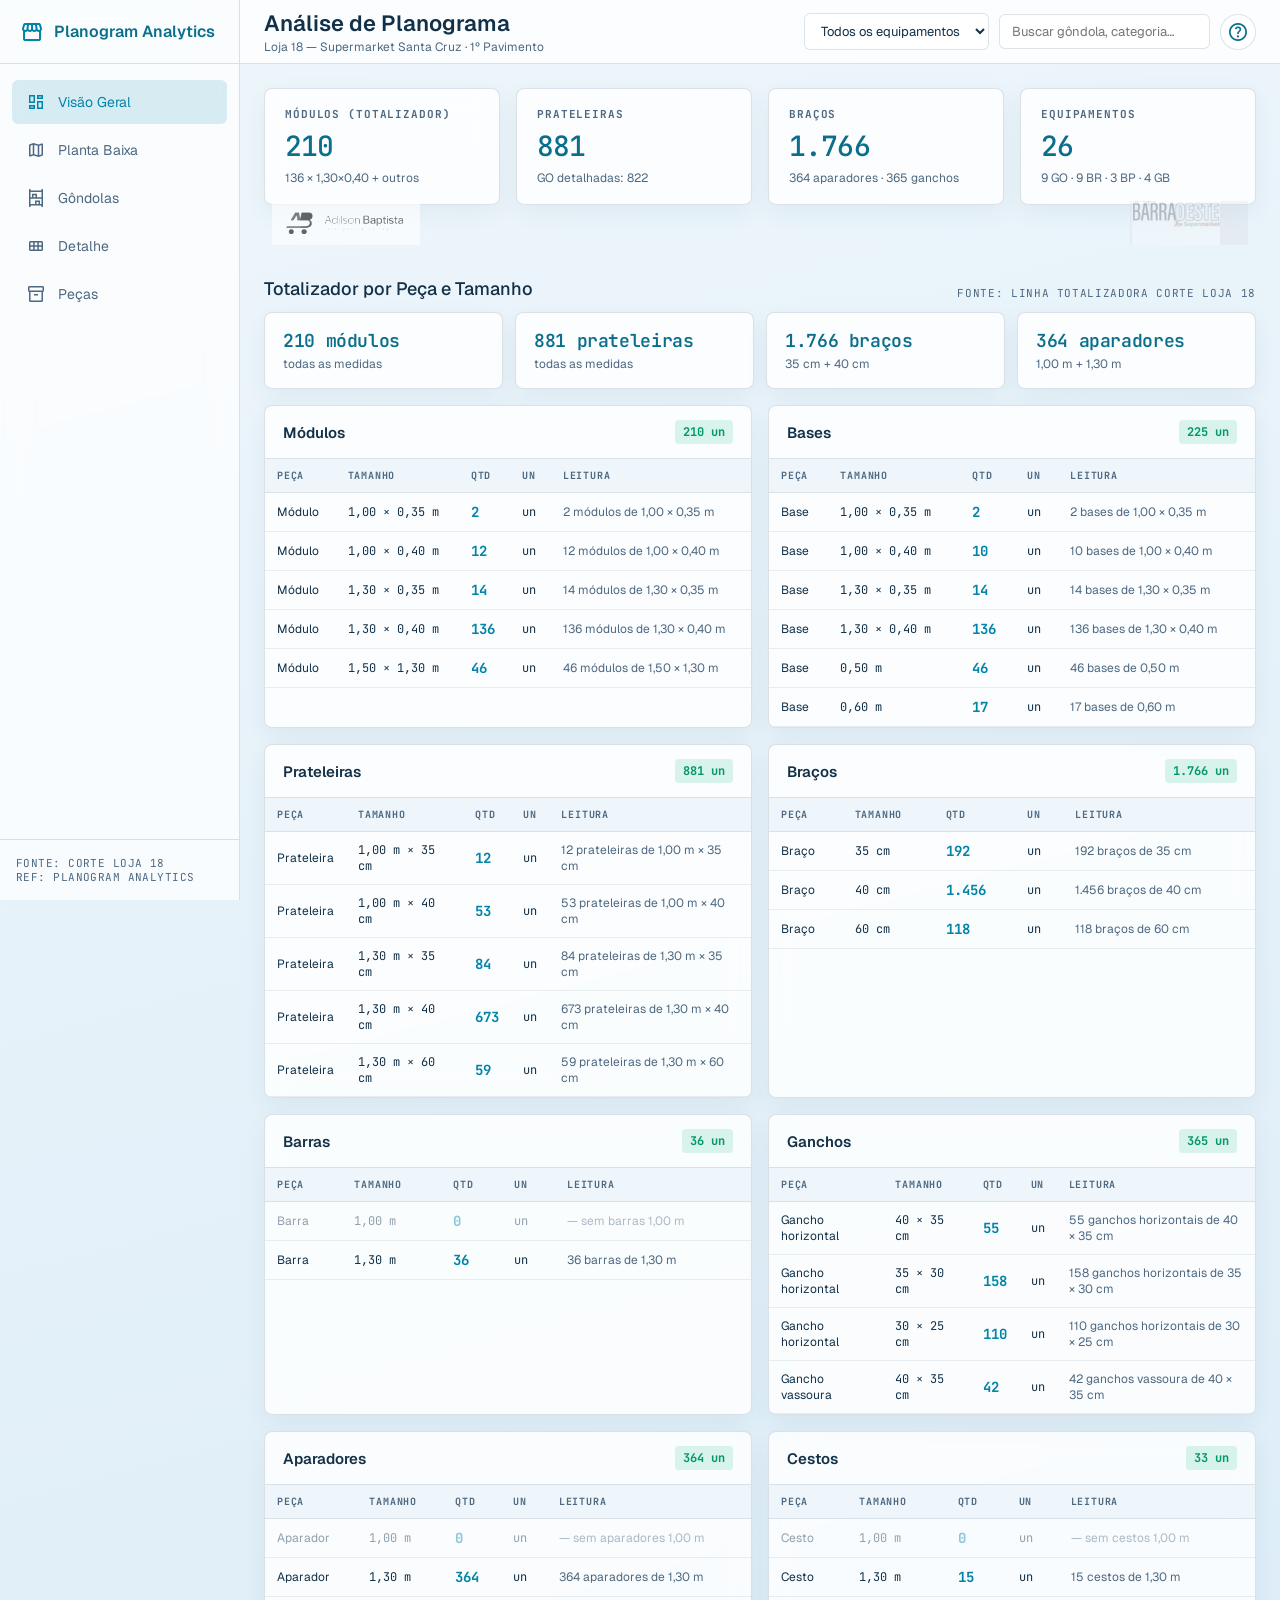
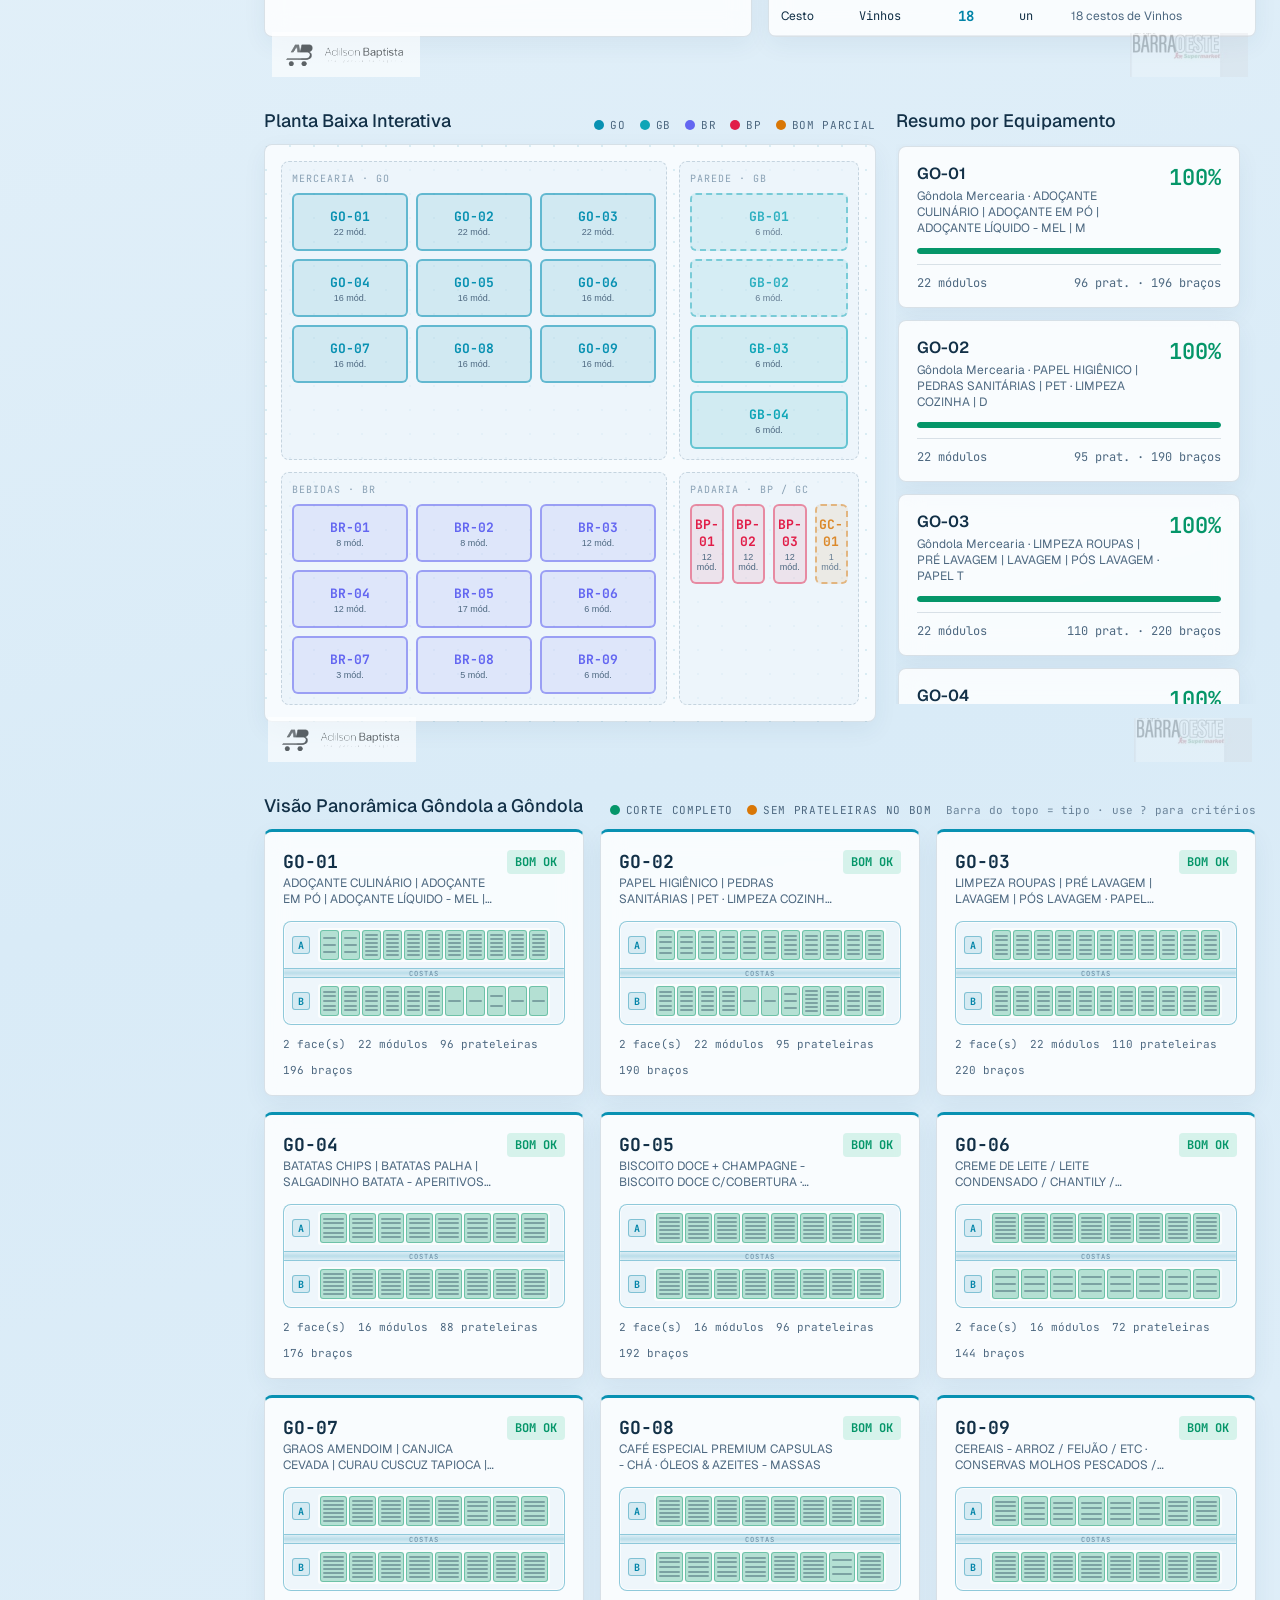
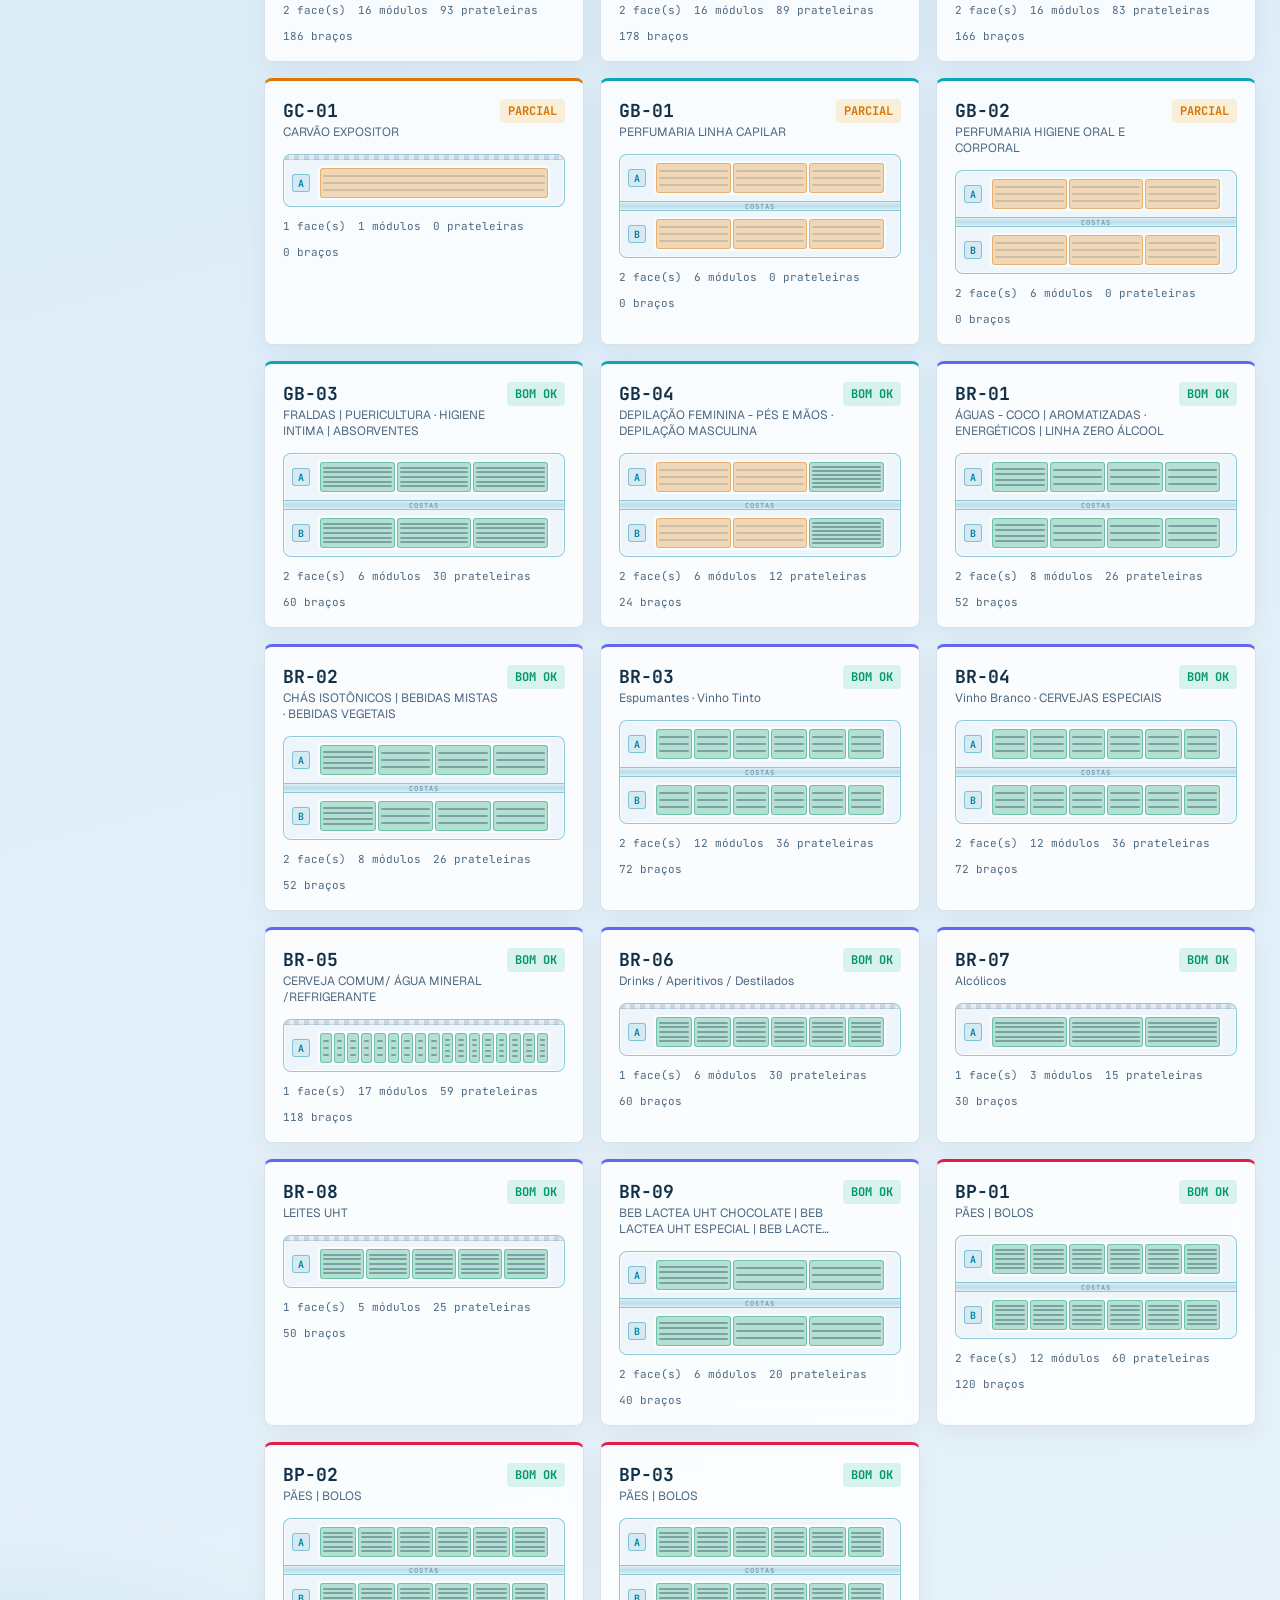
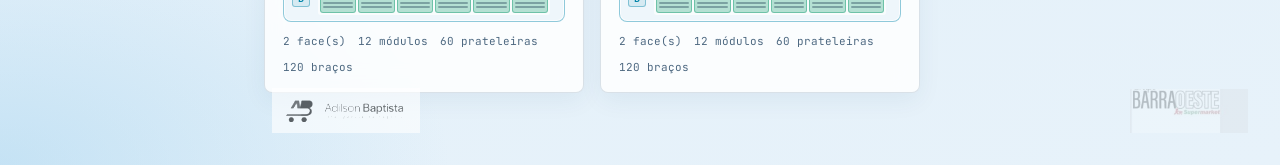
==== planograma/index.html @ 4fbdc97d "fix: corrige sobreposição na capa e Entrada para análise Repos aponta direto para a tela de análise;" ====
<!DOCTYPE html>
<html lang="pt-BR">
<head>
  <meta charset="utf-8" />
  <meta name="viewport" content="width=device-width, initial-scale=1" />
  <title>Planograma Loja 18 — Santa Cruz</title>
  <link rel="preconnect" href="https://fonts.googleapis.com" />
  <link rel="preconnect" href="https://fonts.gstatic.com" crossorigin />
  <link href="https://fonts.googleapis.com/css2?family=Geist:wght@400;500;600;700&family=JetBrains+Mono:wght@400;500;700&display=swap" rel="stylesheet" />
  <link href="https://fonts.googleapis.com/css2?family=Material+Symbols+Outlined:wght,FILL@100..700,0..1&display=swap" rel="stylesheet" />
  <link rel="stylesheet" href="styles.css" />
</head>
<body>
  <aside class="sidebar">
    <div class="brand">
      <span class="material-symbols-outlined">storefront</span>
      <span>Planogram Analytics</span>
    </div>
    <nav class="nav">
      <button class="active" data-nav="resumo"><span class="material-symbols-outlined">dashboard</span> Visão Geral</button>
      <button data-nav="planta"><span class="material-symbols-outlined">map</span> Planta Baixa</button>
      <button data-nav="gondolas"><span class="material-symbols-outlined">shelves</span> Gôndolas</button>
      <button data-nav="detalhe"><span class="material-symbols-outlined">view_module</span> Detalhe</button>
      <button data-nav="pecas"><span class="material-symbols-outlined">inventory_2</span> Peças</button>
    </nav>
    <div class="sidebar-foot">
      FONTE: CORTE LOJA 18<br />
      REF: PLANOGRAM ANALYTICS
    </div>
  </aside>

  <div class="main">
    <header class="topbar">
      <div>
        <h1>Análise de Planograma</h1>
        <div id="storeLabel" style="font-size:12px;color:var(--on-variant);margin-top:2px"></div>
      </div>
      <div class="filters">
        <select id="filterTipo" aria-label="Filtrar tipo">
          <option value="ALL">Todos os equipamentos</option>
          <option value="GO">GO — Mercearia</option>
          <option value="GB">GB — Perfumaria</option>
          <option value="BR">BR — Bebidas</option>
          <option value="BP">BP — Pães</option>
          <option value="GC">GC — Expositor</option>
        </select>
        <input id="search" type="search" placeholder="Buscar gôndola, categoria…" />
        <button type="button" class="btn-help" id="btnHelp" title="Critérios de leitura" aria-label="Abrir critérios de leitura" aria-haspopup="dialog" aria-controls="helpModal">
          <span class="material-symbols-outlined" aria-hidden="true">help</span>
        </button>
      </div>
    </header>

    <div class="content">
      <section id="section-kpis" class="view-panel">
        <div class="kpi-row" id="kpis"></div>
        <img class="view-logo view-logo-abb" src="assets/logo-abb.jpeg" alt="" />
        <img class="view-logo view-logo-bo" src="assets/logo-barraoeste.png" alt="" />
      </section>

      <section id="section-pecas" class="view-panel">
        <div class="section-title">
          <h2>Totalizador por Peça e Tamanho</h2>
          <div class="legend">
            <span>Fonte: linha totalizadora Corte Loja 18</span>
          </div>
        </div>
        <div class="pecas-board" id="pecasBoard"></div>
        <img class="view-logo view-logo-abb" src="assets/logo-abb.jpeg" alt="" />
        <img class="view-logo view-logo-bo" src="assets/logo-barraoeste.png" alt="" />
      </section>

      <section id="section-planta" class="board view-panel">
        <div>
          <div class="section-title">
            <h2>Planta Baixa Interativa</h2>
            <div class="legend">
              <span><i class="dot go"></i> GO</span>
              <span><i class="dot gb"></i> GB</span>
              <span><i class="dot br"></i> BR</span>
              <span><i class="dot bp"></i> BP</span>
              <span><i class="dot warn"></i> BOM parcial</span>
            </div>
          </div>
          <div class="floor-map glass" id="floorMap"></div>
        </div>
        <div>
          <div class="section-title">
            <h2>Resumo por Equipamento</h2>
          </div>
          <div class="cat-list" id="catList"></div>
        </div>
        <img class="view-logo view-logo-abb" src="assets/logo-abb.jpeg" alt="" />
        <img class="view-logo view-logo-bo" src="assets/logo-barraoeste.png" alt="" />
      </section>

      <section id="section-gondolas" class="view-panel">
        <div class="section-title">
          <h2>Visão Panorâmica Gôndola a Gôndola</h2>
          <div class="legend">
            <span><i class="dot ok"></i> Corte completo</span>
            <span><i class="dot warn"></i> Sem prateleiras no BOM</span>
            <span class="legend-hint">Barra do topo = tipo · use ? para critérios</span>
          </div>
        </div>
        <div class="gondola-grid" id="gondolaGrid"></div>
        <img class="view-logo view-logo-abb" src="assets/logo-abb.jpeg" alt="" />
        <img class="view-logo view-logo-bo" src="assets/logo-barraoeste.png" alt="" />
      </section>

      <section class="detail view-panel" id="detail">
        <div class="section-title">
          <h2>Detalhe do Equipamento</h2>
          <div class="legend">
            <span>Face A/B · módulos · prateleiras · braços</span>
          </div>
        </div>
        <div id="detailBody"></div>
        <img class="view-logo view-logo-abb" src="assets/logo-abb.jpeg" alt="" />
        <img class="view-logo view-logo-bo" src="assets/logo-barraoeste.png" alt="" />
      </section>
    </div>
  </div>

  <div class="help-overlay" id="helpModal" hidden role="dialog" aria-modal="true" aria-labelledby="helpTitle">
    <div class="help-panel glass">
      <header class="help-head">
        <div>
          <h2 id="helpTitle">Critérios de leitura</h2>
          <p>Como interpretar barras, badges e o desenho das gôndolas</p>
        </div>
        <button type="button" class="btn" id="btnCloseHelp" aria-label="Fechar">
          <span class="material-symbols-outlined" style="font-size:18px">close</span>
        </button>
      </header>

      <div class="help-body">
        <section class="help-block">
          <h3>1. Barra colorida no topo do card</h3>
          <p>Indica o <strong>tipo de equipamento</strong>, não o status BOM. BR e BP podem ambos estar “PARCIAL” e ter cores diferentes.</p>
          <div class="help-swatches">
            <div class="help-swatch"><i class="sw go"></i><span>GO · Mercearia</span></div>
            <div class="help-swatch"><i class="sw br"></i><span>BR · Bebidas</span></div>
            <div class="help-swatch"><i class="sw bp"></i><span>BP · Padaria</span></div>
            <div class="help-swatch"><i class="sw gb"></i><span>GB · Parede</span></div>
            <div class="help-swatch"><i class="sw gc"></i><span>GC · Expositor</span></div>
          </div>
        </section>

        <section class="help-block">
          <h3>2. Badge de status (canto superior direito)</h3>
          <p>Reflete o <strong>preenchimento do BOM</strong> no Excel (módulos × hardware de prateleira).</p>
          <table class="help-table">
            <thead>
              <tr><th>Badge</th><th>Significado</th><th>Quando aparece</th></tr>
            </thead>
            <tbody>
              <tr>
                <td><span class="badge ok">BOM OK</span></td>
                <td>Corte completo</td>
                <td>Módulos com quantidade de prateleiras / braços informada</td>
              </tr>
              <tr>
                <td><span class="badge warn">PARCIAL</span></td>
                <td>BOM incompleto</td>
                <td>Há módulos e categorias, mas <em>0 prateleiras</em> no detalhe (comum em BR/BP)</td>
              </tr>
              <tr>
                <td><span class="badge alert">VAZIO</span></td>
                <td>Sem preenchimento útil</td>
                <td>Equipamento sem dados de corte utilizáveis</td>
              </tr>
            </tbody>
          </table>
        </section>

        <section class="help-block">
          <h3>3. Blocos laranja / verdes no desenho</h3>
          <p>Cada retângulo vertical é um <strong>módulo</strong> da face. A cor do bloco é o status daquele módulo:</p>
          <div class="help-mod-row">
            <div class="help-mod-sample">
              <div class="mod-cell ok"><div class="mod-shelves"><i></i><i></i><i></i><i></i></div></div>
              <span><strong>Verde</strong> — tem prateleiras no Excel (≥ 1)</span>
            </div>
            <div class="help-mod-sample">
              <div class="mod-cell warn"><div class="mod-shelves empty-shelves"><i></i><i></i><i></i></div></div>
              <span><strong>Laranja</strong> — módulo declarado, mas 0 prateleiras (ou sintético)</span>
            </div>
            <div class="help-mod-sample">
              <div class="mod-cell empty"></div>
              <span><strong>Vazio</strong> — sem módulo / placeholder</span>
            </div>
          </div>
          <p class="help-note">As linhas horizontais dentro do bloco verde representam prateleiras reais (até 6 desenhadas). No bloco laranja, as 3 linhas claras são só <strong>placeholder visual</strong> — não contam como prateleiras. Por isso o rodapé pode mostrar “0 prateleiras” mesmo com linhas no desenho.</p>
        </section>

        <section class="help-block">
          <h3>4. Por que uns cards têm muitos blocos finos?</h3>
          <p>A largura do card é fixa: quanto mais módulos na face, mais estreitos ficam os retângulos. Ex.: BR-05 com ~17 módulos parece “denso”; BR-07 com poucos módulos parece “largo”. Isso não muda o status — só a quantidade de módulos.</p>
        </section>

        <section class="help-block">
          <h3>5. Totais oficiais vs. detalhe por gôndola</h3>
          <ul>
            <li><strong>KPI / Peças</strong> — totalizador da planilha (ex.: 822 prateleiras da loja).</li>
            <li><strong>Card da gôndola</strong> — soma só do que veio no corte daquele endereço (GO costuma ter prat.; BR/BP frequentemente 0).</li>
            <li>Pendência típica: completar BOM de BR/BP para o detalhe bater com o totalizador.</li>
          </ul>
        </section>

        <section class="help-block help-resumo">
          <h3>Resumo rápido</h3>
          <table class="help-table">
            <thead>
              <tr><th>Elemento</th><th>Significa</th><th>Não significa</th></tr>
            </thead>
            <tbody>
              <tr>
                <td>Barra azul / vermelha no topo</td>
                <td>Tipo (BR / BP / …)</td>
                <td>Gravidade do status</td>
              </tr>
              <tr>
                <td>Badge PARCIAL</td>
                <td>Falta hardware de prateleira no Excel</td>
                <td>Erro de cor da barra</td>
              </tr>
              <tr>
                <td>Módulo laranja + linhas claras</td>
                <td>Módulo existe; prat. = 0</td>
                <td>Que há 3 prateleiras</td>
              </tr>
              <tr>
                <td>Muitos blocos finos</td>
                <td>Muitos módulos na face</td>
                <td>Mais prateleiras</td>
              </tr>
            </tbody>
          </table>
        </section>
      </div>
    </div>
  </div>

  <script src="data.js"></script>
  <script src="app.js"></script>
</body>
</html>
---- planograma/styles.css ----
:root {
  --bg: #e7f2fa;
  --surface: #f3f8fc;
  --surface-low: #eaf3f9;
  --surface-container: #ffffff;
  --surface-high: #d9e8f4;
  --surface-highest: #c9dced;
  --on-surface: #123047;
  --on-variant: #4d6880;
  --outline: rgba(18, 60, 95, 0.14);
  --primary: #0b6f8c;
  --primary-bright: #0284a8;
  --primary-dim: #0e7490;
  --heatmap-green: #059669;
  --heatmap-yellow: #d97706;
  --heatmap-red: #dc2626;
  --go: #0891b2;
  --br: #6366f1;
  --bp: #e11d48;
  --gb: #0ea5b7;
  --gc: #d97706;
  --radius: 8px;
  --font: "Geist", "Segoe UI", sans-serif;
  --mono: "JetBrains Mono", "Consolas", monospace;
}

* { box-sizing: border-box; }
html, body { margin: 0; min-height: 100%; }
body {
  font-family: var(--font);
  background:
    radial-gradient(1200px 600px at 90% -10%, rgba(125, 198, 232, 0.45), transparent 55%),
    radial-gradient(900px 500px at 0% 100%, rgba(170, 214, 240, 0.55), transparent 50%),
    linear-gradient(165deg, #eef6fb 0%, #d9ebf7 48%, #e7f2fa 100%);
  color: var(--on-surface);
  display: flex;
  min-height: 100vh;
}

/* Sidebar */
.sidebar {
  width: 240px;
  flex-shrink: 0;
  background: rgba(255, 255, 255, 0.72);
  border-right: 1px solid var(--outline);
  display: flex;
  flex-direction: column;
  position: sticky;
  top: 0;
  height: 100vh;
  backdrop-filter: blur(14px);
}
.brand {
  height: 64px;
  display: flex;
  align-items: center;
  gap: 10px;
  padding: 0 20px;
  border-bottom: 1px solid var(--outline);
  font-weight: 600;
  color: var(--primary);
}
.brand .material-symbols-outlined { color: var(--primary-bright); }
.nav { padding: 16px 12px; display: flex; flex-direction: column; gap: 4px; flex: 1; }
.nav button {
  all: unset;
  display: flex;
  align-items: center;
  gap: 12px;
  padding: 12px 14px;
  border-radius: 6px;
  color: var(--on-variant);
  cursor: pointer;
  font-size: 14px;
}
.nav button:hover { background: rgba(2, 132, 168, 0.08); color: var(--on-surface); }
.nav button.active {
  background: rgba(2, 132, 168, 0.14);
  color: var(--primary-bright);
}
.nav button .material-symbols-outlined { font-size: 20px; }
.sidebar-foot {
  padding: 16px;
  border-top: 1px solid var(--outline);
  font-size: 11px;
  color: var(--on-variant);
  font-family: var(--mono);
  letter-spacing: 0.04em;
}

/* Main */
.main { flex: 1; min-width: 0; display: flex; flex-direction: column; }
.topbar {
  height: 64px;
  display: flex;
  align-items: center;
  justify-content: space-between;
  padding: 0 24px;
  border-bottom: 1px solid var(--outline);
  background: rgba(255, 255, 255, 0.78);
  backdrop-filter: blur(12px);
  position: sticky;
  top: 0;
  z-index: 20;
}
.topbar h1 { margin: 0; font-size: 22px; font-weight: 600; }
.filters { display: flex; gap: 10px; align-items: center; flex-wrap: wrap; }
.filters select, .filters input {
  background: #ffffff;
  border: 1px solid var(--outline);
  color: var(--on-surface);
  border-radius: 6px;
  padding: 8px 12px;
  font-size: 13px;
  font-family: var(--font);
}
.filters input { min-width: 200px; }

.content { padding: 24px; display: flex; flex-direction: column; gap: 24px; max-width: 1600px; width: 100%; margin: 0 auto; }

/* Marcas discretas em cada view */
.view-panel {
  position: relative;
  padding-bottom: 48px;
}
.view-logo {
  position: absolute;
  bottom: 8px;
  height: auto;
  pointer-events: none;
  user-select: none;
}
.view-logo-abb {
  left: 8px;
  width: 148px;
  opacity: 0.62;
  /* LogoABB.jpeg → cinza médio, mais contraste */
  filter: grayscale(1) contrast(1.25) brightness(1.15);
}
.view-logo-bo {
  right: 8px;
  width: 118px;
  opacity: 0.22;
  filter: saturate(0.9);
}
.board.view-panel > .view-logo-abb { left: 4px; }
.board.view-panel > .view-logo-bo { right: 4px; }

/* Glass */
.glass {
  background: rgba(255, 255, 255, 0.82);
  backdrop-filter: blur(12px);
  border: 1px solid var(--outline);
  border-radius: var(--radius);
  box-shadow: 0 8px 24px rgba(18, 60, 95, 0.06);
}

/* KPIs */
.kpi-row { display: grid; grid-template-columns: repeat(4, 1fr); gap: 16px; }
.kpi {
  padding: 18px 20px;
  display: flex;
  flex-direction: column;
  gap: 6px;
}
.kpi .label {
  font-family: var(--mono);
  font-size: 11px;
  letter-spacing: 0.08em;
  text-transform: uppercase;
  color: var(--on-variant);
  font-weight: 700;
}
.kpi .value {
  font-family: var(--mono);
  font-size: 28px;
  font-weight: 500;
  letter-spacing: -0.03em;
  color: var(--primary);
}
.kpi .hint { font-size: 12px; color: var(--on-variant); }

/* Layout grid */
.board {
  display: grid;
  grid-template-columns: 1.7fr 1fr;
  gap: 20px;
  align-items: start;
}
.board > div {
  min-width: 0;
  display: flex;
  flex-direction: column;
  min-height: 0;
}
.section-title {
  display: flex;
  justify-content: space-between;
  align-items: flex-end;
  margin-bottom: 12px;
  gap: 12px;
  flex-shrink: 0;
}
.section-title h2 { margin: 0; font-size: 18px; font-weight: 500; }
.legend { display: flex; gap: 14px; flex-wrap: wrap; font-size: 11px; font-family: var(--mono); letter-spacing: 0.06em; text-transform: uppercase; color: var(--on-variant); }
.legend span { display: flex; align-items: center; gap: 6px; }
.legend-hint { opacity: 0.8; letter-spacing: 0.02em; text-transform: none; }
.dot { width: 10px; height: 10px; border-radius: 999px; }
.dot.go { background: var(--go); }
.dot.br { background: var(--br); }
.dot.bp { background: var(--bp); }
.dot.gb { background: var(--gb); }
.dot.ok { background: var(--heatmap-green); }
.dot.warn { background: var(--heatmap-yellow); }
.dot.alert { background: var(--heatmap-red); }

/* Floor map — zonas em grid (sem overlap) */
.floor-map {
  display: grid;
  grid-template-columns: 1fr 180px;
  grid-template-areas:
    "go gb"
    "br bp";
  gap: 12px;
  min-height: 560px;
  height: auto;
  overflow: visible;
  padding: 16px;
  background:
    radial-gradient(circle at 1px 1px, rgba(2, 132, 168, 0.12) 1px, transparent 0) 0 0 / 24px 24px,
    #f7fbfe;
}
.floor-zone {
  border: 1px dashed rgba(18, 60, 95, 0.18);
  border-radius: 8px;
  padding: 10px;
  display: flex;
  flex-direction: column;
  gap: 8px;
  min-height: 0;
  background: rgba(232, 243, 250, 0.7);
}
.floor-zone.zone-go { grid-area: go; }
.floor-zone.zone-gb { grid-area: gb; }
.floor-zone.zone-br { grid-area: br; }
.floor-zone.zone-bp { grid-area: bp; }
.floor-zone-title {
  font-family: var(--mono);
  font-size: 10px;
  letter-spacing: 0.1em;
  text-transform: uppercase;
  color: rgba(18, 60, 95, 0.45);
}
.floor-zone-grid {
  display: grid;
  grid-template-columns: repeat(var(--cols, 3), minmax(0, 1fr));
  gap: 8px;
  align-content: start;
}
.zone-gb .floor-zone-grid { grid-template-columns: 1fr; }
.gondola-chip {
  position: relative;
  border-radius: 6px;
  border: 2px solid;
  display: flex;
  flex-direction: column;
  align-items: center;
  justify-content: center;
  cursor: pointer;
  transition: background 0.15s, border-color 0.15s, transform 0.15s;
  padding: 10px 6px;
  text-align: center;
  min-height: 58px;
  width: 100%;
}
.gondola-chip:hover { transform: translateY(-2px); z-index: 5; }
.gondola-chip.active { outline: 2px solid var(--primary-bright); outline-offset: 2px; }
.gondola-chip .gid {
  font-family: var(--mono);
  font-weight: 700;
  font-size: 13px;
}
.gondola-chip .gmeta { font-size: 9px; color: var(--on-variant); margin-top: 2px; }
.gondola-chip.tipo-GO { border-color: rgba(8,145,178,0.55); background: rgba(8,145,178,0.12); color: var(--go); }
.gondola-chip.tipo-BR { border-color: rgba(99,102,241,0.55); background: rgba(99,102,241,0.1); color: var(--br); }
.gondola-chip.tipo-BP { border-color: rgba(225,29,72,0.45); background: rgba(225,29,72,0.08); color: var(--bp); }
.gondola-chip.tipo-GB { border-color: rgba(14,165,183,0.55); background: rgba(14,165,183,0.12); color: var(--gb); }
.gondola-chip.tipo-GC { border-color: rgba(217,119,6,0.55); background: rgba(217,119,6,0.1); color: var(--gc); }
.gondola-chip.parcial { border-style: dashed; opacity: 0.85; }

/* Category list */
.cat-list {
  display: flex;
  flex-direction: column;
  gap: 12px;
  max-height: 560px;
  overflow-y: auto;
  overflow-x: hidden;
  padding: 2px 8px 16px 2px;
  scrollbar-gutter: stable;
}
.cat-card { padding: 16px 18px; cursor: pointer; transition: border-color 0.15s; }
.cat-card:hover { border-color: rgba(2, 132, 168, 0.35); }
.cat-card.active { border-color: var(--primary-bright); }
.cat-card .top { display: flex; justify-content: space-between; gap: 10px; }
.cat-card h3 { margin: 0; font-size: 16px; font-weight: 600; }
.cat-card .sub { font-size: 12px; color: var(--on-variant); margin-top: 4px; }
.cat-card .score {
  font-family: var(--mono);
  font-size: 22px;
  font-weight: 600;
}
.bar { height: 6px; background: var(--surface-high); border-radius: 999px; margin-top: 12px; overflow: hidden; }
.bar > i { display: block; height: 100%; border-radius: 999px; }
.cat-card .foot {
  display: flex;
  justify-content: space-between;
  margin-top: 10px;
  padding-top: 10px;
  border-top: 1px solid var(--outline);
  font-size: 12px;
  color: var(--on-variant);
  font-family: var(--mono);
}

/* Gondola grid */
.gondola-grid {
  display: grid;
  grid-template-columns: repeat(auto-fill, minmax(280px, 1fr));
  gap: 16px;
}
.gondola-card {
  padding: 18px;
  cursor: pointer;
  transition: transform 0.15s, border-color 0.15s;
  border-top: 3px solid transparent;
}
.gondola-card:hover { transform: translateY(-3px); }
.gondola-card.tipo-GO { border-top-color: var(--go); }
.gondola-card.tipo-BR { border-top-color: var(--br); }
.gondola-card.tipo-BP { border-top-color: var(--bp); }
.gondola-card.tipo-GB { border-top-color: var(--gb); }
.gondola-card.tipo-GC { border-top-color: var(--gc); }
.gondola-card.active { border-color: var(--primary-bright); }
.gondola-card .head { display: flex; justify-content: space-between; align-items: flex-start; margin-bottom: 14px; gap: 8px; }
.gondola-card .head .title { font-family: var(--mono); font-size: 18px; font-weight: 700; }
.gondola-card .head .sub { font-size: 12px; color: var(--on-variant); margin-top: 2px; display: -webkit-box; -webkit-line-clamp: 2; -webkit-box-orient: vertical; overflow: hidden; }
.badge {
  font-family: var(--mono);
  font-size: 12px;
  font-weight: 700;
  padding: 4px 8px;
  border-radius: 4px;
  white-space:nowrap;
}
.badge.ok { background: rgba(16,185,129,0.15); color: var(--heatmap-green); }
.badge.warn { background: rgba(245,158,11,0.15); color: var(--heatmap-yellow); }
.badge.alert { background: rgba(239,68,68,0.15); color: var(--heatmap-red); }

/* Uma gôndola = um corpo; faces A/B são lados da mesma unidade */
.gondola-unit {
  background: transparent;
  padding: 0;
}
.gondola-caption {
  font-family: var(--mono);
  font-size: 10px;
  letter-spacing: 0.06em;
  text-transform: uppercase;
  color: var(--on-variant);
  margin-bottom: 8px;
}
.gondola-unit.compact .gondola-caption { display: none; }
.gondola-body {
  display: flex;
  flex-direction: column;
  gap: 0;
  border: 1.5px solid rgba(2, 132, 168, 0.4);
  border-radius: 8px;
  overflow: hidden;
  background: #eef6fb;
  box-shadow: inset 0 0 0 1px rgba(255,255,255,0.7);
}
.gondola-wall {
  height: 5px;
  background: repeating-linear-gradient(
    90deg,
    rgba(18, 60, 95, 0.18) 0 5px,
    rgba(18, 60, 95, 0.06) 5px 10px
  );
  border-bottom: 1px solid rgba(18, 60, 95, 0.12);
}
.gondola-face {
  display: grid;
  grid-template-columns: 20px 1fr auto;
  align-items: center;
  gap: 6px;
  padding: 6px 8px;
  background: transparent;
}
.face-tag {
  font-family: var(--mono);
  font-size: 10px;
  font-weight: 700;
  color: var(--primary-bright);
  width: 18px;
  height: 18px;
  display: inline-flex;
  align-items: center;
  justify-content: center;
  border: 1px solid rgba(2,132,168,0.4);
  border-radius: 3px;
  background: rgba(2,132,168,0.1);
}
.face-meta {
  font-family: var(--mono);
  font-size: 9px;
  color: var(--on-variant);
  white-space: nowrap;
  opacity: 0.85;
}
.gondola-unit.compact .face-meta { display: none; }
.face-modules {
  display: flex;
  gap: 2px;
  min-height: 32px;
  padding: 2px;
  border-radius: 3px;
  background: rgba(255,255,255,0.65);
}
.face-modules.strip {
  min-height: 44px;
  padding: 4px;
  border: 1px solid var(--outline);
  background: #f7fbfe;
}
.gondola-spine {
  display: flex;
  align-items: center;
  justify-content: center;
  height: 10px;
  background: linear-gradient(
    180deg,
    rgba(2,132,168,0.08),
    rgba(2,132,168,0.22),
    rgba(2,132,168,0.08)
  );
  border-top: 1px solid rgba(2,132,168,0.35);
  border-bottom: 1px solid rgba(2,132,168,0.35);
}
.gondola-spine span {
  font-family: var(--mono);
  font-size: 7px;
  letter-spacing: 0.16em;
  text-transform: uppercase;
  color: rgba(18, 60, 95, 0.55);
  line-height: 1;
}
.mod-cell {
  flex: 1;
  min-width: 0;
  border-radius: 3px;
  border: 1px solid transparent;
  min-height: 30px;
  cursor: pointer;
  transition: filter 0.12s;
  display: flex;
  align-items: stretch;
  padding: 3px 2px;
}
.mod-cell:hover { filter: brightness(1.25); }
.mod-cell.ok { background: rgba(5,150,105,0.28); border-color: rgba(5,150,105,0.4); }
.mod-cell.warn { background: rgba(217,119,6,0.28); border-color: rgba(217,119,6,0.4); }
.mod-cell.alert { background: rgba(220,38,38,0.25); border-color: rgba(220,38,38,0.4); }
.mod-cell.empty { background: rgba(18,60,95,0.06); border-color: rgba(18,60,95,0.1); }
.mod-shelves {
  flex: 1;
  display: flex;
  flex-direction: column;
  justify-content: space-evenly;
  gap: 2px;
}
.mod-shelves i {
  display: block;
  height: 2px;
  border-radius: 1px;
  background: rgba(18, 48, 71, 0.35);
}
.mod-shelves.empty-shelves i {
  background: rgba(18, 48, 71, 0.15);
}
.card-stats {
  display: flex;
  gap: 12px;
  margin-top: 12px;
  font-family: var(--mono);
  font-size: 11px;
  color: var(--on-variant);
  flex-wrap: wrap;
}

/* Detail section — sempre acessível pelo menu Detalhe */
.detail {
  display: none;
  flex-direction: column;
  gap: 16px;
  scroll-margin-top: 80px;
}
.detail.open { display: flex; }
.detail-empty {
  padding: 28px 24px;
  text-align: center;
}
.detail-empty h3 {
  margin: 0 0 8px;
  font-size: 18px;
  font-weight: 600;
}
.detail-empty p {
  margin: 0 auto 18px;
  max-width: 420px;
  color: var(--on-variant);
  font-size: 14px;
  line-height: 1.45;
}
.detail-pick-grid {
  display: grid;
  grid-template-columns: repeat(auto-fill, minmax(120px, 1fr));
  gap: 10px;
  text-align: left;
}
.detail-pick {
  all: unset;
  cursor: pointer;
  display: flex;
  flex-direction: column;
  gap: 4px;
  padding: 12px 14px;
  border-radius: 8px;
  border: 1px solid var(--outline);
  background: #ffffff;
  transition: border-color 0.15s, background 0.15s;
}
.detail-pick:hover {
  border-color: rgba(2, 132, 168, 0.45);
  background: rgba(2, 132, 168, 0.08);
}
.detail-pick .pid {
  font-family: var(--mono);
  font-weight: 700;
  font-size: 14px;
  color: var(--primary-bright);
}
.detail-pick .pmeta {
  font-size: 11px;
  color: var(--on-variant);
}
.detail-header {
  display: flex;
  justify-content: space-between;
  align-items: flex-start;
  gap: 16px;
}
.detail-header h2 { margin: 0 0 6px; font-size: 24px; }
.detail-header p { margin: 0; color: var(--on-variant); font-size: 14px; max-width: 720px; }
.detail-actions { display: flex; gap: 8px; }
.btn {
  all: unset;
  cursor: pointer;
  padding: 8px 14px;
  border-radius: 6px;
  font-size: 13px;
  border: 1px solid var(--outline);
  color: var(--on-surface);
  display: inline-flex;
  align-items: center;
  gap: 6px;
}
.btn.primary { background: var(--primary-bright); color: #ffffff; border-color: transparent; font-weight: 600; }
.btn:hover { border-color: rgba(2, 132, 168, 0.45); background: rgba(2, 132, 168, 0.06); }

.detail-unit {
  padding: 16px 18px;
}
.detail-unit > .caption {
  font-family: var(--mono);
  font-size: 10px;
  letter-spacing: 0.08em;
  text-transform: uppercase;
  color: var(--on-variant);
  margin-bottom: 10px;
}
.faces { display: grid; grid-template-columns: repeat(auto-fit, minmax(320px, 1fr)); gap: 16px; }
.face-panel { padding: 18px; }
.face-panel h3 {
  margin: 0 0 4px;
  font-family: var(--mono);
  font-size: 16px;
  color: var(--primary-bright);
}
.face-panel h3 .face-id-muted {
  font-size: 12px;
  font-weight: 500;
  color: var(--on-variant);
  margin-left: 6px;
}
.face-panel .face-cat { font-size: 13px; color: var(--on-variant); margin-bottom: 14px; }
.module-table { width: 100%; border-collapse: collapse; font-size: 12px; }
.module-table th {
  text-align: left;
  font-family: var(--mono);
  font-size: 10px;
  letter-spacing: 0.08em;
  text-transform: uppercase;
  color: var(--on-variant);
  padding: 8px 6px;
  border-bottom: 1px solid var(--outline);
}
.module-table td {
  padding: 8px 6px;
  border-bottom: 1px solid rgba(18, 60, 95, 0.08);
  vertical-align: top;
}
.module-table tr:hover td { background: rgba(2, 132, 168, 0.05); }
.module-table .mono { font-family: var(--mono); }
.pill {
  display: inline-block;
  padding: 2px 8px;
  border-radius: 4px;
  font-size: 11px;
  font-family: var(--mono);
  background: rgba(18, 60, 95, 0.06);
}
.pill.completo { color: var(--heatmap-green); background: rgba(16,185,129,0.12); }
.pill.parcial { color: var(--heatmap-yellow); background: rgba(245,158,11,0.12); }

.viz-face-strip {
  margin-top: 14px;
  background: #f7fbfe;
  border-radius: 6px;
  padding: 12px;
  border: 1px solid var(--outline);
}
.viz-face-strip .caption {
  font-family: var(--mono);
  font-size: 10px;
  letter-spacing: 0.08em;
  text-transform: uppercase;
  color: var(--on-variant);
  margin-bottom: 8px;
}

/* Peças totalizador */
.pecas-resumo {
  display: grid;
  grid-template-columns: repeat(4, 1fr);
  gap: 12px;
  margin-bottom: 16px;
}
.pecas-resumo-card { padding: 16px 18px; }
.pecas-resumo-card .value {
  font-family: var(--mono);
  font-size: 18px;
  font-weight: 600;
  color: var(--primary);
  letter-spacing: -0.02em;
}
.pecas-resumo-card .hint {
  margin-top: 4px;
  font-size: 12px;
  color: var(--on-variant);
}
.pecas-grupos {
  display: grid;
  grid-template-columns: repeat(2, 1fr);
  gap: 16px;
}
.pecas-grupo { padding: 0; overflow: hidden; }
.pecas-grupo header {
  display: flex;
  justify-content: space-between;
  align-items: center;
  padding: 14px 18px;
  border-bottom: 1px solid var(--outline);
}
.pecas-grupo header h3 {
  margin: 0;
  font-size: 15px;
  font-weight: 600;
}
.pecas-table-wrap { overflow: auto; }
.pecas-table {
  width: 100%;
  border-collapse: collapse;
  font-size: 12px;
}
.pecas-table th {
  text-align: left;
  font-family: var(--mono);
  font-size: 10px;
  letter-spacing: 0.08em;
  text-transform: uppercase;
  color: var(--on-variant);
  padding: 10px 12px;
  border-bottom: 1px solid var(--outline);
  background: #eef6fb;
  position: sticky;
  top: 0;
}
.pecas-table td {
  padding: 10px 12px;
  border-bottom: 1px solid rgba(18, 60, 95, 0.08);
  vertical-align: middle;
}
.pecas-table tr:hover td { background: rgba(2, 132, 168, 0.05); }
.pecas-table tr.zero td { opacity: 0.45; }
.pecas-table .mono { font-family: var(--mono); }
.pecas-table .qtd {
  font-size: 14px;
  font-weight: 700;
  color: var(--primary-bright);
}
.pecas-table .frase { color: var(--on-variant); }

@media (max-width: 1100px) {
  .pecas-grupos { grid-template-columns: 1fr; }
  .pecas-resumo { grid-template-columns: repeat(2, 1fr); }
}
@media (max-width: 640px) {
  .pecas-resumo { grid-template-columns: 1fr; }
}

/* Help criteria modal */
.btn-help {
  all: unset;
  box-sizing: border-box;
  width: 36px;
  height: 36px;
  display: inline-flex;
  align-items: center;
  justify-content: center;
  border-radius: 50%;
  border: 1px solid var(--outline);
  background: #ffffff;
  color: var(--primary);
  cursor: pointer;
  flex-shrink: 0;
  transition: background 0.15s, border-color 0.15s, color 0.15s;
}
.btn-help:hover,
.btn-help:focus-visible {
  background: rgba(2, 132, 168, 0.12);
  border-color: rgba(2, 132, 168, 0.45);
  color: var(--primary-bright);
  outline: none;
}
.btn-help .material-symbols-outlined { font-size: 22px; font-variation-settings: "FILL" 0; }

.help-overlay {
  position: fixed;
  inset: 0;
  z-index: 80;
  display: flex;
  align-items: center;
  justify-content: center;
  padding: 24px;
  background: rgba(18, 48, 71, 0.42);
  backdrop-filter: blur(4px);
}
.help-overlay[hidden] { display: none !important; }
.help-panel {
  width: min(720px, 100%);
  max-height: min(88vh, 900px);
  display: flex;
  flex-direction: column;
  padding: 0;
  overflow: hidden;
  box-shadow: 0 18px 48px rgba(18, 48, 71, 0.22);
}
.help-head {
  display: flex;
  align-items: flex-start;
  justify-content: space-between;
  gap: 16px;
  padding: 20px 22px 14px;
  border-bottom: 1px solid var(--outline);
  background: #f7fbfe;
}
.help-head h2 { margin: 0; font-size: 20px; font-weight: 600; }
.help-head p { margin: 4px 0 0; font-size: 13px; color: var(--on-variant); }
.help-body {
  padding: 8px 22px 22px;
  overflow: auto;
  display: flex;
  flex-direction: column;
  gap: 4px;
}
.help-block {
  padding: 14px 0;
  border-bottom: 1px solid rgba(18, 60, 95, 0.08);
}
.help-block:last-child { border-bottom: 0; }
.help-block h3 {
  margin: 0 0 8px;
  font-size: 14px;
  font-weight: 600;
  color: var(--primary);
}
.help-block p,
.help-block li {
  margin: 0 0 8px;
  font-size: 13px;
  line-height: 1.55;
  color: var(--on-surface);
}
.help-block ul {
  margin: 0;
  padding-left: 18px;
}
.help-note {
  margin-top: 10px !important;
  padding: 10px 12px;
  border-radius: 6px;
  background: rgba(217, 119, 6, 0.08);
  border: 1px solid rgba(217, 119, 6, 0.22);
  color: var(--on-surface) !important;
  font-size: 12px !important;
}
.help-swatches {
  display: flex;
  flex-wrap: wrap;
  gap: 10px 16px;
  margin-top: 8px;
}
.help-swatch {
  display: inline-flex;
  align-items: center;
  gap: 8px;
  font-family: var(--mono);
  font-size: 11px;
  color: var(--on-variant);
}
.help-swatch .sw {
  display: inline-block;
  width: 28px;
  height: 4px;
  border-radius: 2px;
}
.help-swatch .sw.go { background: var(--go); }
.help-swatch .sw.br { background: var(--br); }
.help-swatch .sw.bp { background: var(--bp); }
.help-swatch .sw.gb { background: var(--gb); }
.help-swatch .sw.gc { background: var(--gc); }

.help-table {
  width: 100%;
  border-collapse: collapse;
  font-size: 12px;
  margin-top: 6px;
}
.help-table th,
.help-table td {
  text-align: left;
  padding: 8px 10px;
  border-bottom: 1px solid rgba(18, 60, 95, 0.08);
  vertical-align: top;
}
.help-table th {
  font-family: var(--mono);
  font-size: 10px;
  letter-spacing: 0.06em;
  text-transform: uppercase;
  color: var(--on-variant);
  background: #eef6fb;
}
.help-table td:first-child { white-space: nowrap; }

.help-mod-row {
  display: flex;
  flex-direction: column;
  gap: 10px;
  margin: 10px 0;
}
.help-mod-sample {
  display: grid;
  grid-template-columns: 48px 1fr;
  gap: 12px;
  align-items: center;
  font-size: 13px;
}
.help-mod-sample .mod-cell {
  height: 36px;
  min-height: 36px;
  cursor: default;
}
.help-mod-sample .mod-cell:hover { filter: none; }
.help-resumo { background: rgba(2, 132, 168, 0.04); margin: 8px -10px 0; padding: 14px 10px !important; border-radius: 8px; border-bottom: 0 !important; }

body.help-open { overflow: hidden; }

/* Scrollbar */
::-webkit-scrollbar { width: 8px; height: 8px; }
::-webkit-scrollbar-track { background: rgba(18, 60, 95, 0.06); }
::-webkit-scrollbar-thumb { background: rgba(2, 132, 168, 0.28); border-radius: 4px; }

@media (max-width: 1100px) {
  .sidebar { display: none; }
  .board { grid-template-columns: 1fr; }
  .kpi-row { grid-template-columns: repeat(2, 1fr); }
  .floor-map {
    grid-template-columns: 1fr;
    grid-template-areas:
      "go"
      "gb"
      "br"
      "bp";
    min-height: 0;
  }
  .cat-list { max-height: 420px; }
}
@media (max-width: 640px) {
  .kpi-row { grid-template-columns: 1fr; }
  .content { padding: 16px; }
  .topbar { padding: 0 16px; height: auto; min-height: 64px; flex-wrap: wrap; gap: 10px; padding-top: 12px; padding-bottom: 12px; }
}
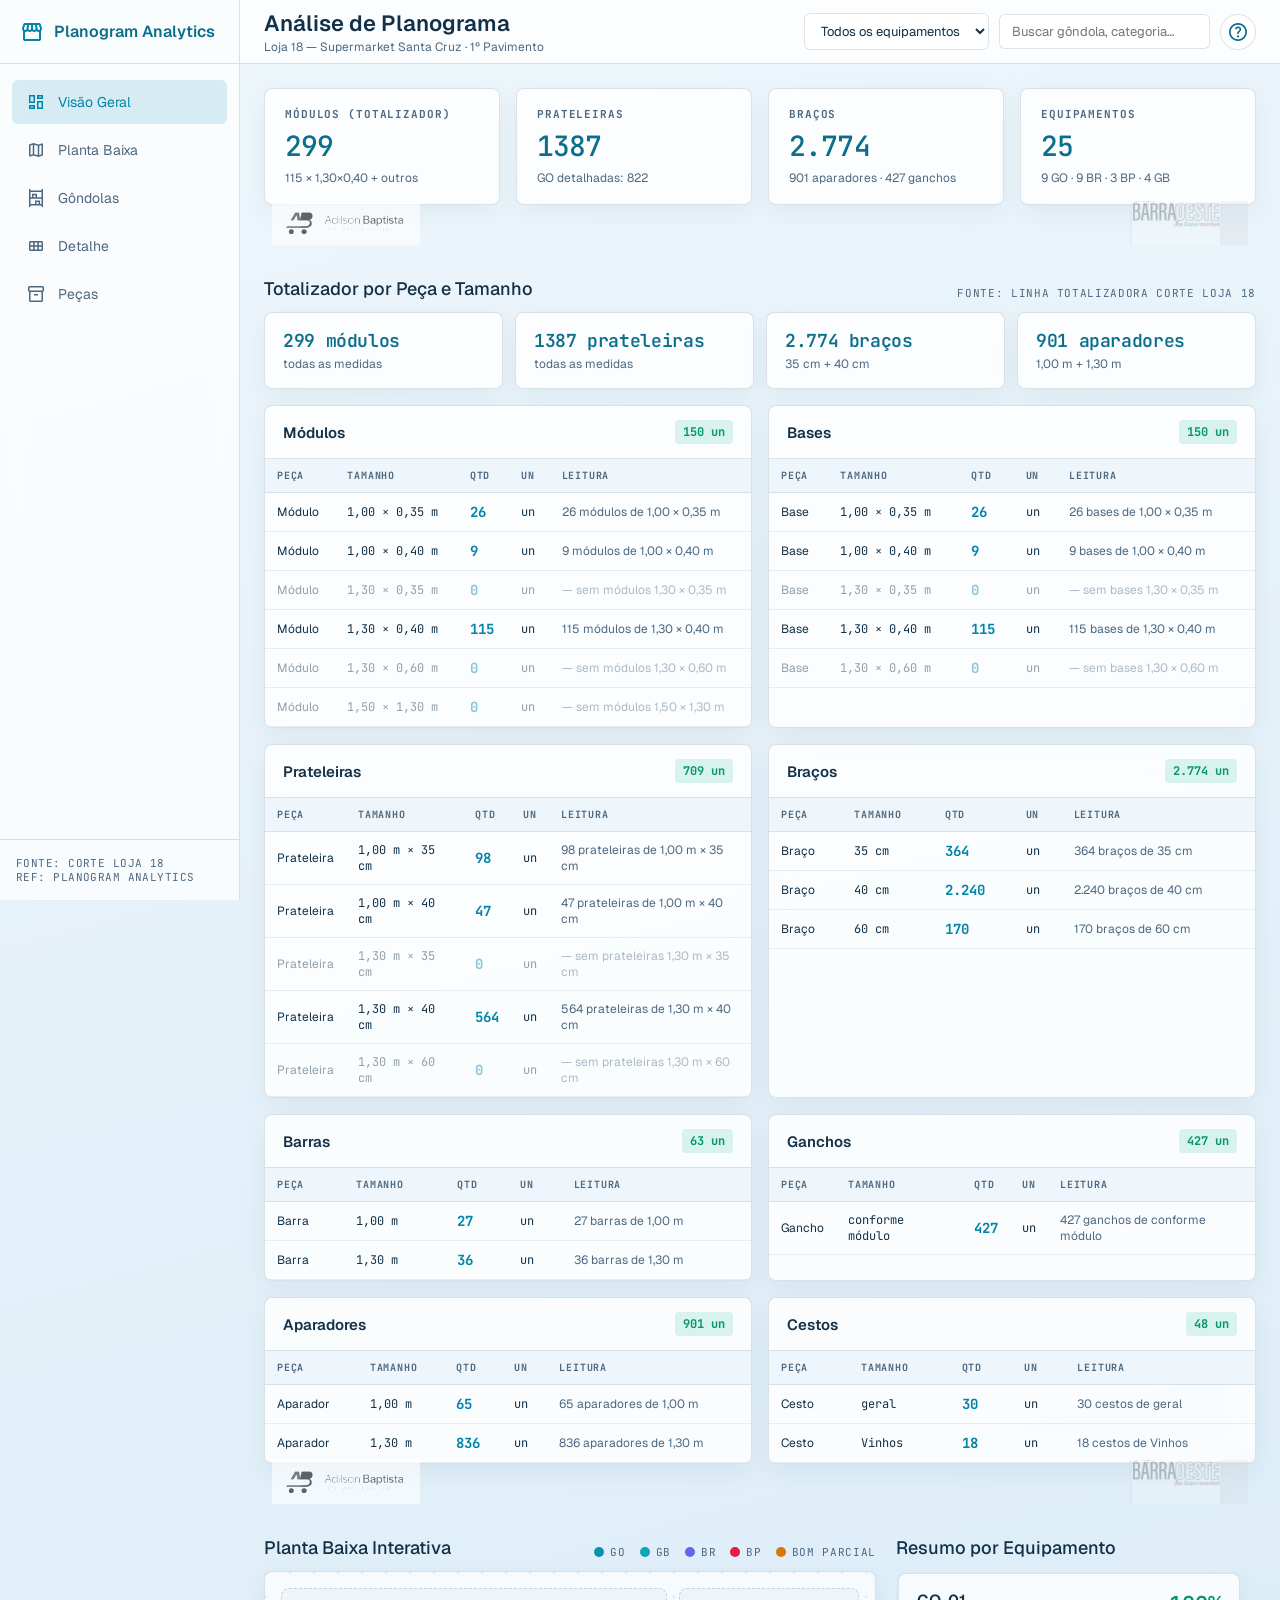
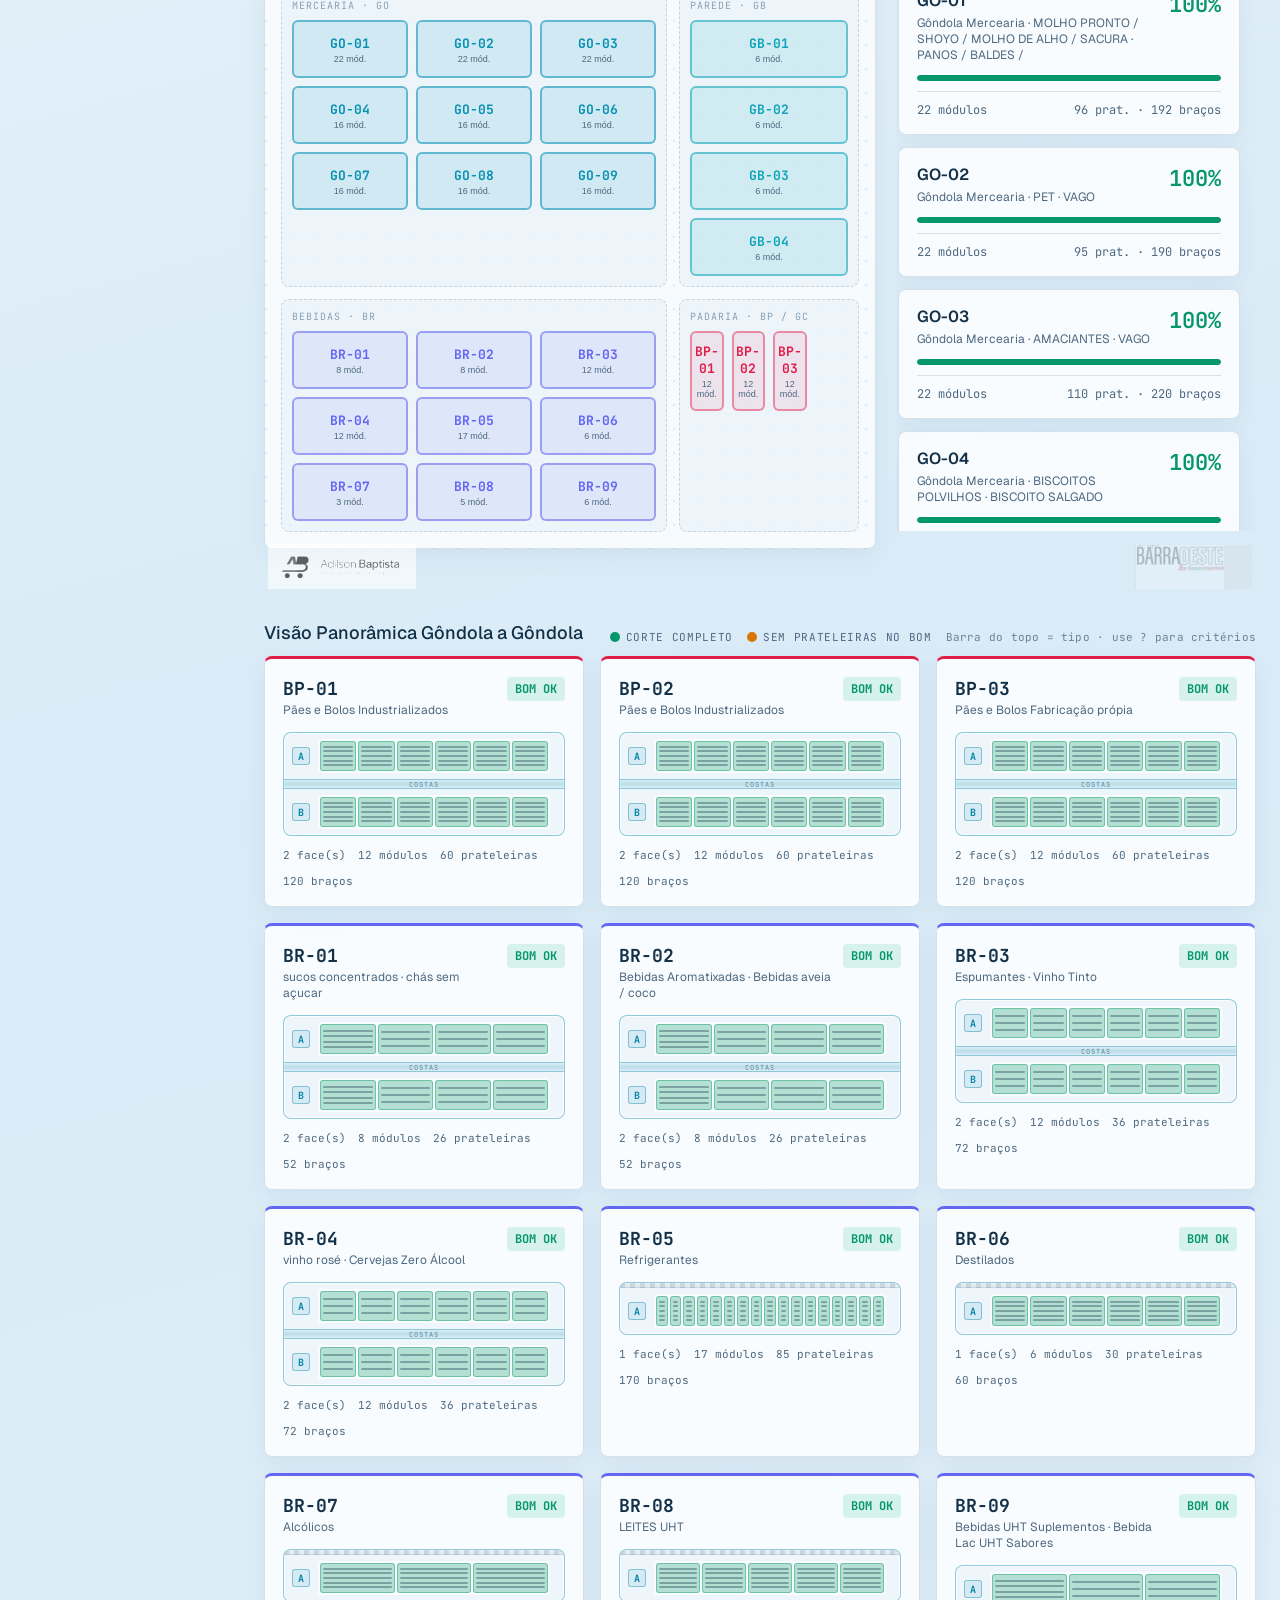
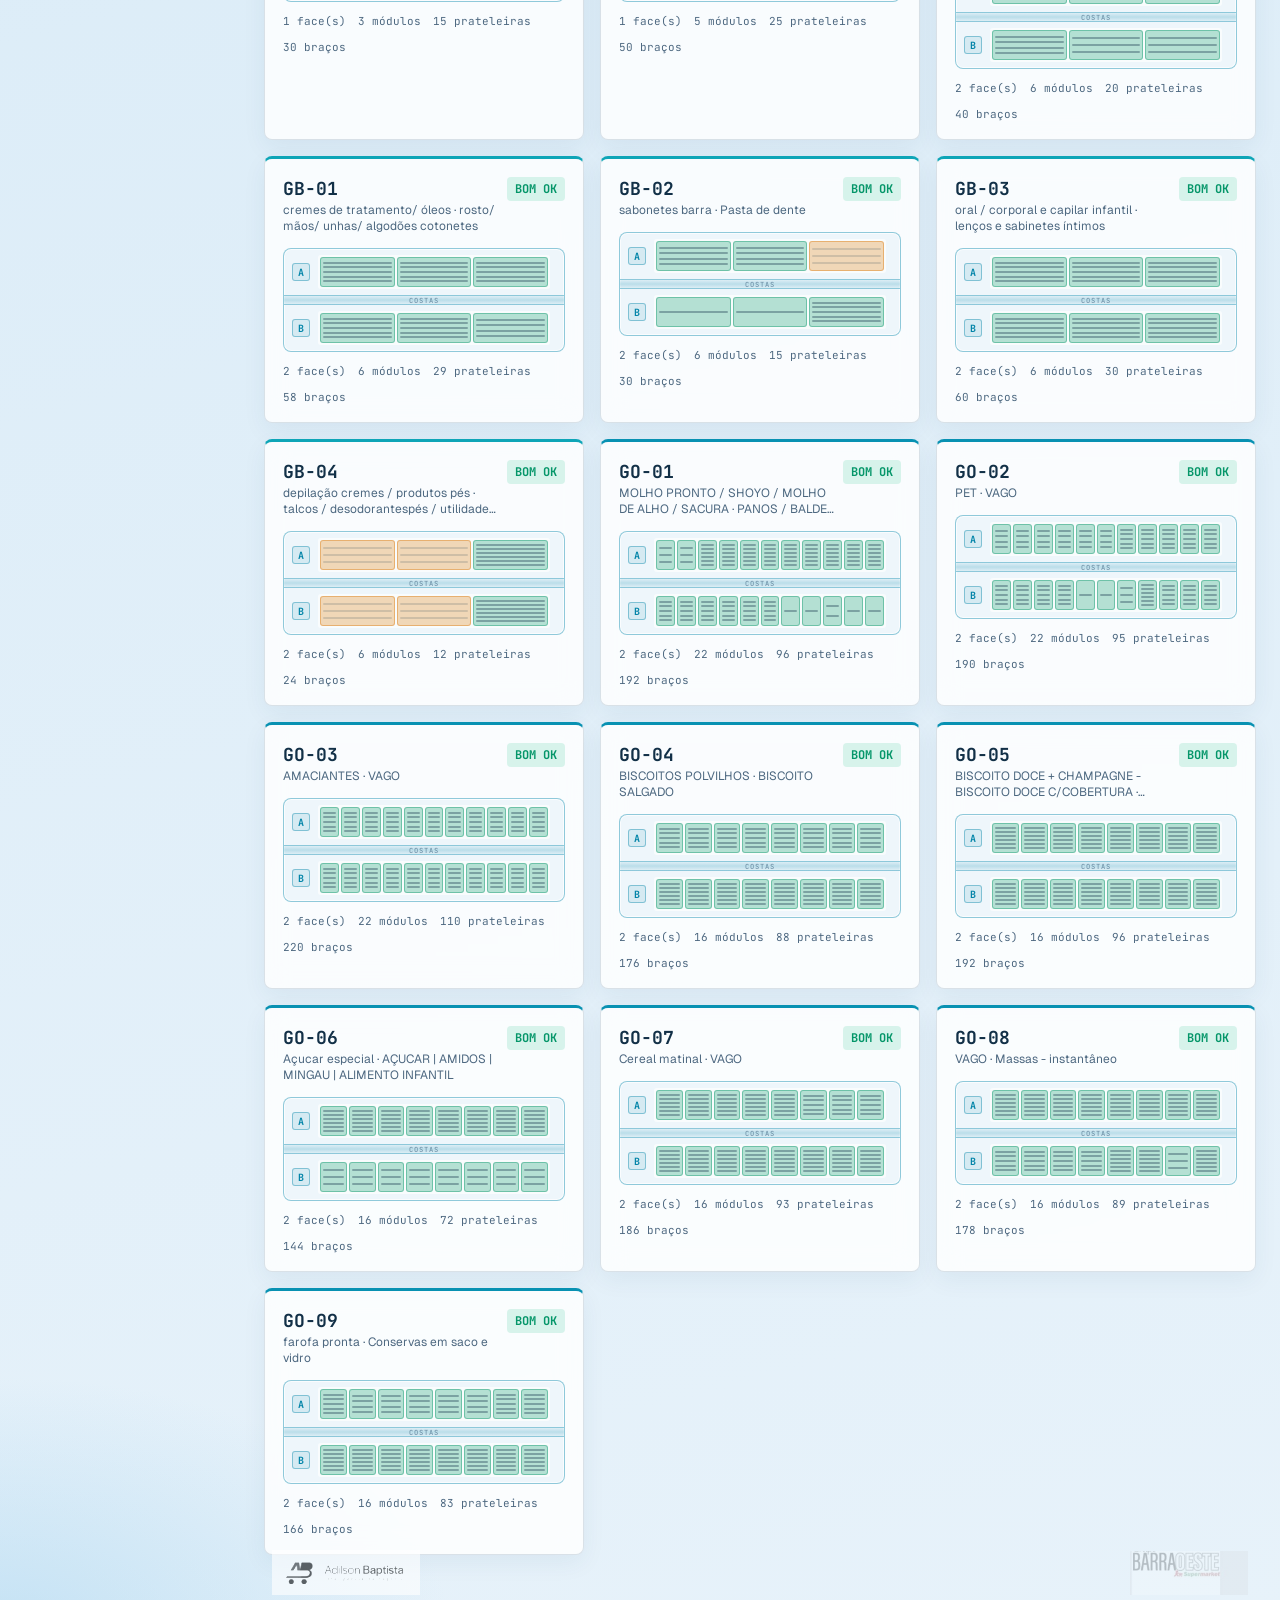
==== commit 627482f3: "fix: index carrega data.test.js da nova formatação Co-authored-by: Cursor <cursoragent@cursor.com>" ====
--- a/planograma/index.html
+++ b/planograma/index.html
@@ -3,7 +3,10 @@
 <head>
   <meta charset="utf-8" />
   <meta name="viewport" content="width=device-width, initial-scale=1" />
-  <title>Planograma Loja 18 — Santa Cruz</title>
+  <meta http-equiv="Cache-Control" content="no-cache, no-store, must-revalidate" />
+  <meta http-equiv="Pragma" content="no-cache" />
+  <meta http-equiv="Expires" content="0" />
+  <title>Planograma Loja 18 — Análise</title>
   <link rel="preconnect" href="https://fonts.googleapis.com" />
   <link rel="preconnect" href="https://fonts.gstatic.com" crossorigin />
   <link href="https://fonts.googleapis.com/css2?family=Geist:wght@400;500;600;700&family=JetBrains+Mono:wght@400;500;700&display=swap" rel="stylesheet" />
@@ -242,7 +245,7 @@
     </div>
   </div>
 
-  <script src="data.js"></script>
+  <script src="data.test.js?v=teste-lj01"></script>
   <script src="app.js"></script>
 </body>
 </html>
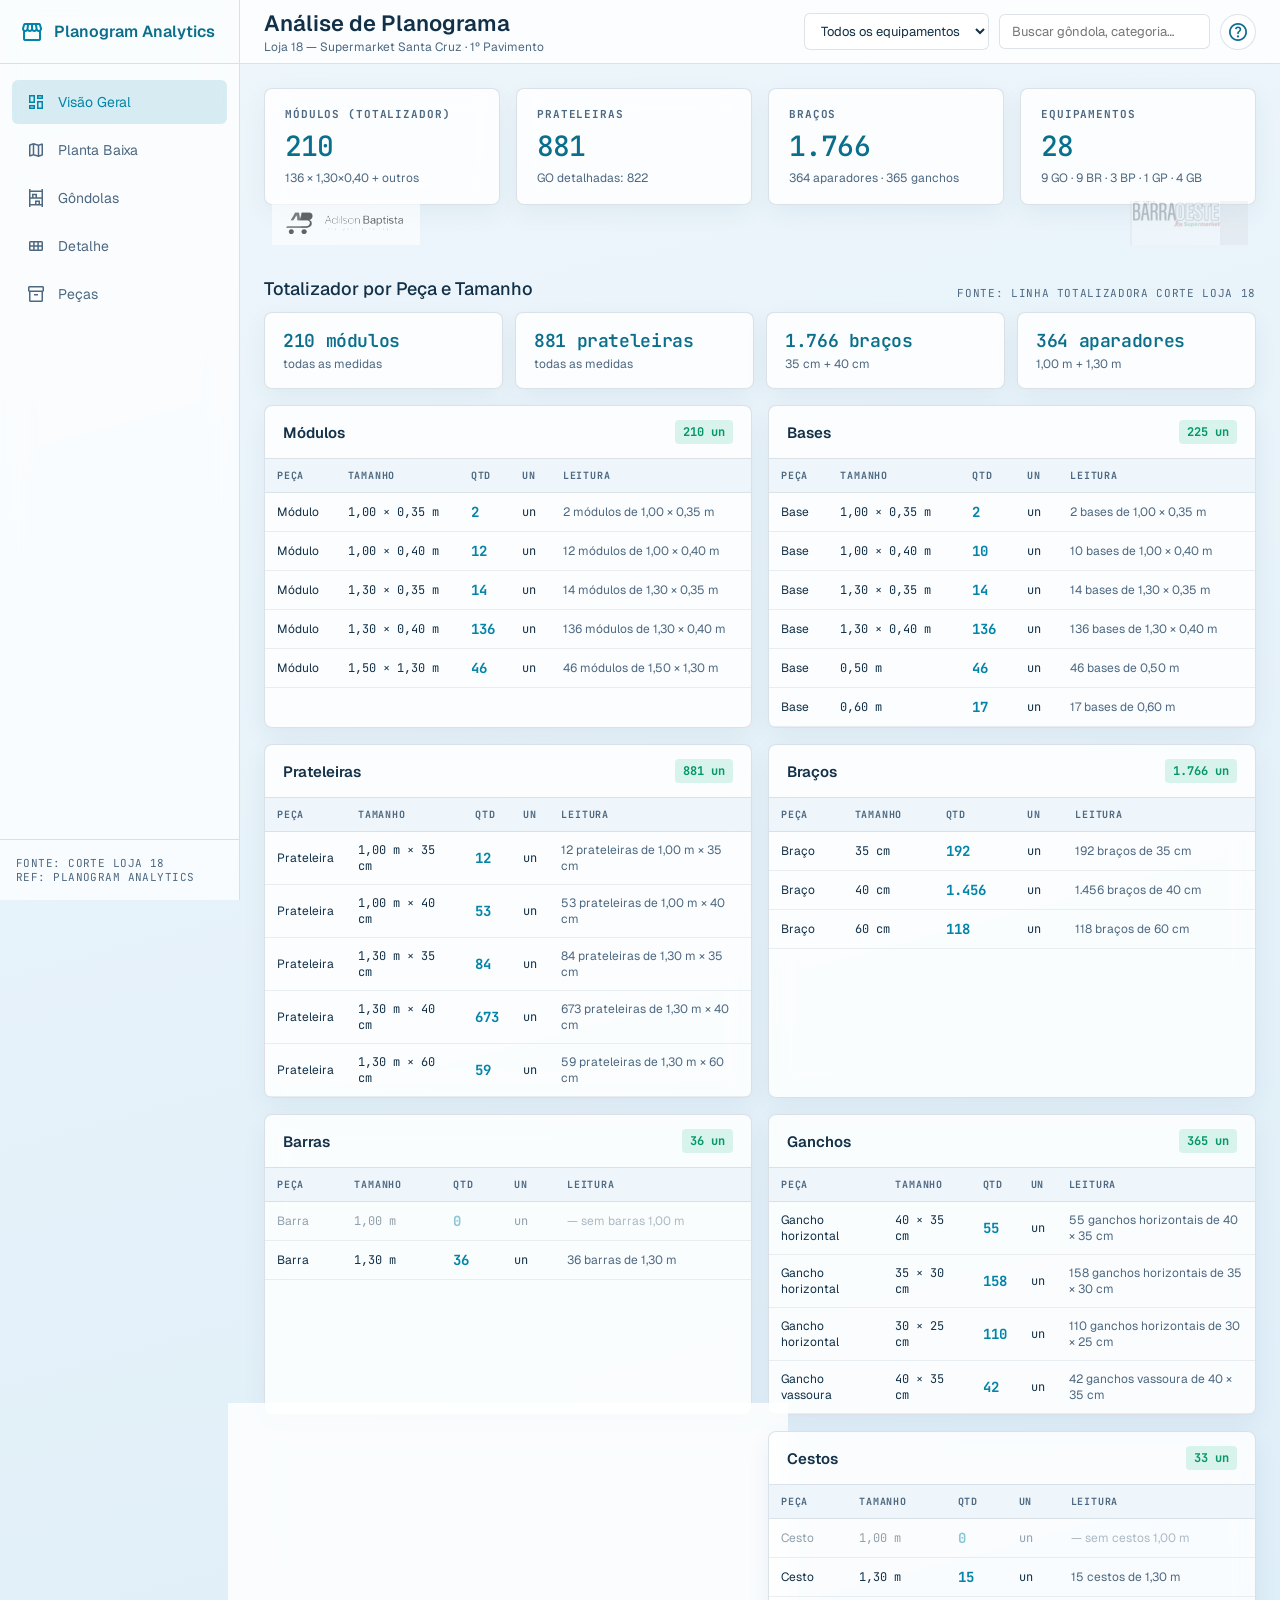
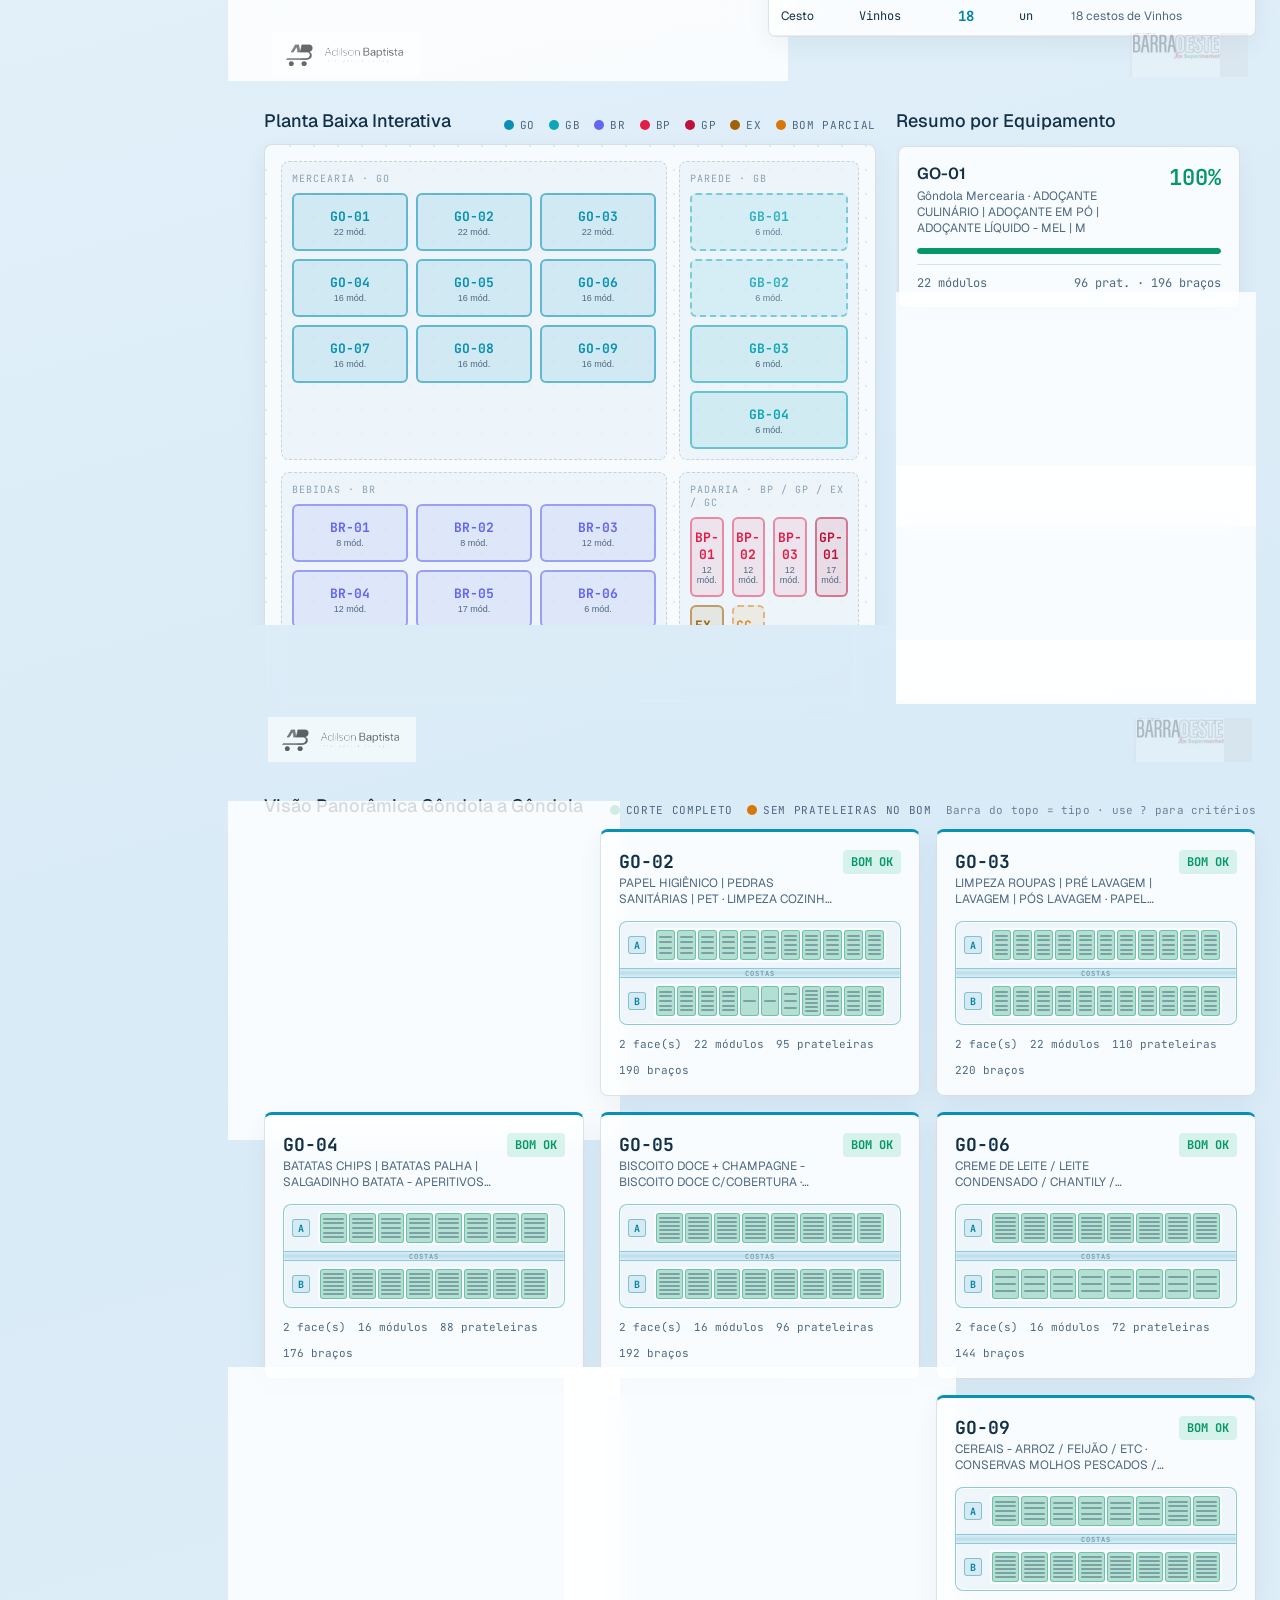
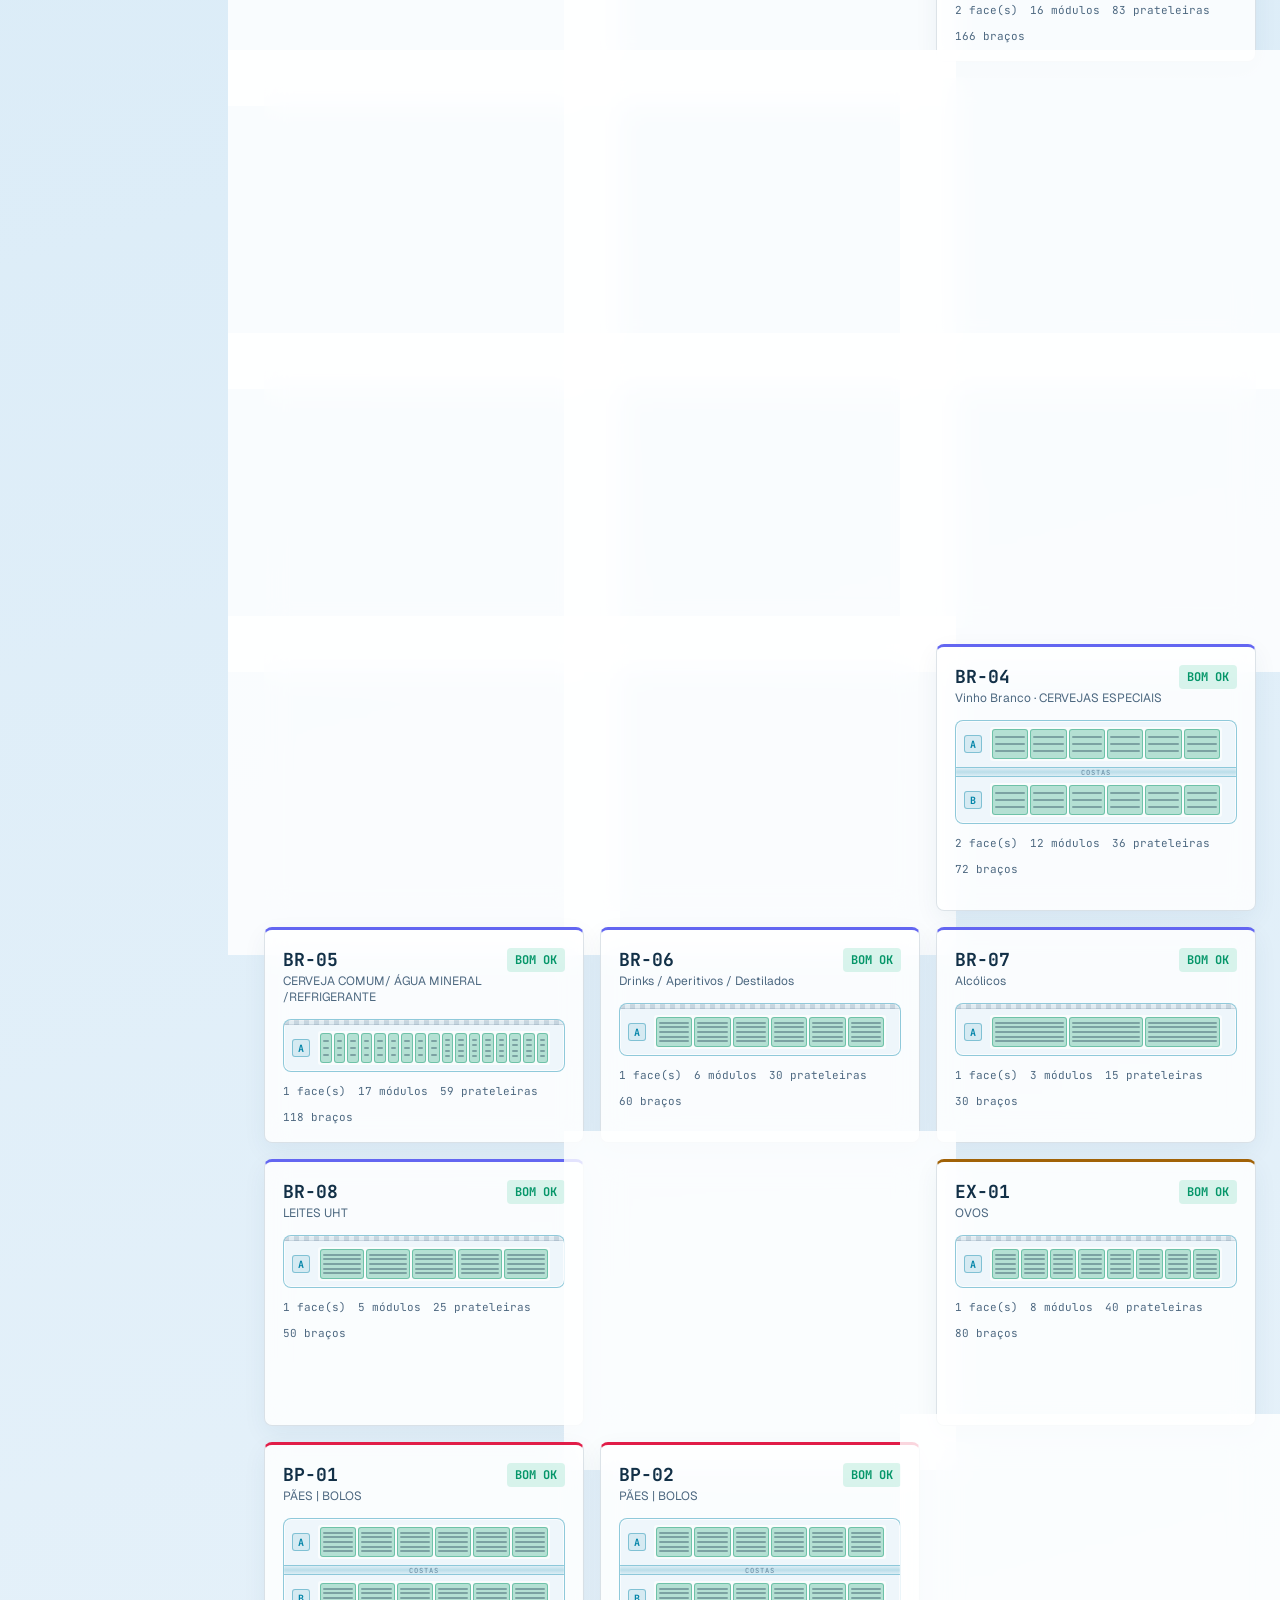
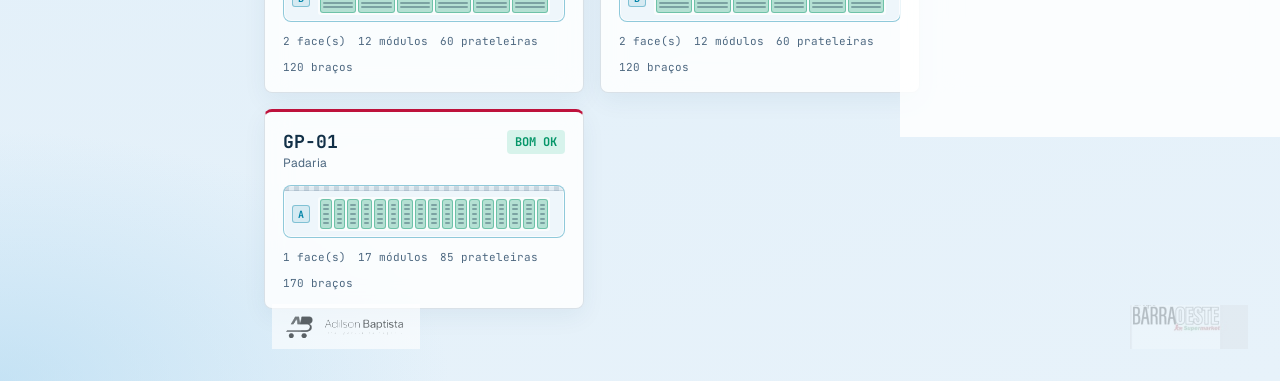
==== commit 1654e4e9: "doc: inclusão GP" ====
--- a/planograma/index.html
+++ b/planograma/index.html
@@ -45,6 +45,8 @@
           <option value="GB">GB — Perfumaria</option>
           <option value="BR">BR — Bebidas</option>
           <option value="BP">BP — Pães</option>
+          <option value="GP">GP — Padaria</option>
+          <option value="EX">EX — Expositor</option>
           <option value="GC">GC — Expositor</option>
         </select>
         <input id="search" type="search" placeholder="Buscar gôndola, categoria…" />
@@ -82,6 +84,8 @@
               <span><i class="dot gb"></i> GB</span>
               <span><i class="dot br"></i> BR</span>
               <span><i class="dot bp"></i> BP</span>
+              <span><i class="dot gp"></i> GP</span>
+              <span><i class="dot ex"></i> EX</span>
               <span><i class="dot warn"></i> BOM parcial</span>
             </div>
           </div>
@@ -144,8 +148,10 @@
           <div class="help-swatches">
             <div class="help-swatch"><i class="sw go"></i><span>GO · Mercearia</span></div>
             <div class="help-swatch"><i class="sw br"></i><span>BR · Bebidas</span></div>
-            <div class="help-swatch"><i class="sw bp"></i><span>BP · Padaria</span></div>
+            <div class="help-swatch"><i class="sw bp"></i><span>BP · Balcão Pães</span></div>
+            <div class="help-swatch"><i class="sw gp"></i><span>GP · Gôndola Padaria</span></div>
             <div class="help-swatch"><i class="sw gb"></i><span>GB · Parede</span></div>
+            <div class="help-swatch"><i class="sw ex"></i><span>EX · Expositor</span></div>
             <div class="help-swatch"><i class="sw gc"></i><span>GC · Expositor</span></div>
           </div>
         </section>
@@ -245,7 +251,7 @@
     </div>
   </div>
 
-  <script src="data.test.js?v=teste-lj01"></script>
+  <script src="data.test.js?v=gp01-fix"></script>
   <script src="app.js"></script>
 </body>
 </html>
--- a/planograma/styles.css
+++ b/planograma/styles.css
@@ -17,8 +17,10 @@
   --go: #0891b2;
   --br: #6366f1;
   --bp: #e11d48;
+  --gp: #be123c;
   --gb: #0ea5b7;
   --gc: #d97706;
+  --ex: #a16207;
   --radius: 8px;
   --font: "Geist", "Segoe UI", sans-serif;
   --mono: "JetBrains Mono", "Consolas", monospace;
@@ -209,7 +211,9 @@
 .dot.go { background: var(--go); }
 .dot.br { background: var(--br); }
 .dot.bp { background: var(--bp); }
+.dot.gp { background: var(--gp); }
 .dot.gb { background: var(--gb); }
+.dot.ex { background: var(--ex); }
 .dot.ok { background: var(--heatmap-green); }
 .dot.warn { background: var(--heatmap-yellow); }
 .dot.alert { background: var(--heatmap-red); }
@@ -284,8 +288,10 @@
 .gondola-chip.tipo-GO { border-color: rgba(8,145,178,0.55); background: rgba(8,145,178,0.12); color: var(--go); }
 .gondola-chip.tipo-BR { border-color: rgba(99,102,241,0.55); background: rgba(99,102,241,0.1); color: var(--br); }
 .gondola-chip.tipo-BP { border-color: rgba(225,29,72,0.45); background: rgba(225,29,72,0.08); color: var(--bp); }
+.gondola-chip.tipo-GP { border-color: rgba(190,18,60,0.5); background: rgba(190,18,60,0.1); color: var(--gp); }
 .gondola-chip.tipo-GB { border-color: rgba(14,165,183,0.55); background: rgba(14,165,183,0.12); color: var(--gb); }
 .gondola-chip.tipo-GC { border-color: rgba(217,119,6,0.55); background: rgba(217,119,6,0.1); color: var(--gc); }
+.gondola-chip.tipo-EX { border-color: rgba(161,98,7,0.55); background: rgba(161,98,7,0.1); color: var(--ex); }
 .gondola-chip.parcial { border-style: dashed; opacity: 0.85; }
 
 /* Category list */
@@ -339,8 +345,10 @@
 .gondola-card.tipo-GO { border-top-color: var(--go); }
 .gondola-card.tipo-BR { border-top-color: var(--br); }
 .gondola-card.tipo-BP { border-top-color: var(--bp); }
+.gondola-card.tipo-GP { border-top-color: var(--gp); }
 .gondola-card.tipo-GB { border-top-color: var(--gb); }
 .gondola-card.tipo-GC { border-top-color: var(--gc); }
+.gondola-card.tipo-EX { border-top-color: var(--ex); }
 .gondola-card.active { border-color: var(--primary-bright); }
 .gondola-card .head { display: flex; justify-content: space-between; align-items: flex-start; margin-bottom: 14px; gap: 8px; }
 .gondola-card .head .title { font-family: var(--mono); font-size: 18px; font-weight: 700; }
@@ -849,8 +857,10 @@
 .help-swatch .sw.go { background: var(--go); }
 .help-swatch .sw.br { background: var(--br); }
 .help-swatch .sw.bp { background: var(--bp); }
+.help-swatch .sw.gp { background: var(--gp); }
 .help-swatch .sw.gb { background: var(--gb); }
 .help-swatch .sw.gc { background: var(--gc); }
+.help-swatch .sw.ex { background: var(--ex); }
 
 .help-table {
   width: 100%;
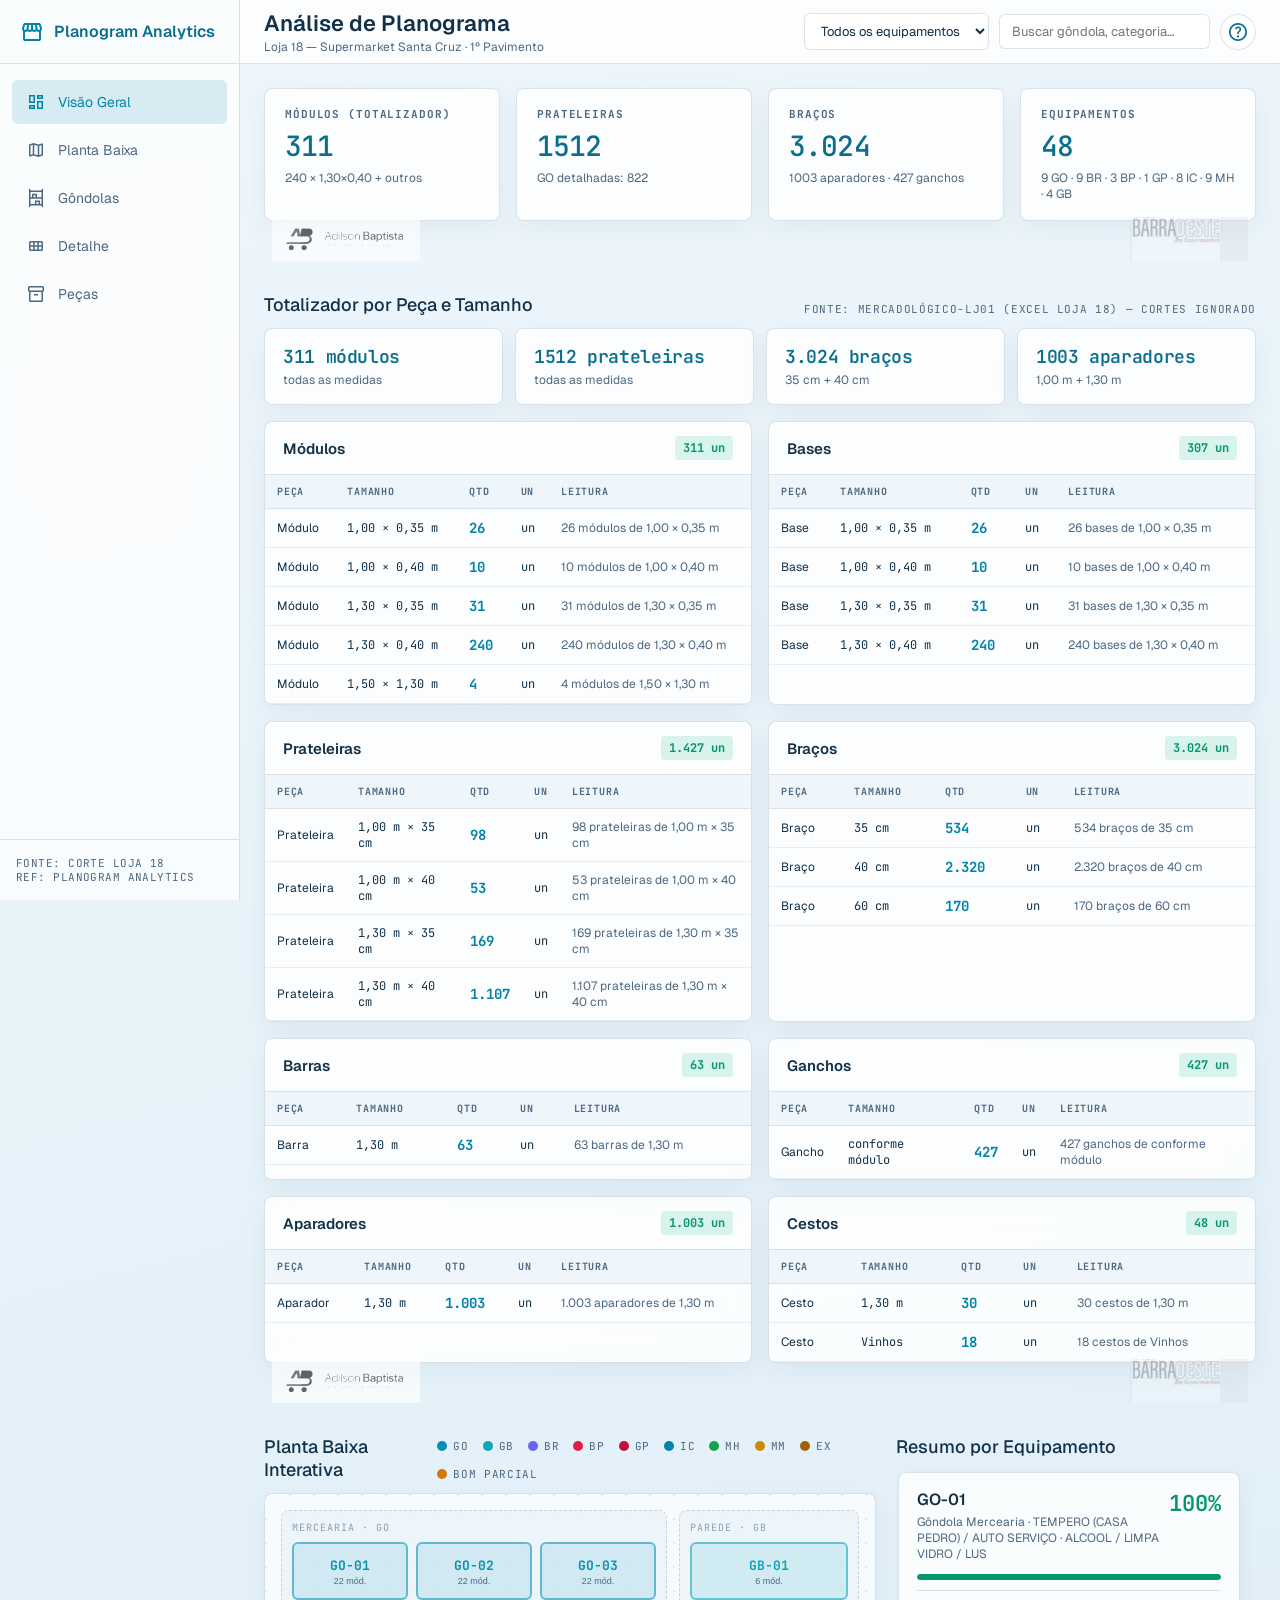
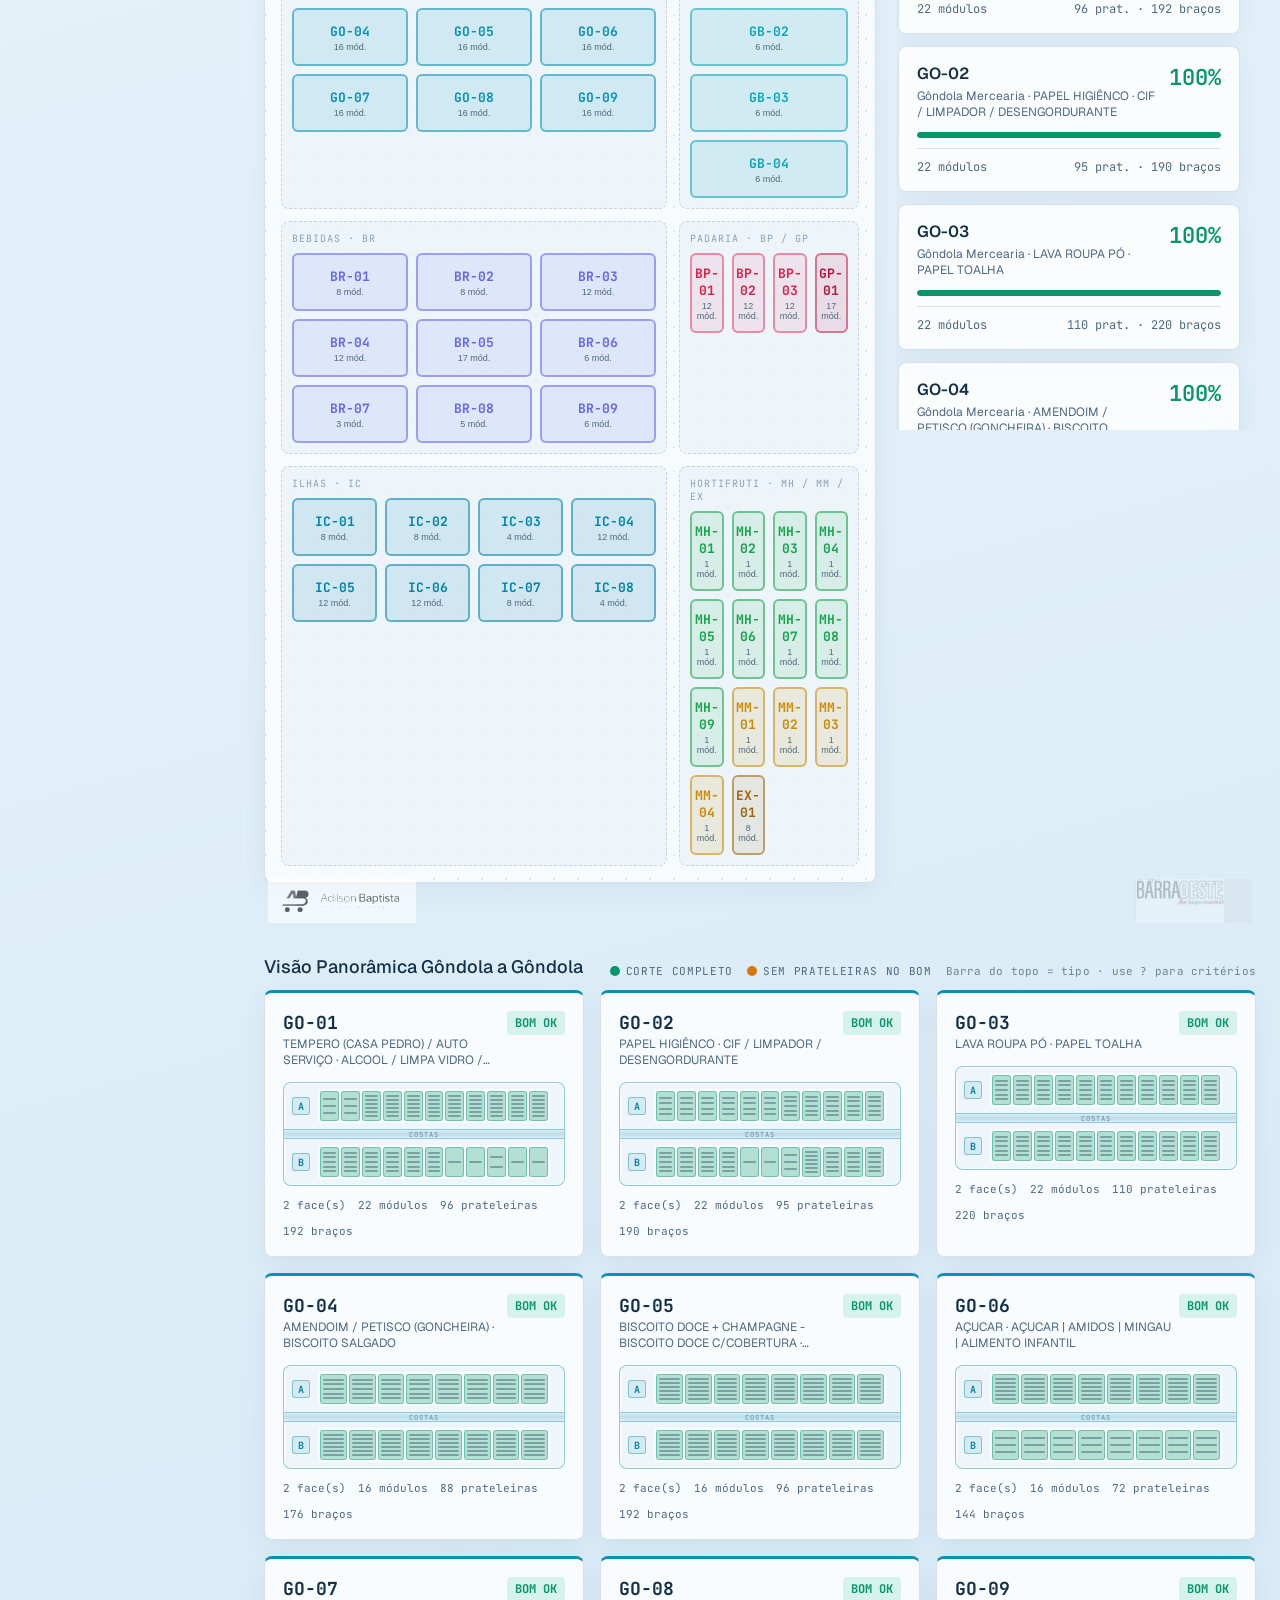
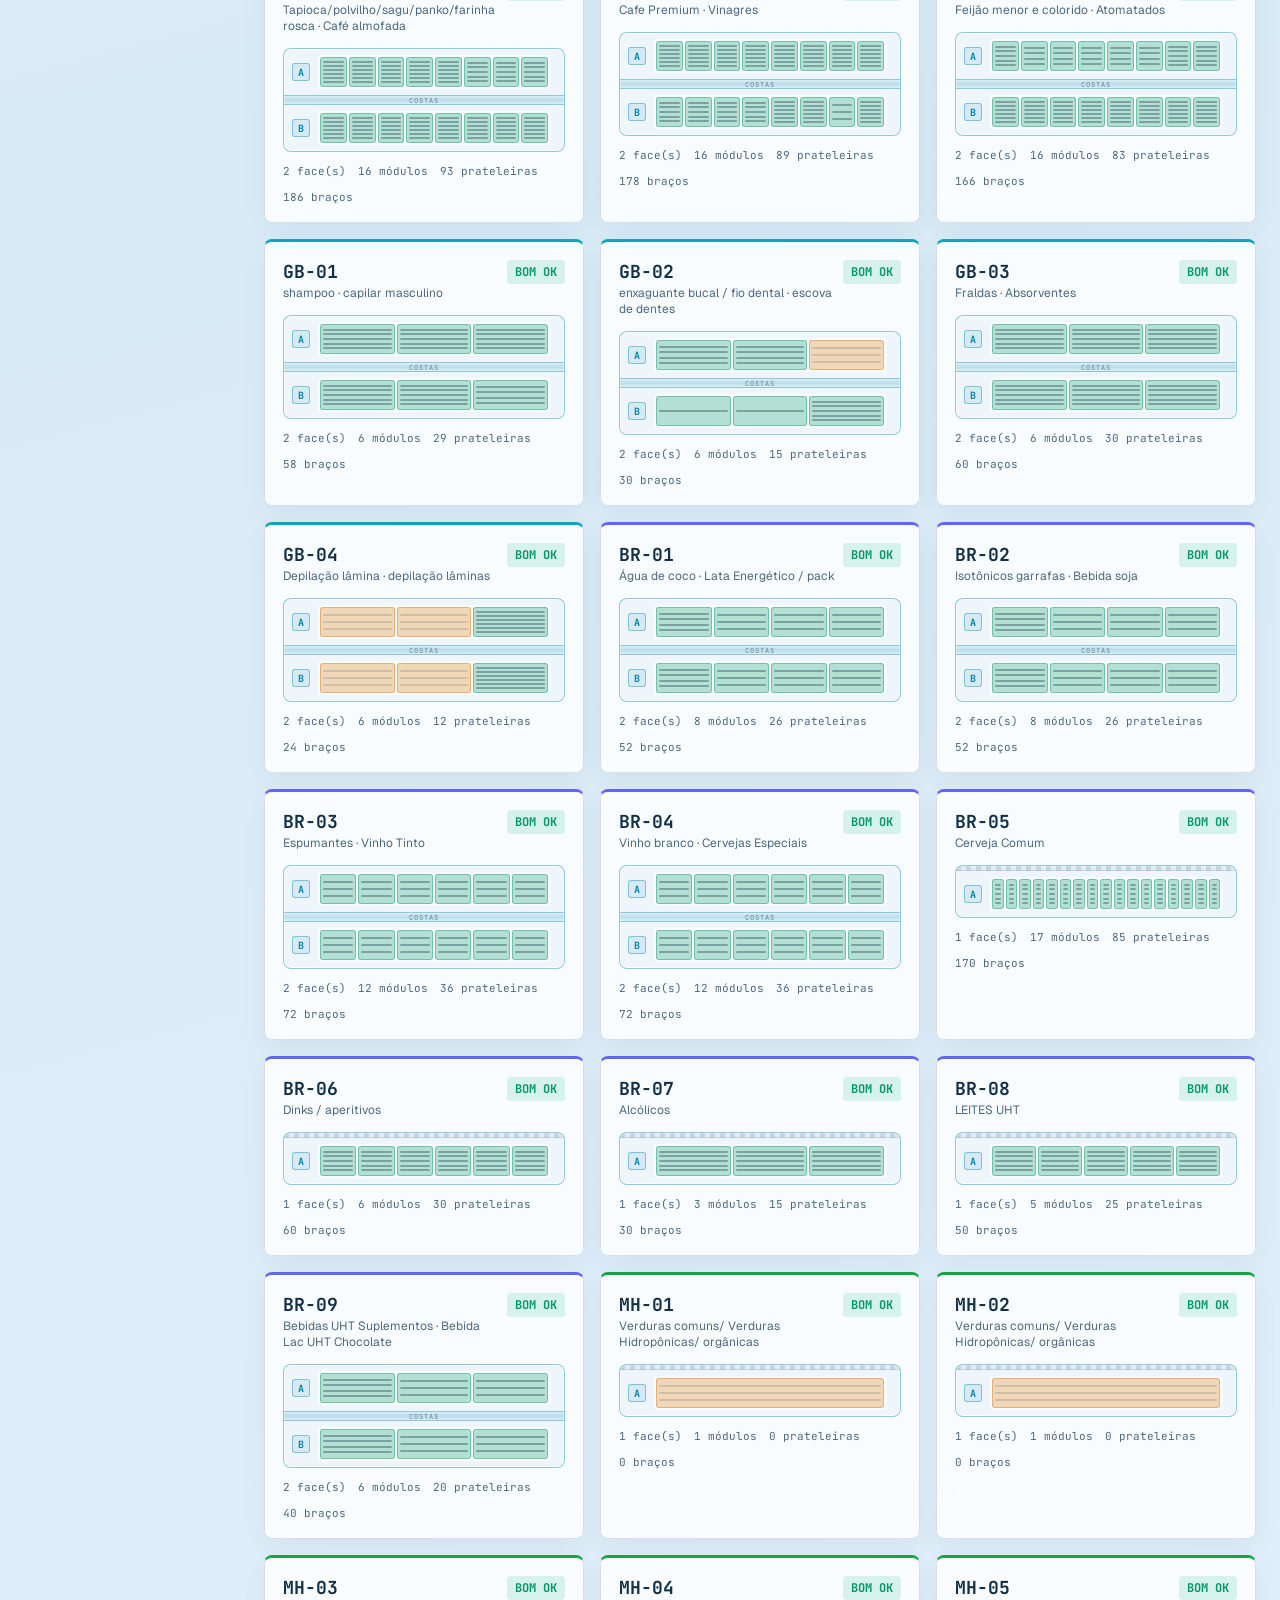
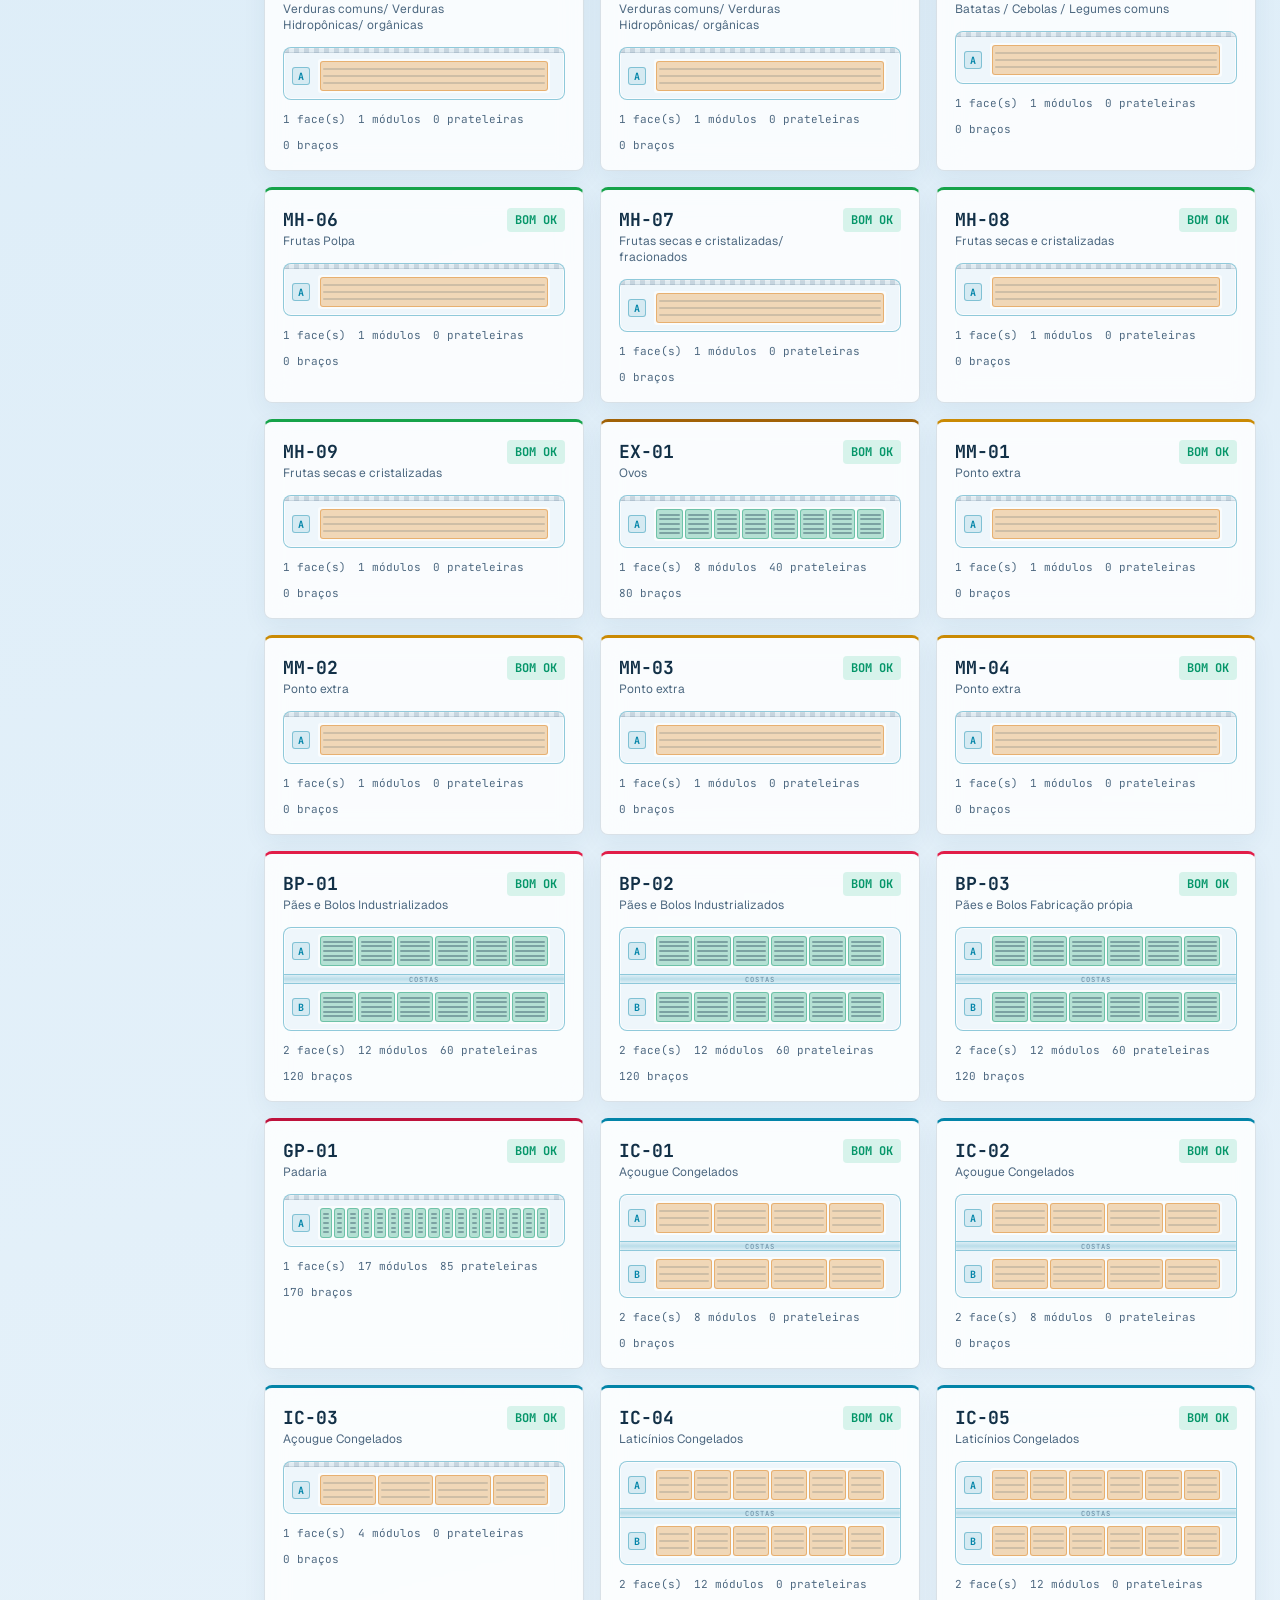
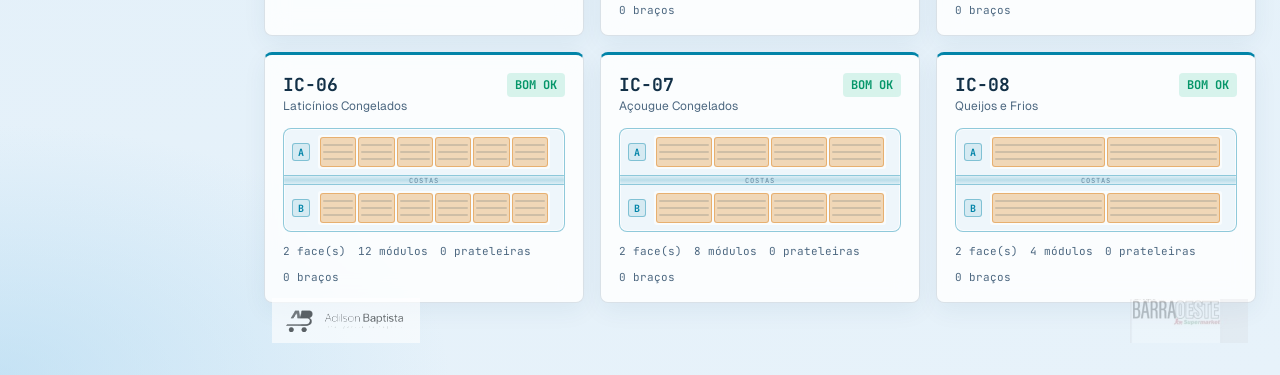
==== commit d812343e: "doc: alterações  finais" ====
--- a/planograma/index.html
+++ b/planograma/index.html
@@ -46,8 +46,11 @@
           <option value="BR">BR — Bebidas</option>
           <option value="BP">BP — Pães</option>
           <option value="GP">GP — Padaria</option>
-          <option value="EX">EX — Expositor</option>
-          <option value="GC">GC — Expositor</option>
+          <option value="IC">IC — Ilhas congelados</option>
+          <option value="MH">MH — Hortifruti</option>
+          <option value="MM">MM — Pontos extras</option>
+          <option value="EX">EX — Expositor ovos</option>
+          <option value="GC">GC — Expositor carvão</option>
         </select>
         <input id="search" type="search" placeholder="Buscar gôndola, categoria…" />
         <button type="button" class="btn-help" id="btnHelp" title="Critérios de leitura" aria-label="Abrir critérios de leitura" aria-haspopup="dialog" aria-controls="helpModal">
@@ -67,7 +70,7 @@
         <div class="section-title">
           <h2>Totalizador por Peça e Tamanho</h2>
           <div class="legend">
-            <span>Fonte: linha totalizadora Corte Loja 18</span>
+            <span>Fonte: Mercadológico-LJ01 (Excel Loja 18) — Cortes ignorado</span>
           </div>
         </div>
         <div class="pecas-board" id="pecasBoard"></div>
@@ -85,6 +88,9 @@
               <span><i class="dot br"></i> BR</span>
               <span><i class="dot bp"></i> BP</span>
               <span><i class="dot gp"></i> GP</span>
+              <span><i class="dot ic"></i> IC</span>
+              <span><i class="dot mh"></i> MH</span>
+              <span><i class="dot mm"></i> MM</span>
               <span><i class="dot ex"></i> EX</span>
               <span><i class="dot warn"></i> BOM parcial</span>
             </div>
@@ -251,7 +257,7 @@
     </div>
   </div>
 
-  <script src="data.test.js?v=gp01-fix"></script>
+  <script src="data.test.js?v=lj01-ic-mh-mm"></script>
   <script src="app.js"></script>
 </body>
 </html>
--- a/planograma/styles.css
+++ b/planograma/styles.css
@@ -21,6 +21,9 @@
   --gb: #0ea5b7;
   --gc: #d97706;
   --ex: #a16207;
+  --ic: #0284a8;
+  --mh: #16a34a;
+  --mm: #ca8a04;
   --radius: 8px;
   --font: "Geist", "Segoe UI", sans-serif;
   --mono: "JetBrains Mono", "Consolas", monospace;
@@ -214,6 +217,9 @@
 .dot.gp { background: var(--gp); }
 .dot.gb { background: var(--gb); }
 .dot.ex { background: var(--ex); }
+.dot.ic { background: var(--ic); }
+.dot.mh { background: var(--mh); }
+.dot.mm { background: var(--mm); }
 .dot.ok { background: var(--heatmap-green); }
 .dot.warn { background: var(--heatmap-yellow); }
 .dot.alert { background: var(--heatmap-red); }
@@ -292,6 +298,9 @@
 .gondola-chip.tipo-GB { border-color: rgba(14,165,183,0.55); background: rgba(14,165,183,0.12); color: var(--gb); }
 .gondola-chip.tipo-GC { border-color: rgba(217,119,6,0.55); background: rgba(217,119,6,0.1); color: var(--gc); }
 .gondola-chip.tipo-EX { border-color: rgba(161,98,7,0.55); background: rgba(161,98,7,0.1); color: var(--ex); }
+.gondola-chip.tipo-IC { border-color: rgba(2,132,168,0.55); background: rgba(2,132,168,0.12); color: var(--ic); }
+.gondola-chip.tipo-MH { border-color: rgba(22,163,74,0.55); background: rgba(22,163,74,0.1); color: var(--mh); }
+.gondola-chip.tipo-MM { border-color: rgba(202,138,4,0.55); background: rgba(202,138,4,0.12); color: var(--mm); }
 .gondola-chip.parcial { border-style: dashed; opacity: 0.85; }
 
 /* Category list */
@@ -349,6 +358,9 @@
 .gondola-card.tipo-GB { border-top-color: var(--gb); }
 .gondola-card.tipo-GC { border-top-color: var(--gc); }
 .gondola-card.tipo-EX { border-top-color: var(--ex); }
+.gondola-card.tipo-IC { border-top-color: var(--ic); }
+.gondola-card.tipo-MH { border-top-color: var(--mh); }
+.gondola-card.tipo-MM { border-top-color: var(--mm); }
 .gondola-card.active { border-color: var(--primary-bright); }
 .gondola-card .head { display: flex; justify-content: space-between; align-items: flex-start; margin-bottom: 14px; gap: 8px; }
 .gondola-card .head .title { font-family: var(--mono); font-size: 18px; font-weight: 700; }
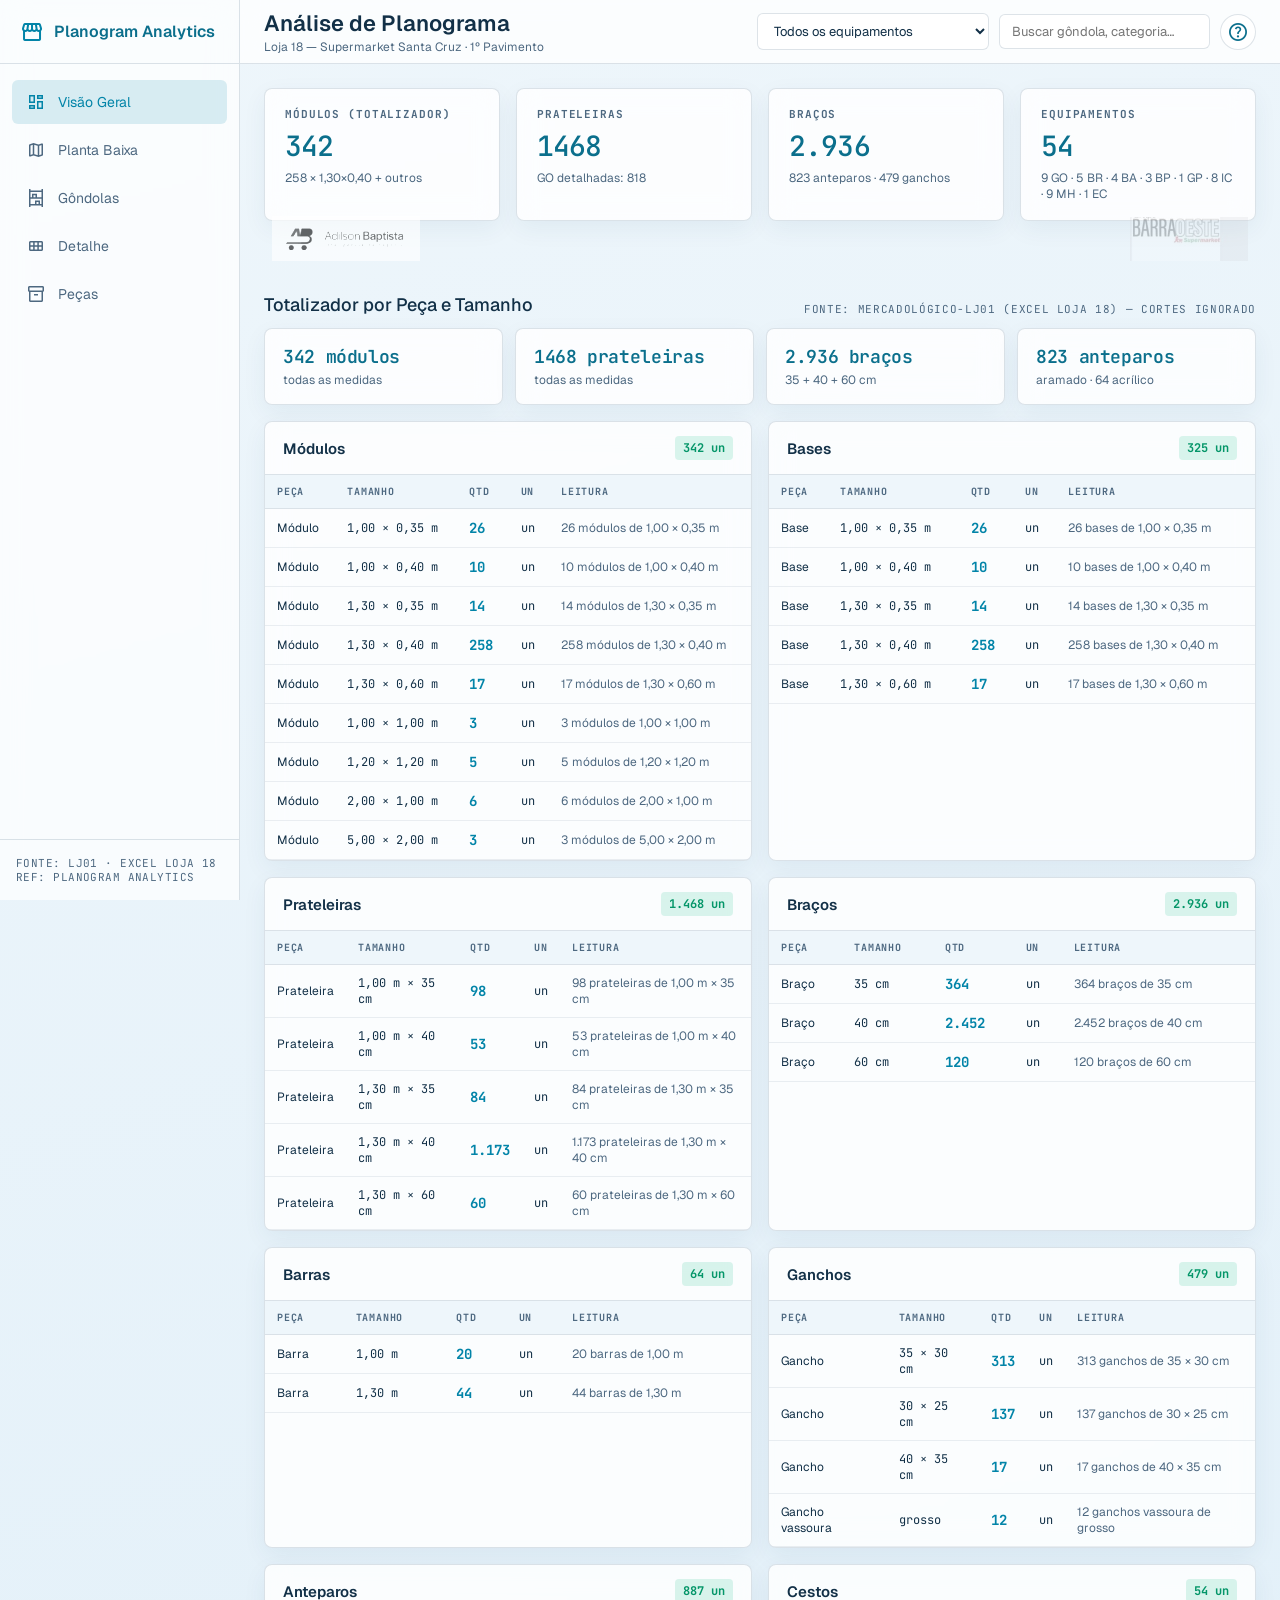
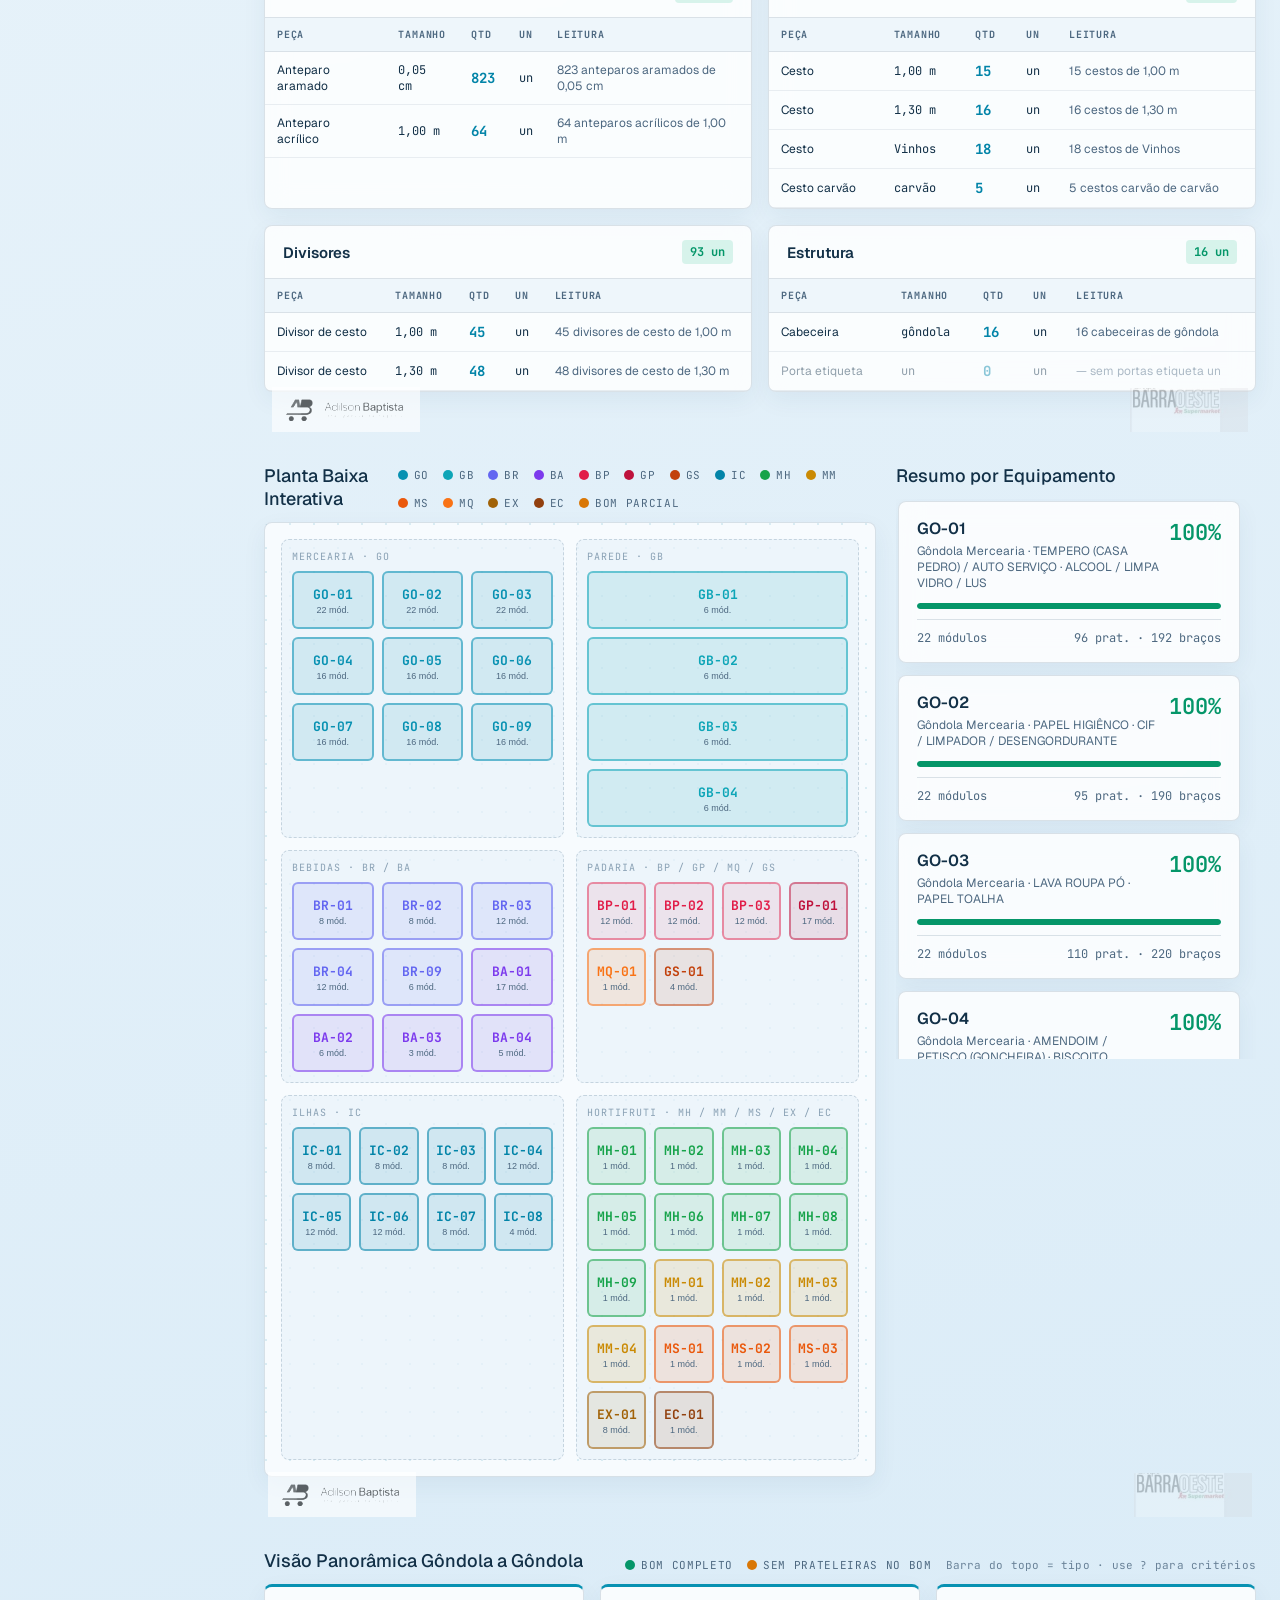
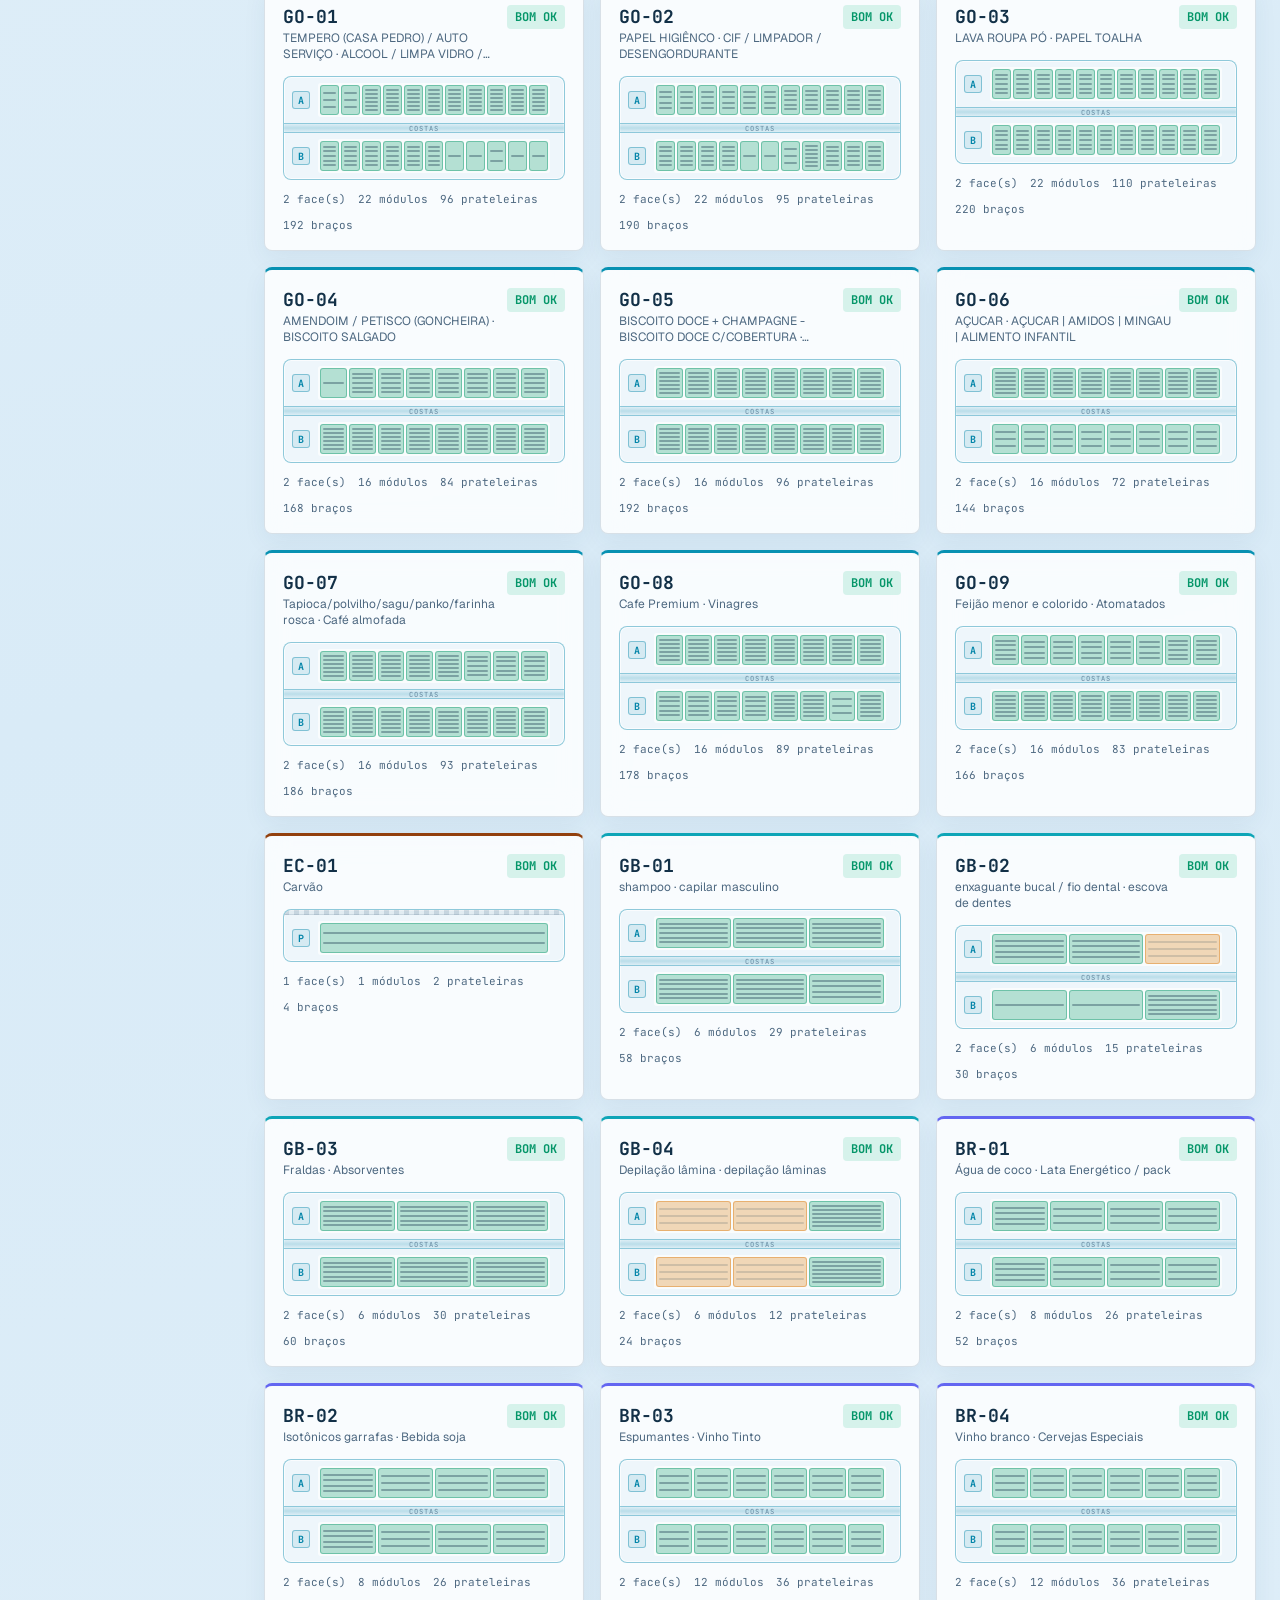
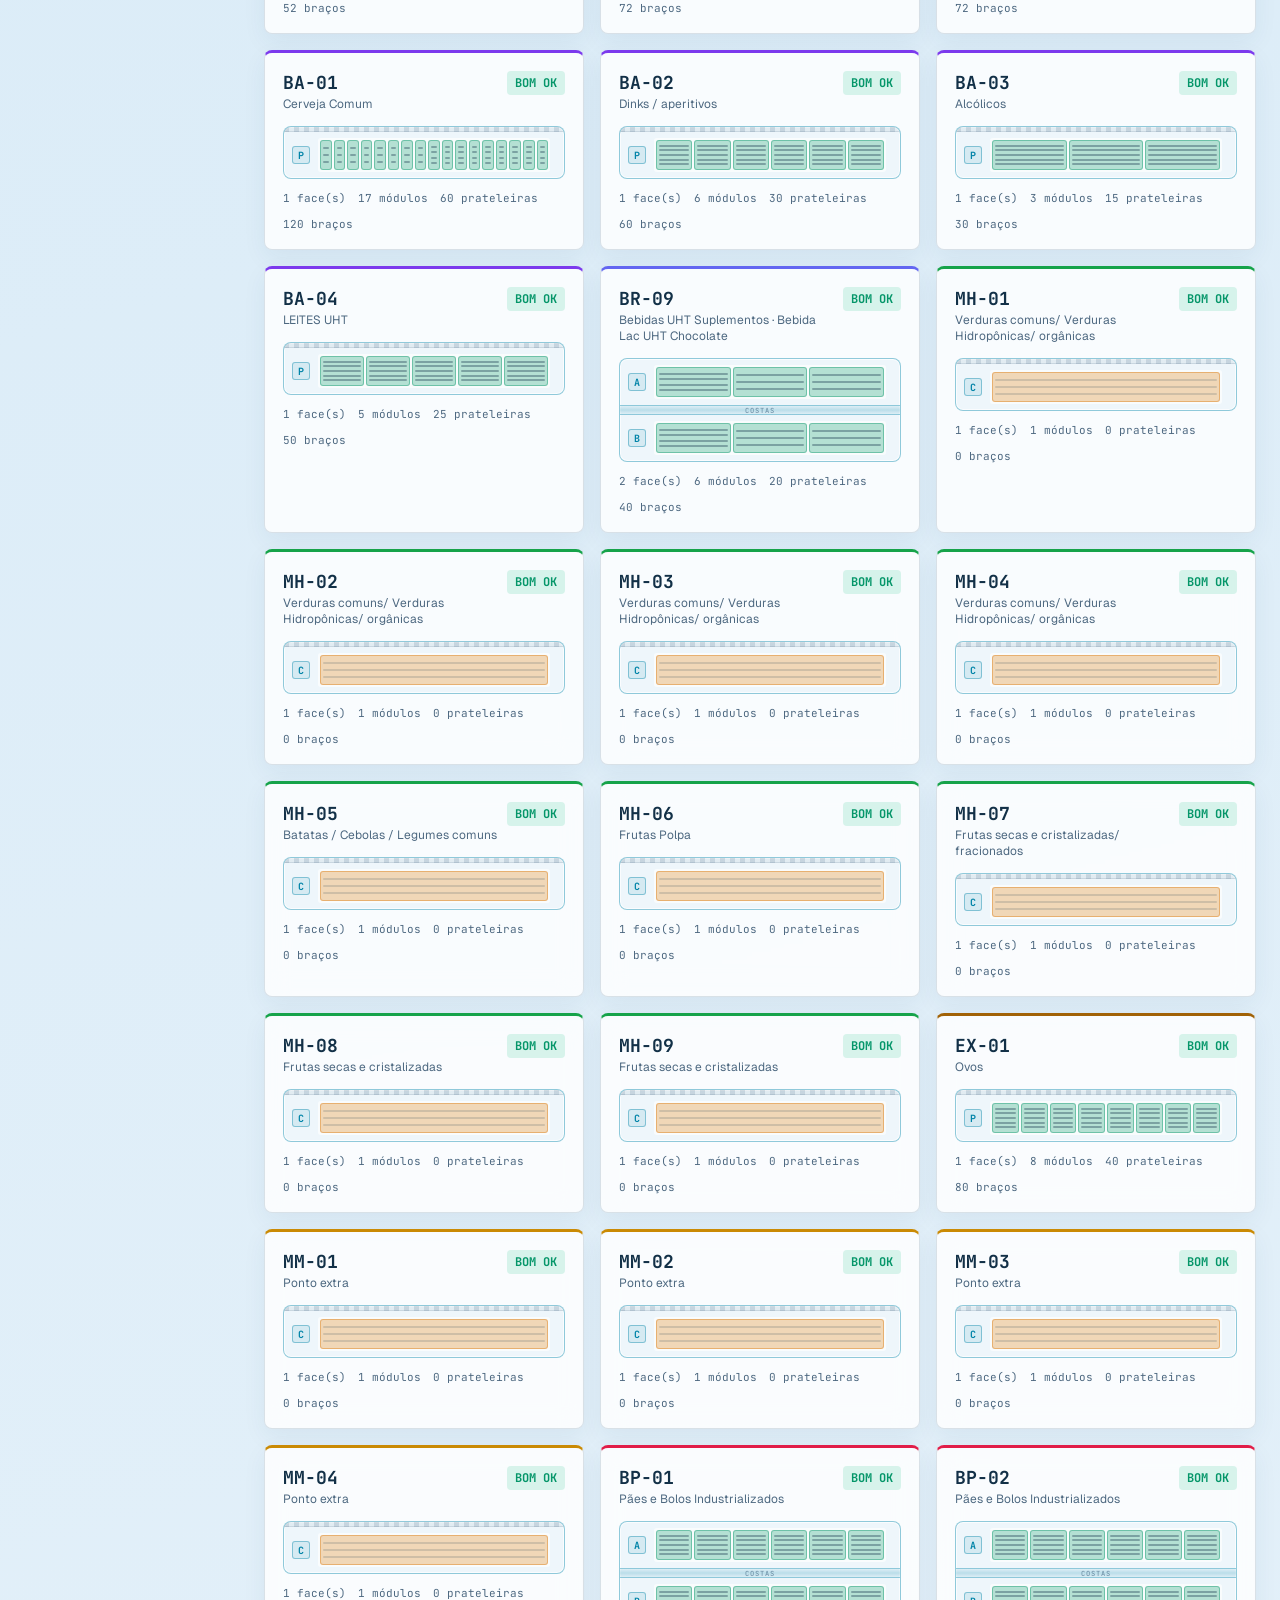
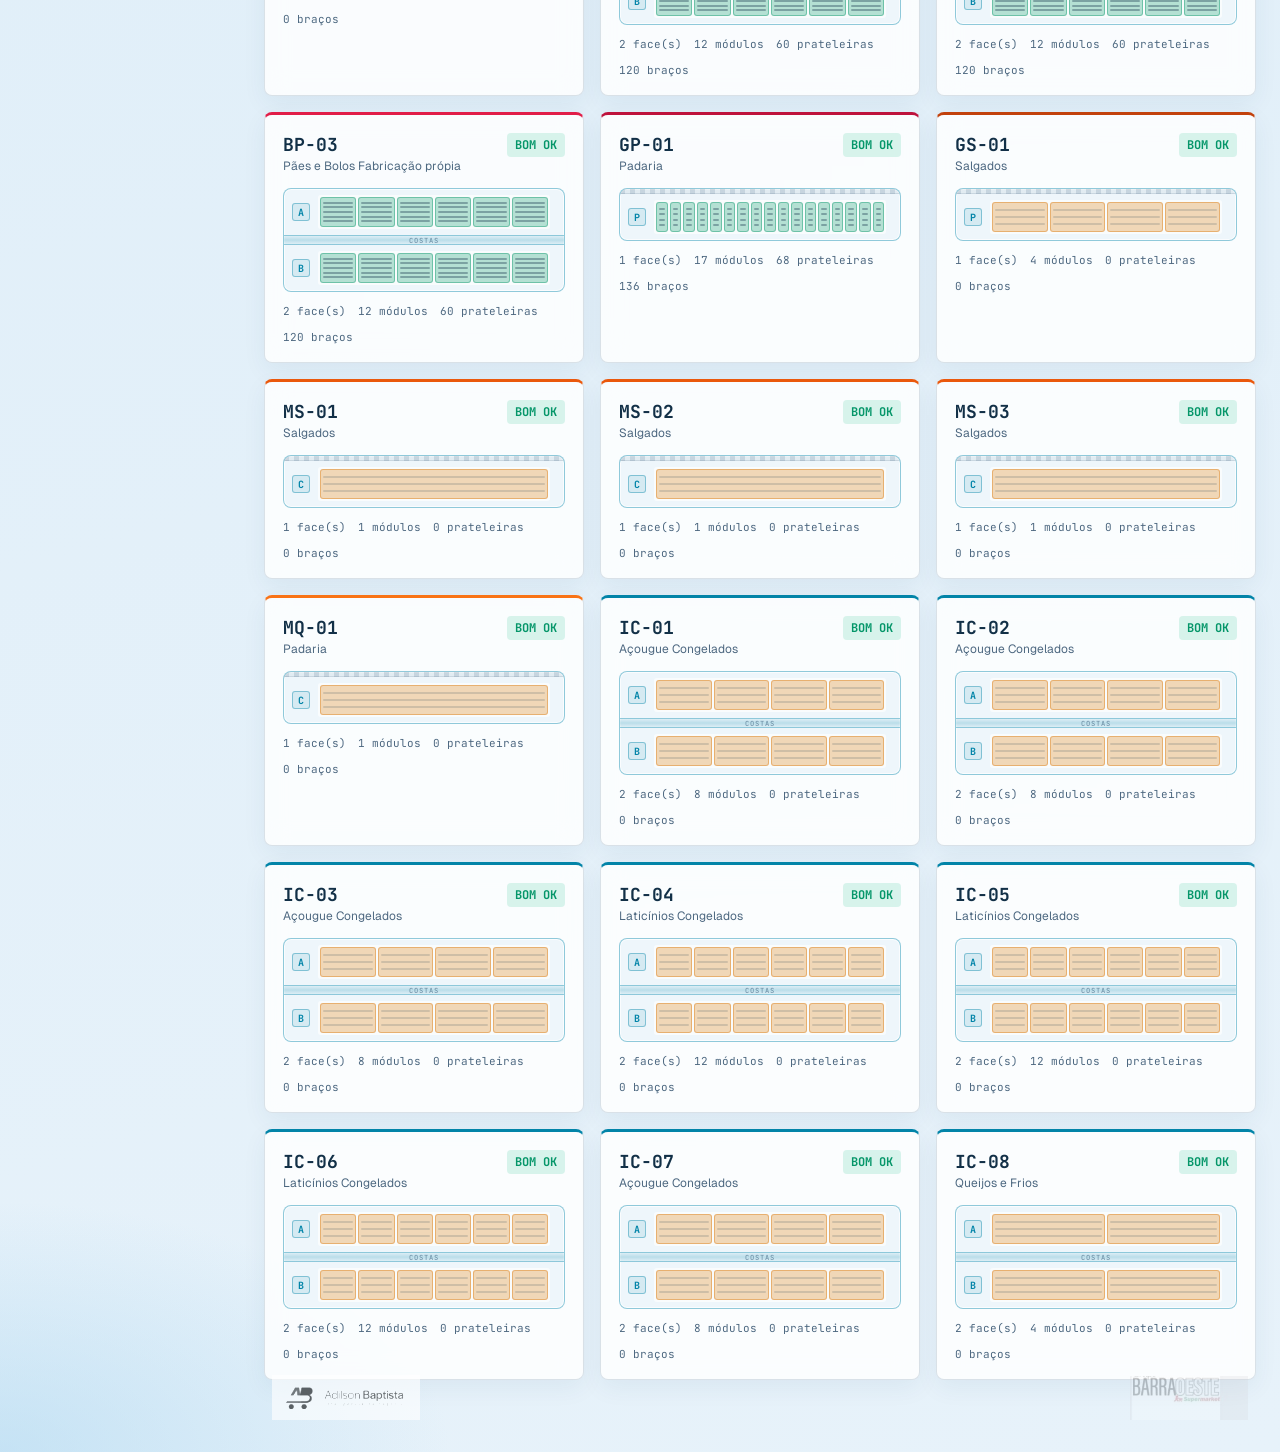
==== commit 96ce9d83: "doc: atualização tatiana" ====
--- a/planograma/index.html
+++ b/planograma/index.html
@@ -27,7 +27,7 @@
       <button data-nav="pecas"><span class="material-symbols-outlined">inventory_2</span> Peças</button>
     </nav>
     <div class="sidebar-foot">
-      FONTE: CORTE LOJA 18<br />
+      FONTE: LJ01 · EXCEL LOJA 18<br />
       REF: PLANOGRAM ANALYTICS
     </div>
   </aside>
@@ -44,13 +44,18 @@
           <option value="GO">GO — Mercearia</option>
           <option value="GB">GB — Perfumaria</option>
           <option value="BR">BR — Bebidas</option>
+          <option value="BA">BA — Parede bebidas</option>
           <option value="BP">BP — Pães</option>
           <option value="GP">GP — Padaria</option>
+          <option value="GS">GS — Expositor salgados</option>
+          <option value="MQ">MQ — Mesa quente</option>
           <option value="IC">IC — Ilhas congelados</option>
           <option value="MH">MH — Hortifruti</option>
           <option value="MM">MM — Pontos extras</option>
+          <option value="MS">MS — Mesa salgados</option>
           <option value="EX">EX — Expositor ovos</option>
-          <option value="GC">GC — Expositor carvão</option>
+          <option value="EC">EC — Expositor carvão</option>
+          <option value="GC">GC — Expositor carvão (legado)</option>
         </select>
         <input id="search" type="search" placeholder="Buscar gôndola, categoria…" />
         <button type="button" class="btn-help" id="btnHelp" title="Critérios de leitura" aria-label="Abrir critérios de leitura" aria-haspopup="dialog" aria-controls="helpModal">
@@ -86,12 +91,17 @@
               <span><i class="dot go"></i> GO</span>
               <span><i class="dot gb"></i> GB</span>
               <span><i class="dot br"></i> BR</span>
+              <span><i class="dot ba"></i> BA</span>
               <span><i class="dot bp"></i> BP</span>
               <span><i class="dot gp"></i> GP</span>
+              <span><i class="dot gs"></i> GS</span>
               <span><i class="dot ic"></i> IC</span>
               <span><i class="dot mh"></i> MH</span>
               <span><i class="dot mm"></i> MM</span>
+              <span><i class="dot ms"></i> MS</span>
+              <span><i class="dot mq"></i> MQ</span>
               <span><i class="dot ex"></i> EX</span>
+              <span><i class="dot ec"></i> EC</span>
               <span><i class="dot warn"></i> BOM parcial</span>
             </div>
           </div>
@@ -111,7 +121,7 @@
         <div class="section-title">
           <h2>Visão Panorâmica Gôndola a Gôndola</h2>
           <div class="legend">
-            <span><i class="dot ok"></i> Corte completo</span>
+            <span><i class="dot ok"></i> BOM completo</span>
             <span><i class="dot warn"></i> Sem prateleiras no BOM</span>
             <span class="legend-hint">Barra do topo = tipo · use ? para critérios</span>
           </div>
@@ -125,7 +135,7 @@
         <div class="section-title">
           <h2>Detalhe do Equipamento</h2>
           <div class="legend">
-            <span>Face A/B · módulos · prateleiras · braços</span>
+            <span>Face A/B/P/C · módulos · BOM completo (LJ01)</span>
           </div>
         </div>
         <div id="detailBody"></div>
@@ -154,11 +164,15 @@
           <div class="help-swatches">
             <div class="help-swatch"><i class="sw go"></i><span>GO · Mercearia</span></div>
             <div class="help-swatch"><i class="sw br"></i><span>BR · Bebidas</span></div>
+            <div class="help-swatch"><i class="sw ba"></i><span>BA · Parede bebidas</span></div>
             <div class="help-swatch"><i class="sw bp"></i><span>BP · Balcão Pães</span></div>
             <div class="help-swatch"><i class="sw gp"></i><span>GP · Gôndola Padaria</span></div>
+            <div class="help-swatch"><i class="sw gs"></i><span>GS · Salgados</span></div>
             <div class="help-swatch"><i class="sw gb"></i><span>GB · Parede</span></div>
-            <div class="help-swatch"><i class="sw ex"></i><span>EX · Expositor</span></div>
-            <div class="help-swatch"><i class="sw gc"></i><span>GC · Expositor</span></div>
+            <div class="help-swatch"><i class="sw ic"></i><span>IC · Ilhas</span></div>
+            <div class="help-swatch"><i class="sw mh"></i><span>MH · Hortifruti</span></div>
+            <div class="help-swatch"><i class="sw ex"></i><span>EX · Ovos</span></div>
+            <div class="help-swatch"><i class="sw ec"></i><span>EC · Carvão</span></div>
           </div>
         </section>
 
@@ -172,7 +186,7 @@
             <tbody>
               <tr>
                 <td><span class="badge ok">BOM OK</span></td>
-                <td>Corte completo</td>
+                <td>BOM completo no LJ01</td>
                 <td>Módulos com quantidade de prateleiras / braços informada</td>
               </tr>
               <tr>
@@ -183,7 +197,7 @@
               <tr>
                 <td><span class="badge alert">VAZIO</span></td>
                 <td>Sem preenchimento útil</td>
-                <td>Equipamento sem dados de corte utilizáveis</td>
+                <td>Equipamento sem dados de BOM utilizáveis no LJ01</td>
               </tr>
             </tbody>
           </table>
@@ -211,15 +225,15 @@
 
         <section class="help-block">
           <h3>4. Por que uns cards têm muitos blocos finos?</h3>
-          <p>A largura do card é fixa: quanto mais módulos na face, mais estreitos ficam os retângulos. Ex.: BR-05 com ~17 módulos parece “denso”; BR-07 com poucos módulos parece “largo”. Isso não muda o status — só a quantidade de módulos.</p>
+          <p>A largura do card é fixa: quanto mais módulos na face, mais estreitos ficam os retângulos. Ex.: BA-01 com 17 módulos parece “denso”; BR-01 com poucos módulos parece “largo”. Isso não muda o status — só a quantidade de módulos.</p>
         </section>
 
         <section class="help-block">
           <h3>5. Totais oficiais vs. detalhe por gôndola</h3>
           <ul>
-            <li><strong>KPI / Peças</strong> — totalizador da planilha (ex.: 822 prateleiras da loja).</li>
-            <li><strong>Card da gôndola</strong> — soma só do que veio no corte daquele endereço (GO costuma ter prat.; BR/BP frequentemente 0).</li>
-            <li>Pendência típica: completar BOM de BR/BP para o detalhe bater com o totalizador.</li>
+            <li><strong>KPI / Peças</strong> — soma das colunas de BOM do LJ01 (prateleiras, braços por profundidade, ganchos, anteparos, cestos…).</li>
+            <li><strong>Card da gôndola</strong> — soma só daquele endereço.</li>
+            <li>Fonte exclusiva: aba Mercadológico-LJ01 do Excel Loja 18. Cortes ignorado.</li>
           </ul>
         </section>
 
@@ -257,7 +271,7 @@
     </div>
   </div>
 
-  <script src="data.test.js?v=lj01-ic-mh-mm"></script>
-  <script src="app.js"></script>
+  <script src="data.test.js?v=lj01-bom35-20260819"></script>
+  <script src="app.js?v=lj01-bom35-20260819"></script>
 </body>
 </html>
--- a/planograma/styles.css
+++ b/planograma/styles.css
@@ -16,14 +16,19 @@
   --heatmap-red: #dc2626;
   --go: #0891b2;
   --br: #6366f1;
+  --ba: #7c3aed;
   --bp: #e11d48;
   --gp: #be123c;
+  --gs: #c2410c;
   --gb: #0ea5b7;
   --gc: #d97706;
+  --ec: #92400e;
   --ex: #a16207;
   --ic: #0284a8;
   --mh: #16a34a;
   --mm: #ca8a04;
+  --ms: #ea580c;
+  --mq: #f97316;
   --radius: 8px;
   --font: "Geist", "Segoe UI", sans-serif;
   --mono: "JetBrains Mono", "Consolas", monospace;
@@ -213,13 +218,18 @@
 .dot { width: 10px; height: 10px; border-radius: 999px; }
 .dot.go { background: var(--go); }
 .dot.br { background: var(--br); }
+.dot.ba { background: var(--ba); }
 .dot.bp { background: var(--bp); }
 .dot.gp { background: var(--gp); }
+.dot.gs { background: var(--gs); }
 .dot.gb { background: var(--gb); }
 .dot.ex { background: var(--ex); }
+.dot.ec { background: var(--ec); }
 .dot.ic { background: var(--ic); }
 .dot.mh { background: var(--mh); }
 .dot.mm { background: var(--mm); }
+.dot.ms { background: var(--ms); }
+.dot.mq { background: var(--mq); }
 .dot.ok { background: var(--heatmap-green); }
 .dot.warn { background: var(--heatmap-yellow); }
 .dot.alert { background: var(--heatmap-red); }
@@ -227,10 +237,11 @@
 /* Floor map — zonas em grid (sem overlap) */
 .floor-map {
   display: grid;
-  grid-template-columns: 1fr 180px;
+  grid-template-columns: 1fr 1fr;
   grid-template-areas:
     "go gb"
-    "br bp";
+    "br bp"
+    "ic mh";
   gap: 12px;
   min-height: 560px;
   height: auto;
@@ -254,6 +265,8 @@
 .floor-zone.zone-gb { grid-area: gb; }
 .floor-zone.zone-br { grid-area: br; }
 .floor-zone.zone-bp { grid-area: bp; }
+.floor-zone.zone-ic { grid-area: ic; }
+.floor-zone.zone-mh { grid-area: mh; }
 .floor-zone-title {
   font-family: var(--mono);
   font-size: 10px;
@@ -293,14 +306,19 @@
 .gondola-chip .gmeta { font-size: 9px; color: var(--on-variant); margin-top: 2px; }
 .gondola-chip.tipo-GO { border-color: rgba(8,145,178,0.55); background: rgba(8,145,178,0.12); color: var(--go); }
 .gondola-chip.tipo-BR { border-color: rgba(99,102,241,0.55); background: rgba(99,102,241,0.1); color: var(--br); }
+.gondola-chip.tipo-BA { border-color: rgba(124,58,237,0.55); background: rgba(124,58,237,0.1); color: var(--ba); }
 .gondola-chip.tipo-BP { border-color: rgba(225,29,72,0.45); background: rgba(225,29,72,0.08); color: var(--bp); }
 .gondola-chip.tipo-GP { border-color: rgba(190,18,60,0.5); background: rgba(190,18,60,0.1); color: var(--gp); }
+.gondola-chip.tipo-GS { border-color: rgba(194,65,12,0.5); background: rgba(194,65,12,0.1); color: var(--gs); }
 .gondola-chip.tipo-GB { border-color: rgba(14,165,183,0.55); background: rgba(14,165,183,0.12); color: var(--gb); }
 .gondola-chip.tipo-GC { border-color: rgba(217,119,6,0.55); background: rgba(217,119,6,0.1); color: var(--gc); }
+.gondola-chip.tipo-EC { border-color: rgba(146,64,14,0.55); background: rgba(146,64,14,0.12); color: var(--ec); }
 .gondola-chip.tipo-EX { border-color: rgba(161,98,7,0.55); background: rgba(161,98,7,0.1); color: var(--ex); }
 .gondola-chip.tipo-IC { border-color: rgba(2,132,168,0.55); background: rgba(2,132,168,0.12); color: var(--ic); }
 .gondola-chip.tipo-MH { border-color: rgba(22,163,74,0.55); background: rgba(22,163,74,0.1); color: var(--mh); }
 .gondola-chip.tipo-MM { border-color: rgba(202,138,4,0.55); background: rgba(202,138,4,0.12); color: var(--mm); }
+.gondola-chip.tipo-MS { border-color: rgba(234,88,12,0.55); background: rgba(234,88,12,0.12); color: var(--ms); }
+.gondola-chip.tipo-MQ { border-color: rgba(249,115,22,0.55); background: rgba(249,115,22,0.12); color: var(--mq); }
 .gondola-chip.parcial { border-style: dashed; opacity: 0.85; }
 
 /* Category list */
@@ -353,14 +371,19 @@
 .gondola-card:hover { transform: translateY(-3px); }
 .gondola-card.tipo-GO { border-top-color: var(--go); }
 .gondola-card.tipo-BR { border-top-color: var(--br); }
+.gondola-card.tipo-BA { border-top-color: var(--ba); }
 .gondola-card.tipo-BP { border-top-color: var(--bp); }
 .gondola-card.tipo-GP { border-top-color: var(--gp); }
+.gondola-card.tipo-GS { border-top-color: var(--gs); }
 .gondola-card.tipo-GB { border-top-color: var(--gb); }
 .gondola-card.tipo-GC { border-top-color: var(--gc); }
+.gondola-card.tipo-EC { border-top-color: var(--ec); }
 .gondola-card.tipo-EX { border-top-color: var(--ex); }
 .gondola-card.tipo-IC { border-top-color: var(--ic); }
 .gondola-card.tipo-MH { border-top-color: var(--mh); }
 .gondola-card.tipo-MM { border-top-color: var(--mm); }
+.gondola-card.tipo-MS { border-top-color: var(--ms); }
+.gondola-card.tipo-MQ { border-top-color: var(--mq); }
 .gondola-card.active { border-color: var(--primary-bright); }
 .gondola-card .head { display: flex; justify-content: space-between; align-items: flex-start; margin-bottom: 14px; gap: 8px; }
 .gondola-card .head .title { font-family: var(--mono); font-size: 18px; font-weight: 700; }
@@ -625,8 +648,9 @@
   margin-left: 6px;
 }
 .face-panel .face-cat { font-size: 13px; color: var(--on-variant); margin-bottom: 14px; }
-.module-table { width: 100%; border-collapse: collapse; font-size: 12px; }
+.module-table { width: max-content; min-width: 100%; border-collapse: collapse; font-size: 11px; }
 .module-table th {
+  white-space: nowrap;
   text-align: left;
   font-family: var(--mono);
   font-size: 10px;
@@ -868,11 +892,16 @@
 }
 .help-swatch .sw.go { background: var(--go); }
 .help-swatch .sw.br { background: var(--br); }
+.help-swatch .sw.ba { background: var(--ba); }
 .help-swatch .sw.bp { background: var(--bp); }
 .help-swatch .sw.gp { background: var(--gp); }
+.help-swatch .sw.gs { background: var(--gs); }
 .help-swatch .sw.gb { background: var(--gb); }
 .help-swatch .sw.gc { background: var(--gc); }
+.help-swatch .sw.ec { background: var(--ec); }
 .help-swatch .sw.ex { background: var(--ex); }
+.help-swatch .sw.ic { background: var(--ic); }
+.help-swatch .sw.mh { background: var(--mh); }
 
 .help-table {
   width: 100%;
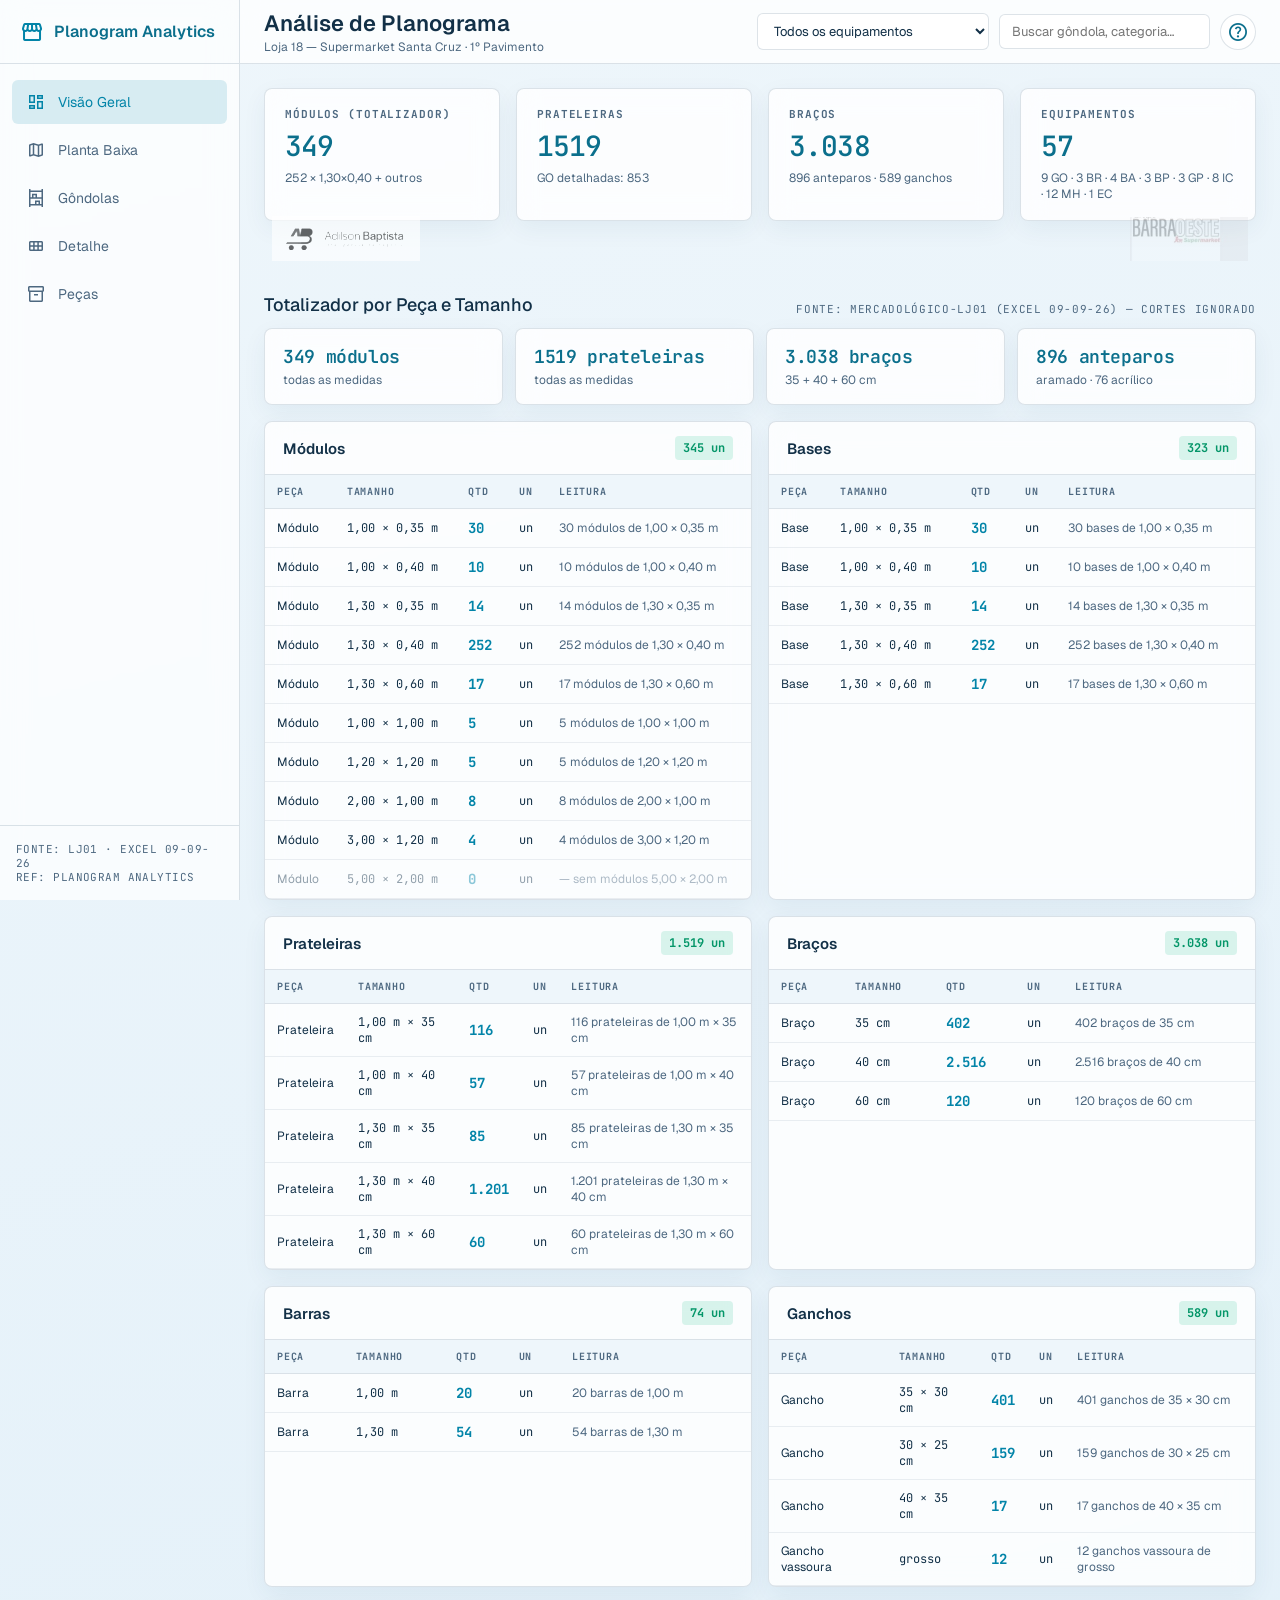
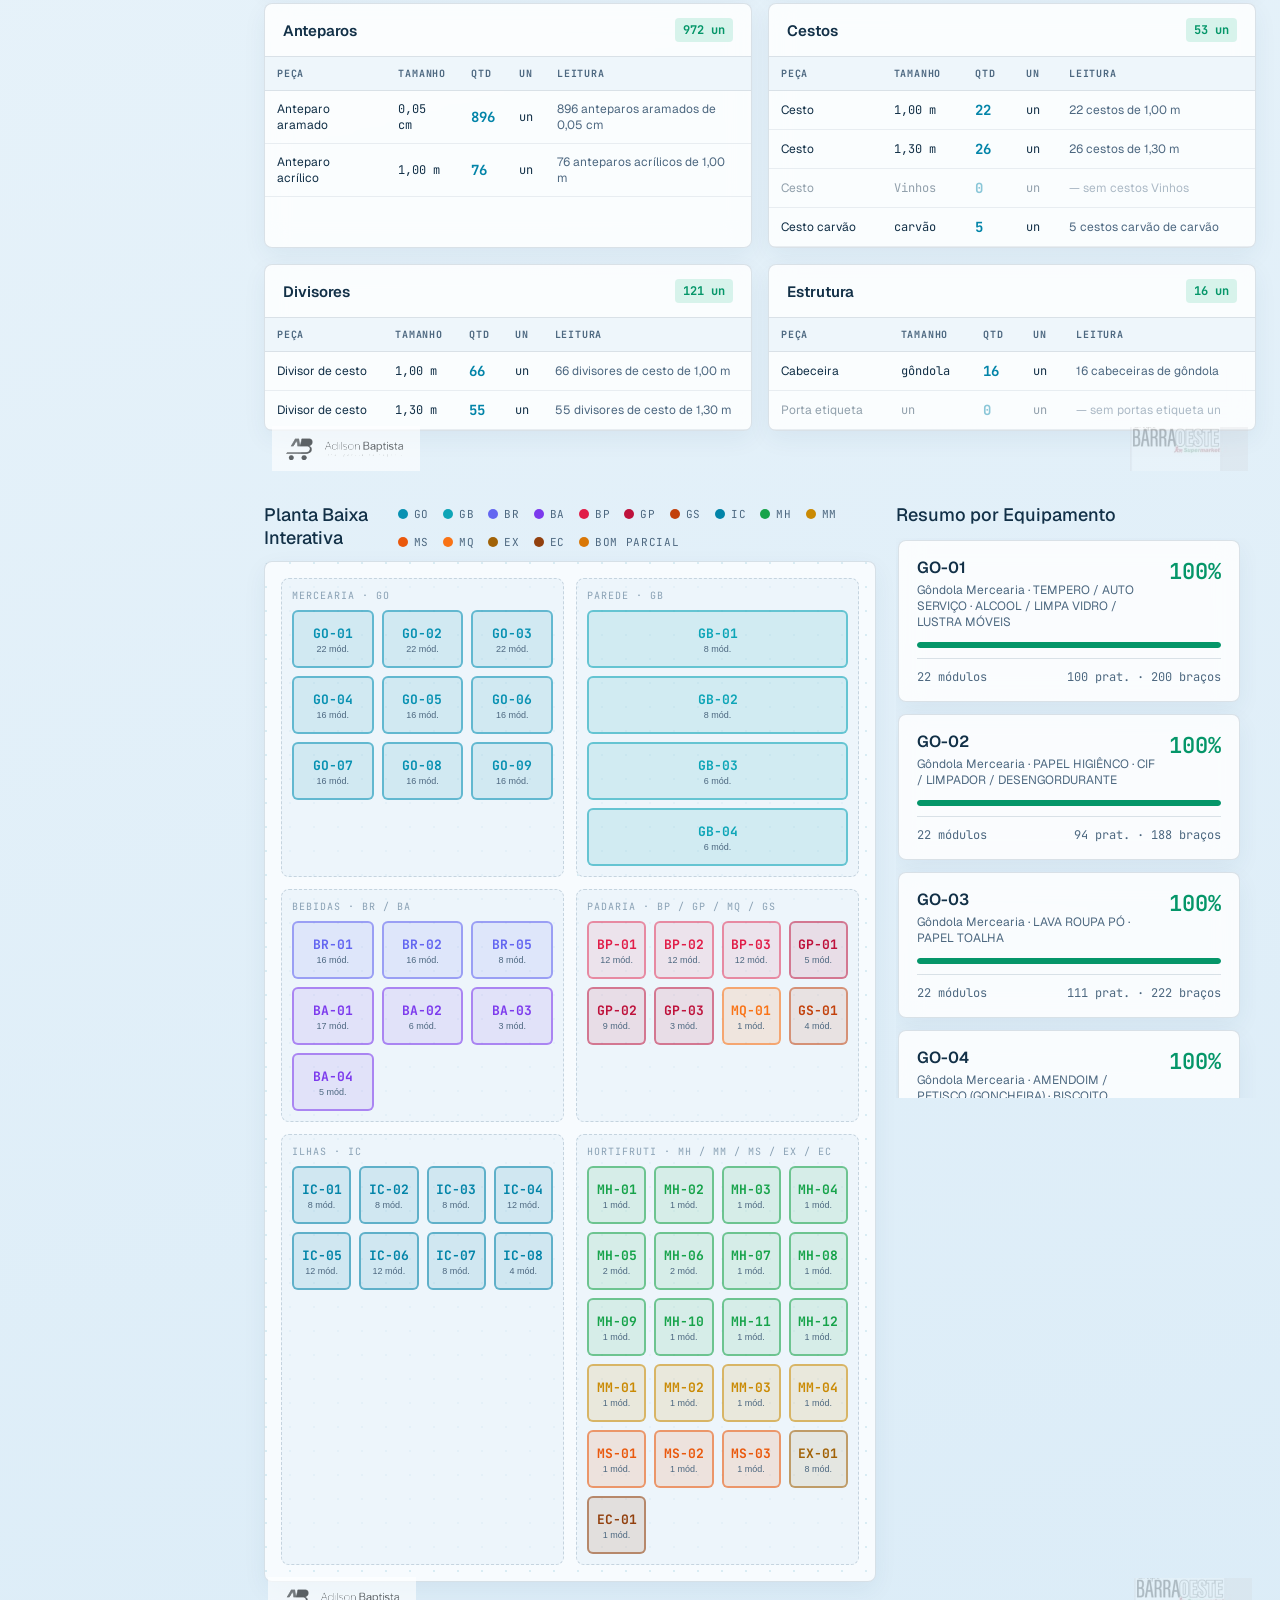
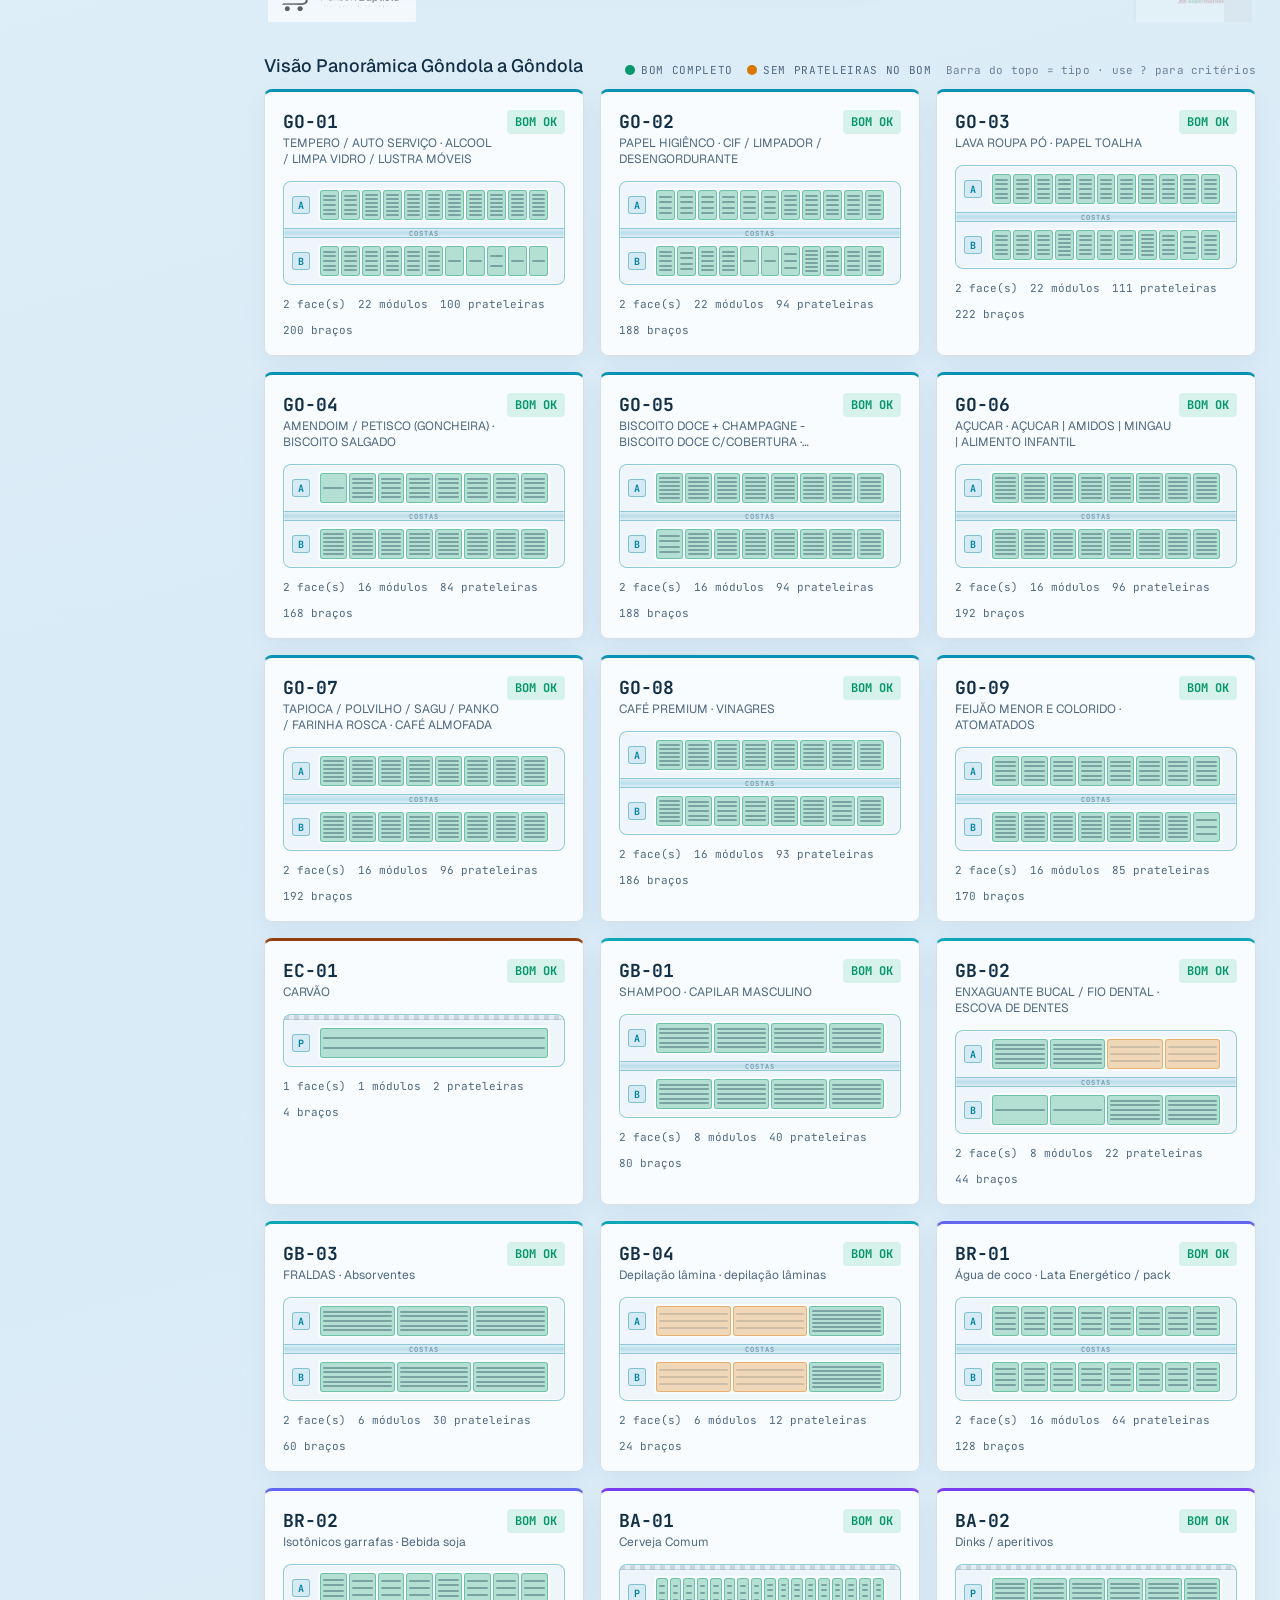
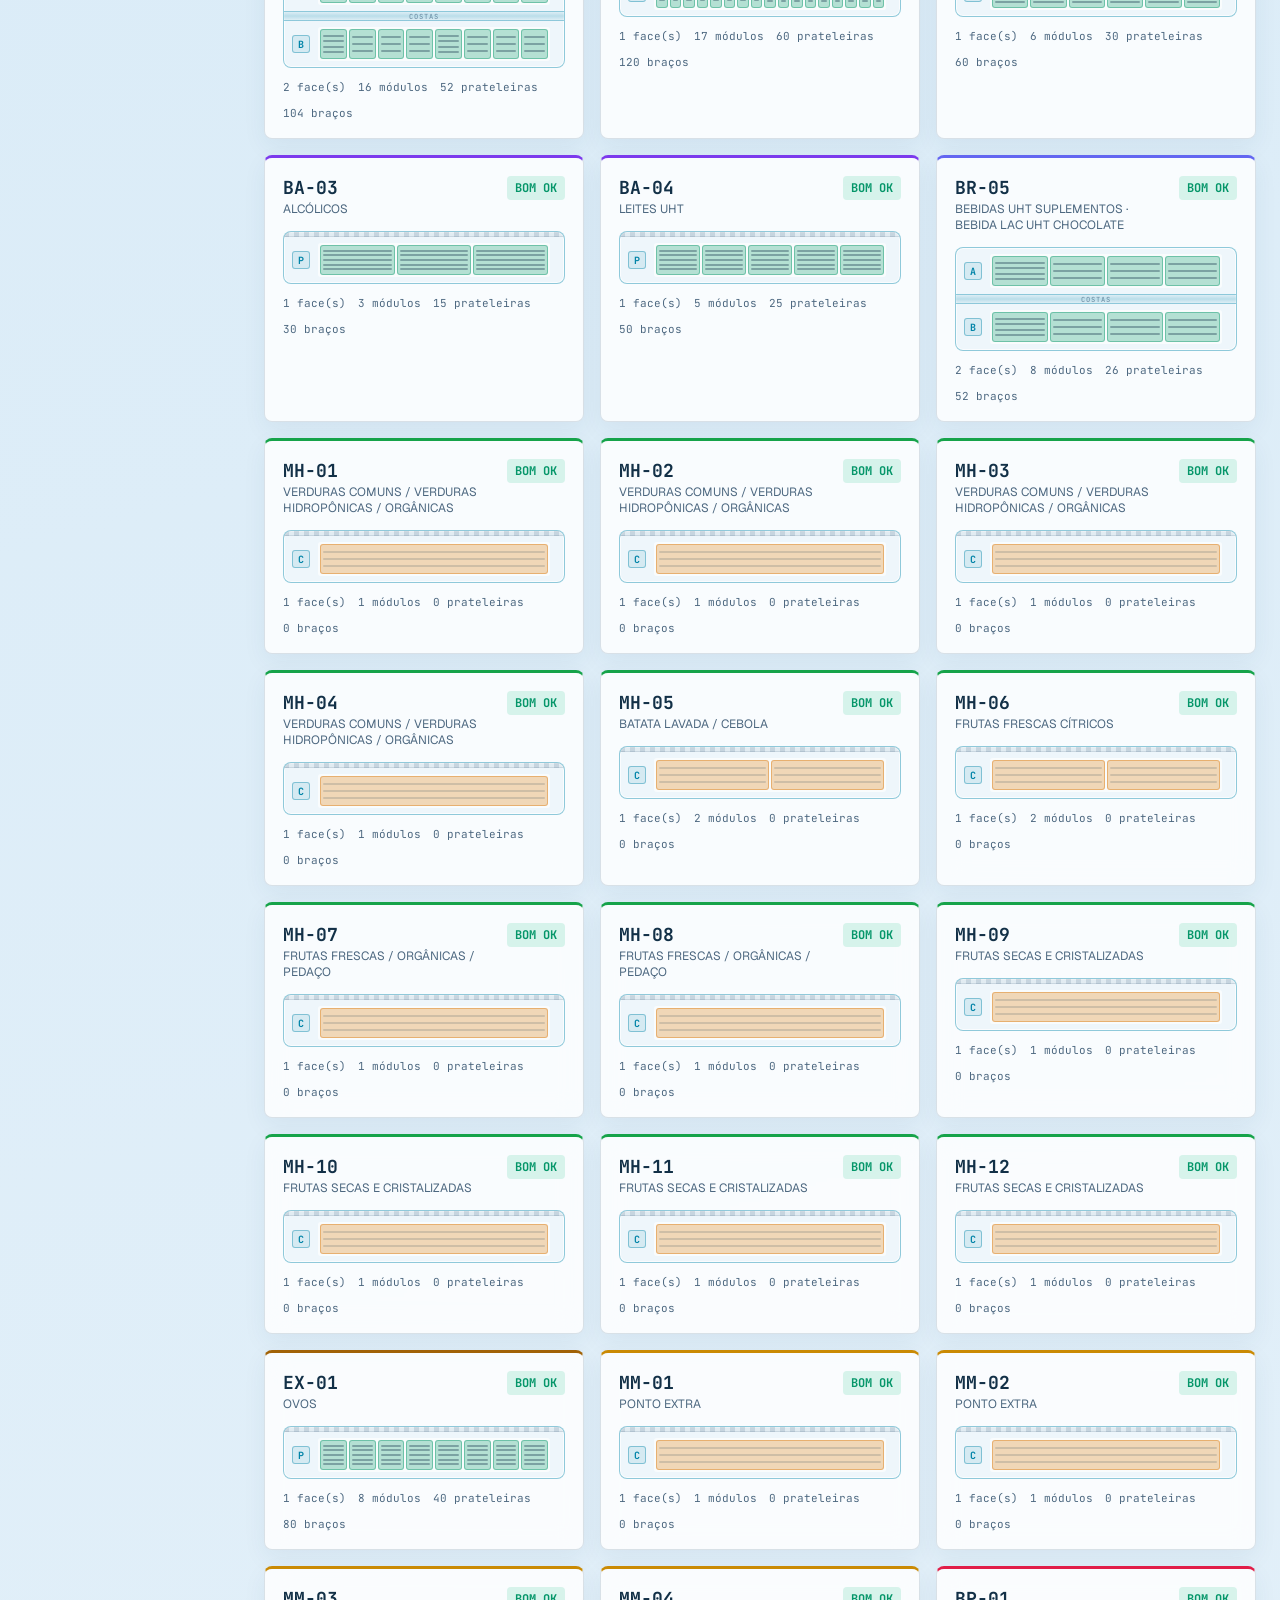
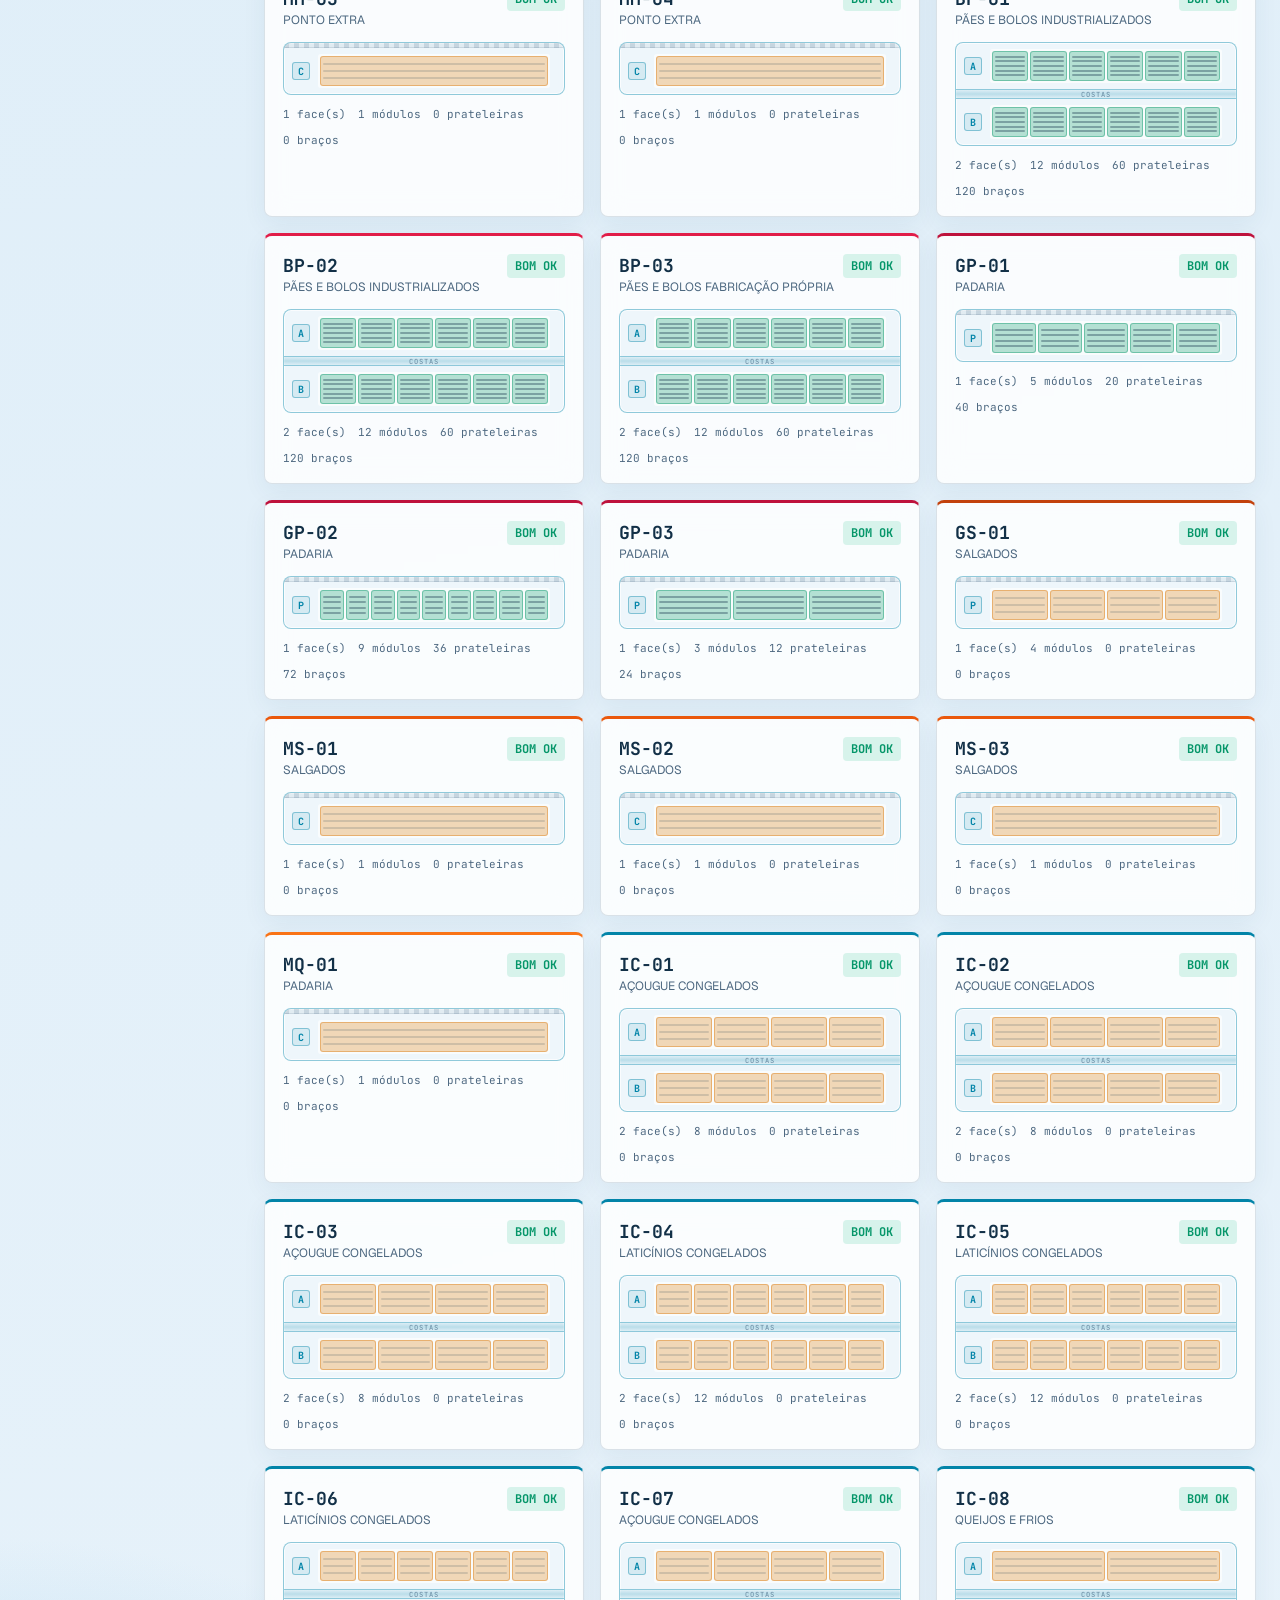
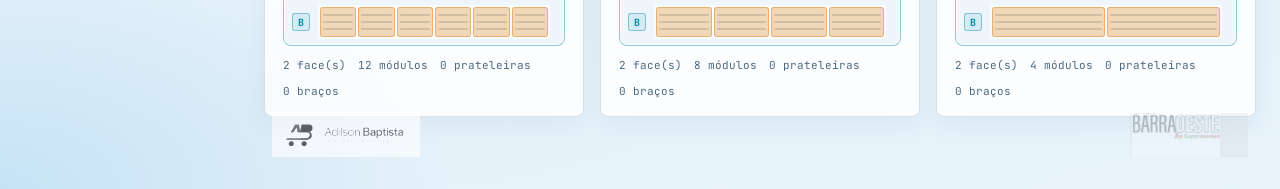
==== commit d71a41ab: "doc: atualização base 09-09-26 Co-authored-by: Cursor <cursoragent@cursor.com>" ====
--- a/planograma/index.html
+++ b/planograma/index.html
@@ -27,7 +27,7 @@
       <button data-nav="pecas"><span class="material-symbols-outlined">inventory_2</span> Peças</button>
     </nav>
     <div class="sidebar-foot">
-      FONTE: LJ01 · EXCEL LOJA 18<br />
+      FONTE: LJ01 · EXCEL 09-09-26<br />
       REF: PLANOGRAM ANALYTICS
     </div>
   </aside>
@@ -75,7 +75,7 @@
         <div class="section-title">
           <h2>Totalizador por Peça e Tamanho</h2>
           <div class="legend">
-            <span>Fonte: Mercadológico-LJ01 (Excel Loja 18) — Cortes ignorado</span>
+            <span>Fonte: Mercadológico-LJ01 (Excel 09-09-26) — Cortes ignorado</span>
           </div>
         </div>
         <div class="pecas-board" id="pecasBoard"></div>
@@ -135,7 +135,7 @@
         <div class="section-title">
           <h2>Detalhe do Equipamento</h2>
           <div class="legend">
-            <span>Face A/B/P/C · módulos · BOM completo (LJ01)</span>
+            <span>Face A/B/P/C · só colunas com peças nesta face</span>
           </div>
         </div>
         <div id="detailBody"></div>
@@ -225,7 +225,7 @@
 
         <section class="help-block">
           <h3>4. Por que uns cards têm muitos blocos finos?</h3>
-          <p>A largura do card é fixa: quanto mais módulos na face, mais estreitos ficam os retângulos. Ex.: BA-01 com 17 módulos parece “denso”; BR-01 com poucos módulos parece “largo”. Isso não muda o status — só a quantidade de módulos.</p>
+          <p>A largura do card é fixa: quanto mais módulos na face, mais estreitos ficam os retângulos. Ex.: BA-01 com 17 módulos parece “denso”; BR-05 com 4 módulos por face parece “largo”. Isso não muda o status — só a quantidade de módulos.</p>
         </section>
 
         <section class="help-block">
@@ -233,7 +233,7 @@
           <ul>
             <li><strong>KPI / Peças</strong> — soma das colunas de BOM do LJ01 (prateleiras, braços por profundidade, ganchos, anteparos, cestos…).</li>
             <li><strong>Card da gôndola</strong> — soma só daquele endereço.</li>
-            <li>Fonte exclusiva: aba Mercadológico-LJ01 do Excel Loja 18. Cortes ignorado.</li>
+            <li>Fonte exclusiva: aba Mercadológico-LJ01 do Excel 09-09-26. Cortes ignorado.</li>
           </ul>
         </section>
 
@@ -271,7 +271,7 @@
     </div>
   </div>
 
-  <script src="data.test.js?v=lj01-bom35-20260819"></script>
-  <script src="app.js?v=lj01-bom35-20260819"></script>
+  <script src="data.test.js?v=lj01-0909-26"></script>
+  <script src="app.js?v=lj01-0909-26"></script>
 </body>
 </html>
--- a/planograma/styles.css
+++ b/planograma/styles.css
@@ -667,6 +667,13 @@
 }
 .module-table tr:hover td { background: rgba(2, 132, 168, 0.05); }
 .module-table .mono { font-family: var(--mono); }
+.module-table tfoot td {
+  font-weight: 600;
+  border-bottom: 0;
+  border-top: 1px solid var(--outline);
+  background: rgba(2, 132, 168, 0.06);
+}
+.module-table tfoot tr:hover td { background: rgba(2, 132, 168, 0.06); }
 .pill {
   display: inline-block;
   padding: 2px 8px;
